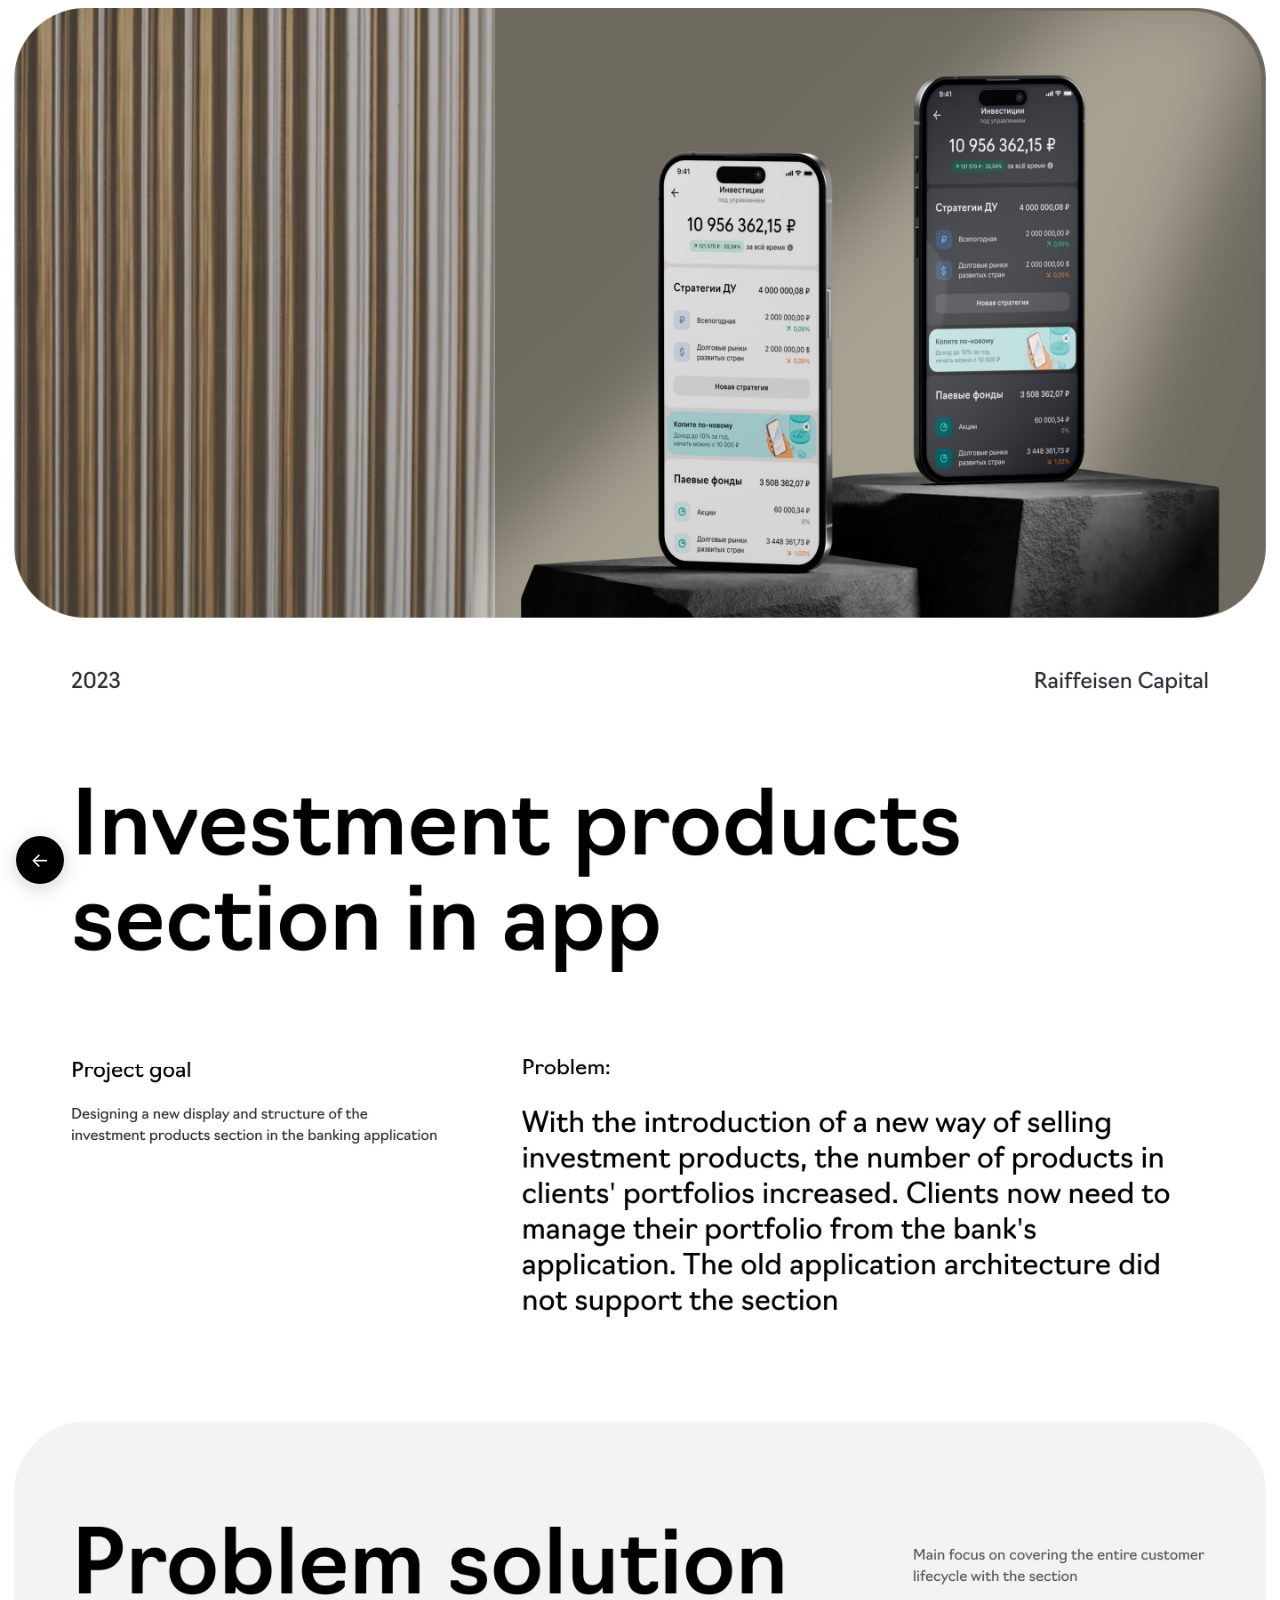
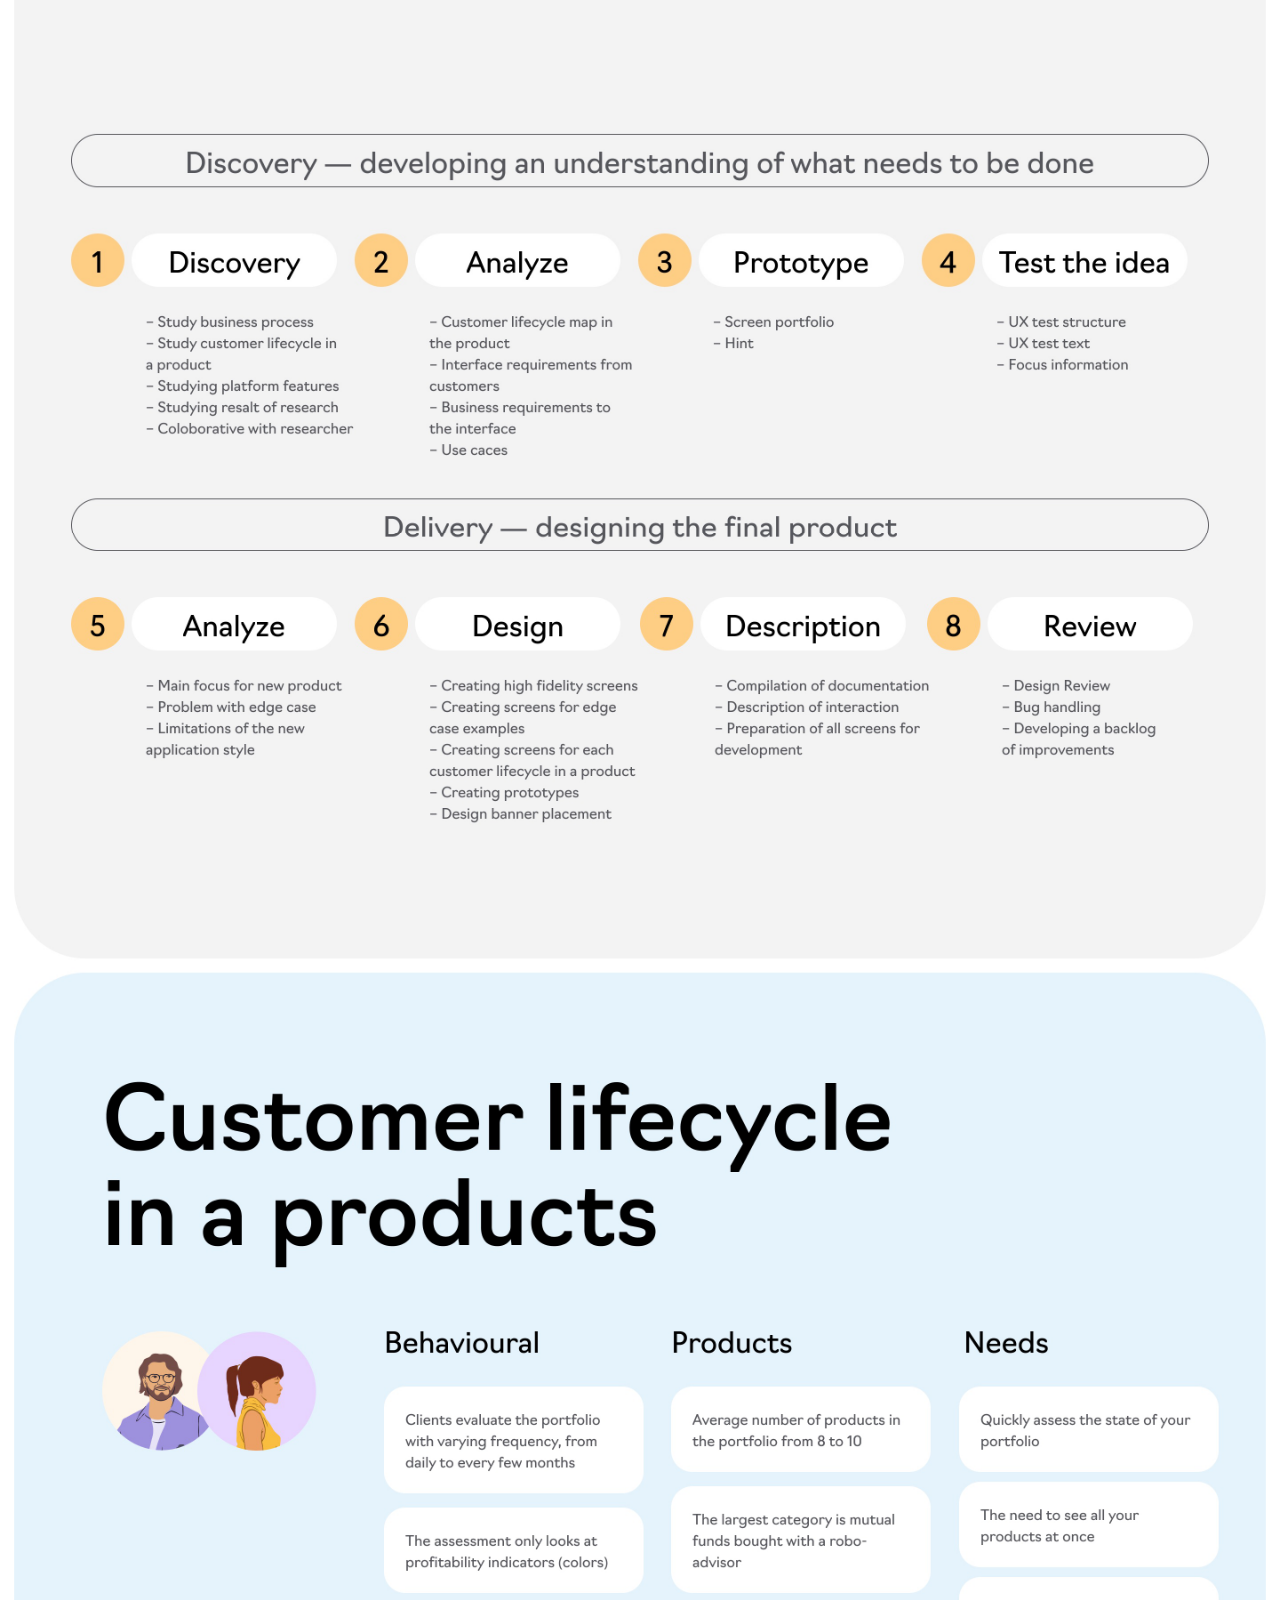
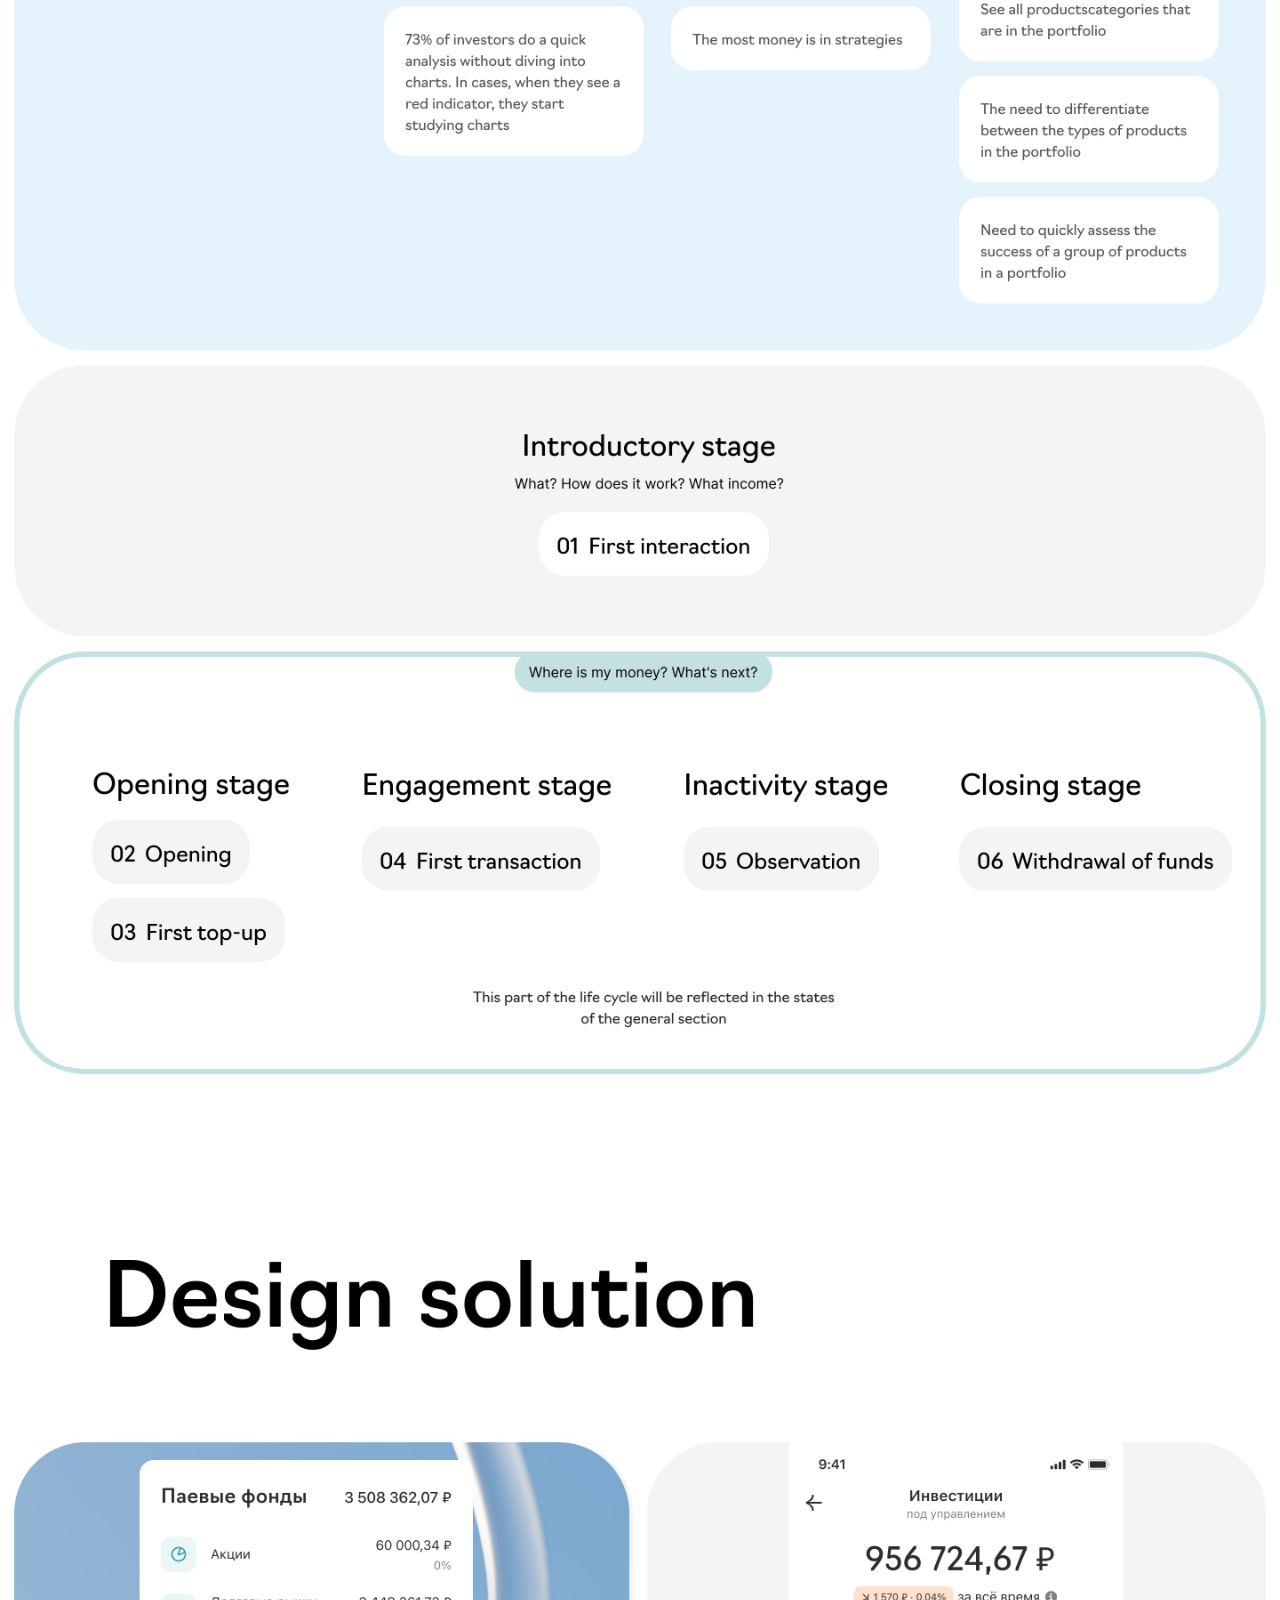
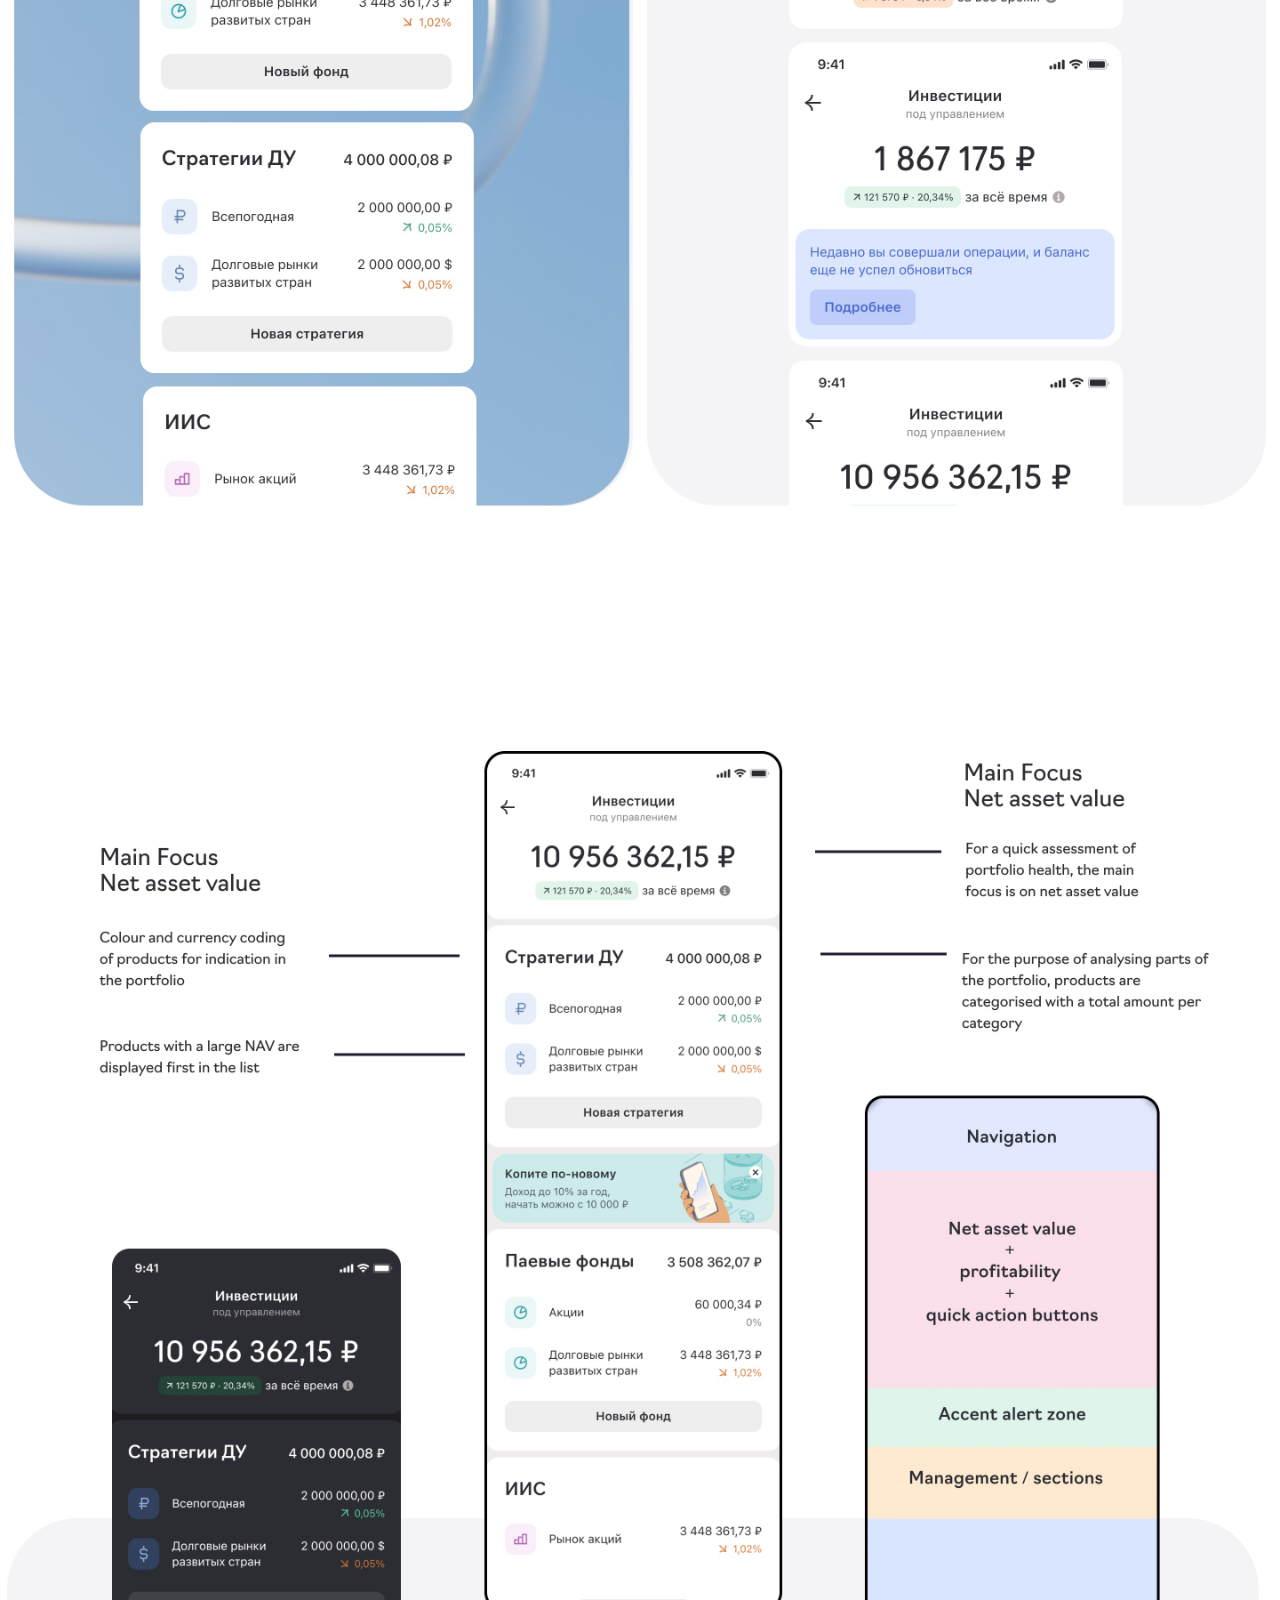
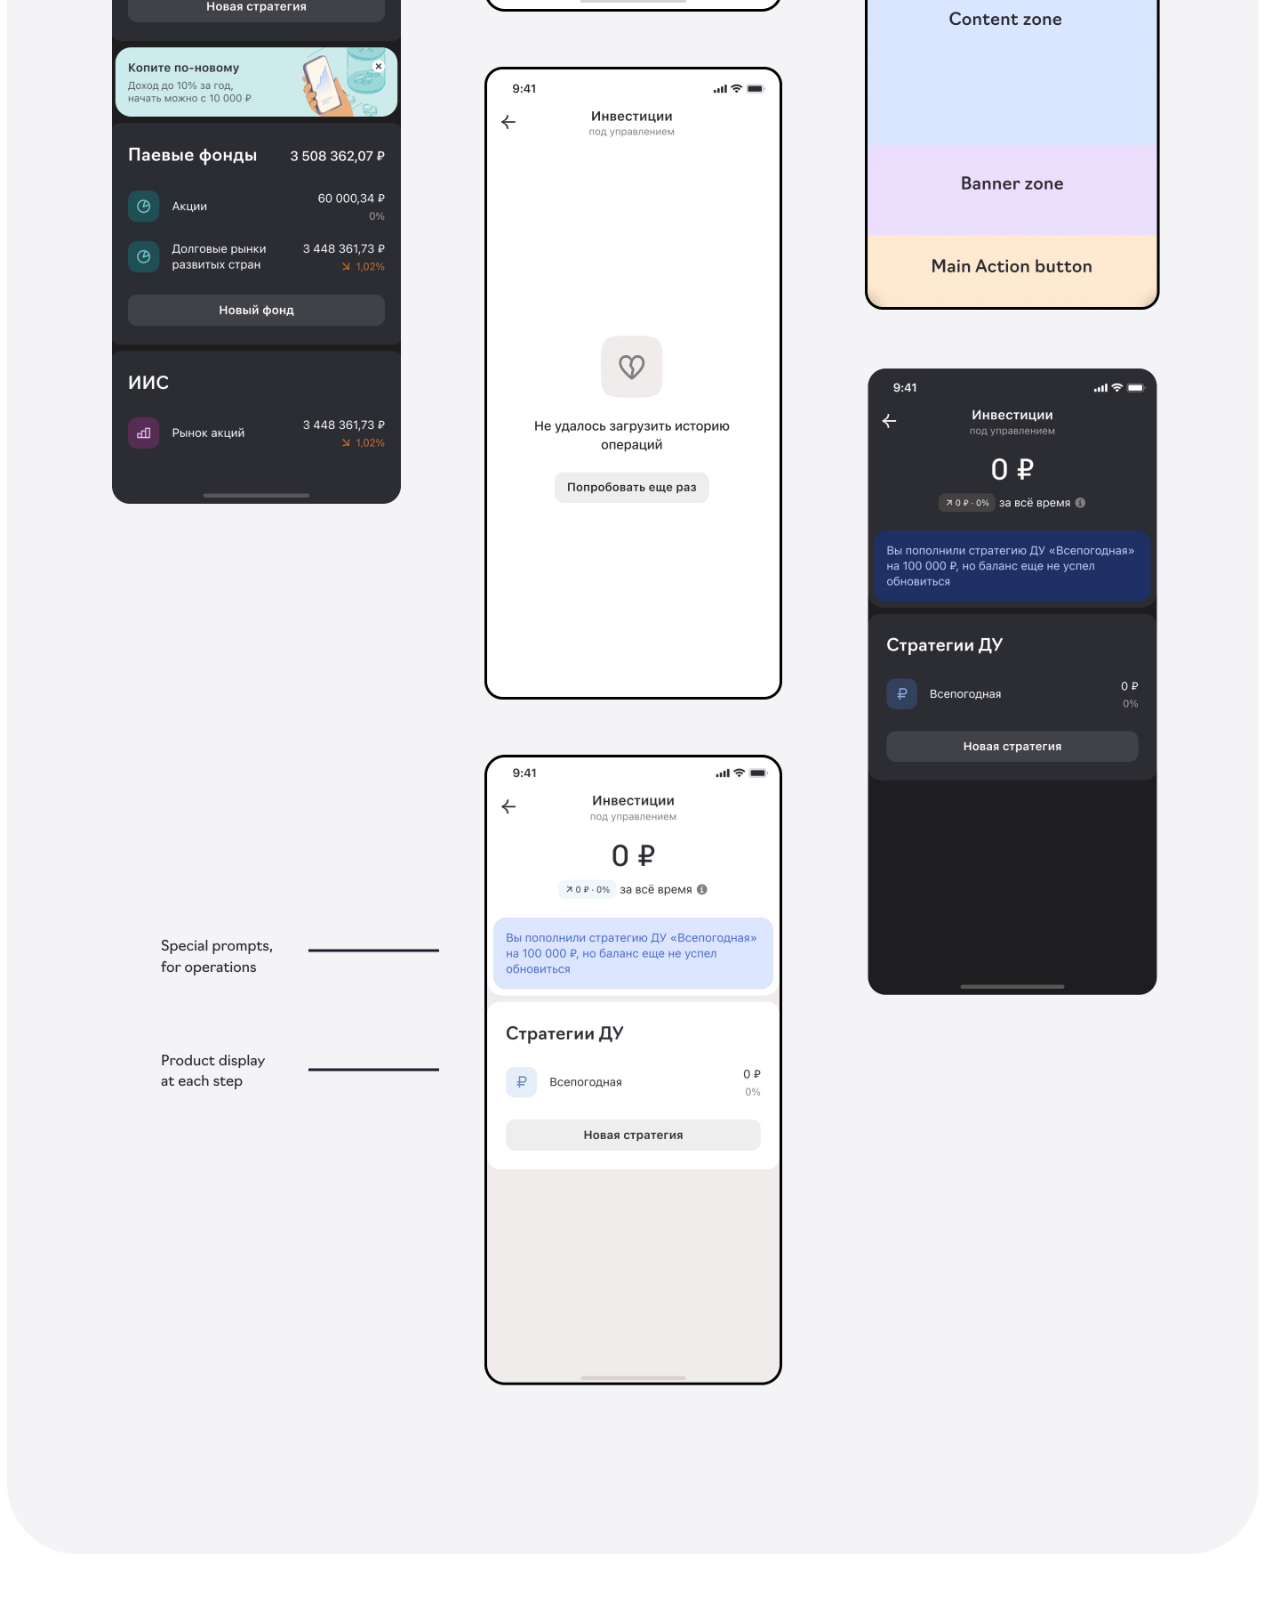
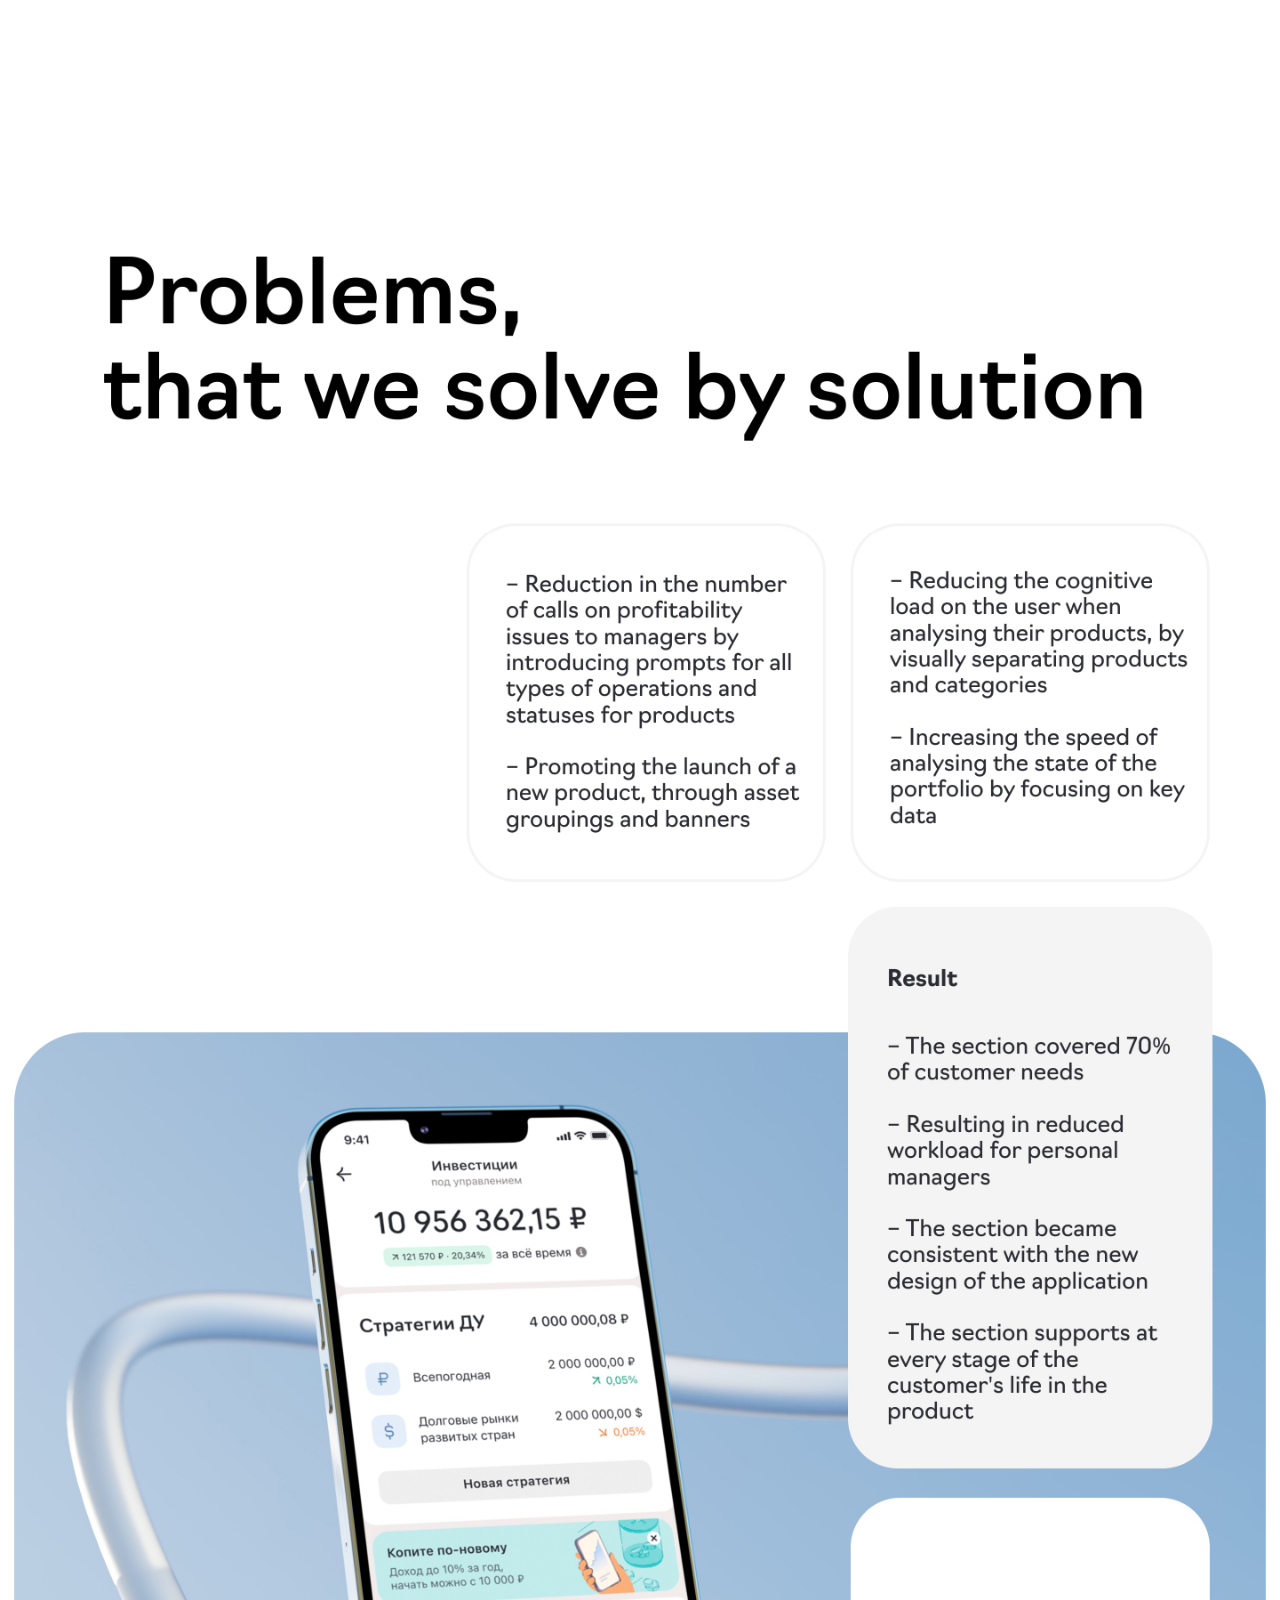
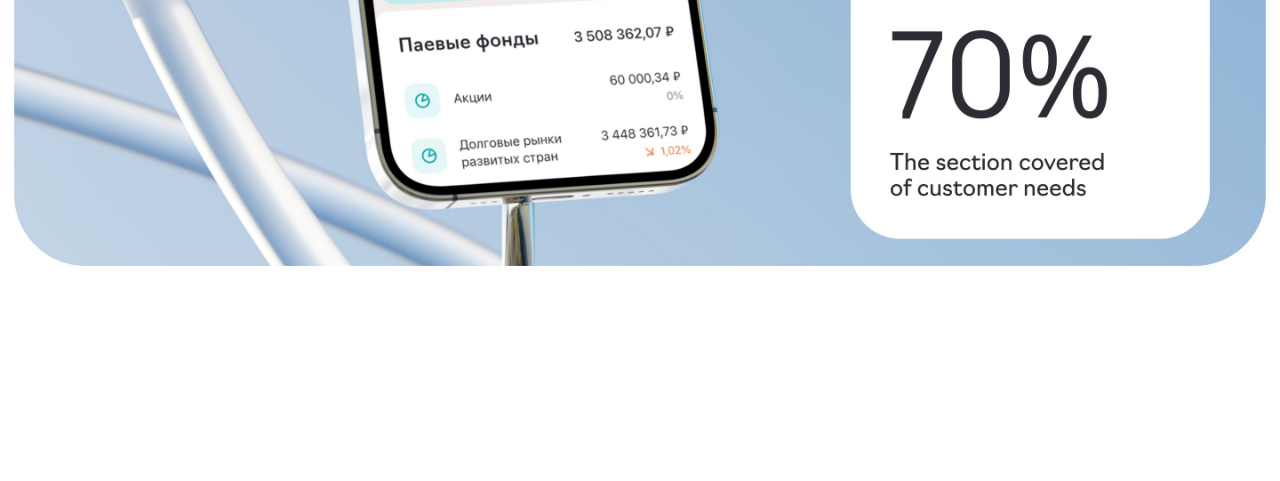
==== case-investment-section.html @ 1a1f2a16 "Add case study pages: Smart Pet, Robo Advisory, Investment section - Pages built from Figma frames 4" ====
<!doctype html>
<html lang="en">
<head>
<meta charset="utf-8">
<meta name="viewport" content="width=device-width, initial-scale=1">
<title>Investment products section — Irina Sidorova</title>
<meta name="description" content="Investment products section in the Raiffeisenbank app — case study.">
<link rel="icon" href="favicon.svg" type="image/svg+xml">
<link rel="icon" href="favicon.png" type="image/png" sizes="64x64">
<link rel="apple-touch-icon" href="apple-touch-icon.png">
<link rel="preconnect" href="https://fonts.googleapis.com">
<link rel="preconnect" href="https://fonts.gstatic.com" crossorigin>
<link href="https://fonts.googleapis.com/css2?family=Inter:wght@400;700&display=swap" rel="stylesheet">
<link rel="stylesheet" href="styles.css?v=4">
</head>
<body class="case-body" style="background:#ffffff">
<!-- Figma frame 1:5403 "Investment products section" (1440×11341), rendered from Figma at 2.0x and cut into strips. -->
<a class="case-back" href="index.html" aria-label="Back to portfolio"><span class="arrow">←</span><span class="label">Portfolio</span></a>
<main class="page case-page" data-w="1440" style="width:1440px;height:11341px">
  <h1 class="sr-only">Investment products section — case study by Irina Sidorova</h1>
    <img class="strip" src="assets/cases/invest-01.jpg" alt="" decoding="async" style="left:0px;top:0px;width:1440px;height:1201px">
    <img class="strip" src="assets/cases/invest-02.jpg" alt="" decoding="async" style="left:0px;top:1200px;width:1440px;height:1201px">
    <img class="strip" src="assets/cases/invest-03.jpg" alt="" loading="lazy" decoding="async" style="left:0px;top:2400px;width:1440px;height:1201px">
    <img class="strip" src="assets/cases/invest-04.jpg" alt="" loading="lazy" decoding="async" style="left:0px;top:3600px;width:1440px;height:1201px">
    <img class="strip" src="assets/cases/invest-05.jpg" alt="" loading="lazy" decoding="async" style="left:0px;top:4800px;width:1440px;height:1201px">
    <img class="strip" src="assets/cases/invest-06.jpg" alt="" loading="lazy" decoding="async" style="left:0px;top:6000px;width:1440px;height:1201px">
    <img class="strip" src="assets/cases/invest-07.jpg" alt="" loading="lazy" decoding="async" style="left:0px;top:7200px;width:1440px;height:1201px">
    <img class="strip" src="assets/cases/invest-08.jpg" alt="" loading="lazy" decoding="async" style="left:0px;top:8400px;width:1440px;height:1201px">
    <img class="strip" src="assets/cases/invest-09.jpg" alt="" loading="lazy" decoding="async" style="left:0px;top:9600px;width:1440px;height:1201px">
    <img class="strip" src="assets/cases/invest-10.jpg" alt="" loading="lazy" decoding="async" style="left:0px;top:10800px;width:1440px;height:541px">
</main>
<script src="script.js?v=4"></script>
</body>
</html>
---- styles.css ----
/* CVfolio — Irina Sidorova. Built 1:1 from Figma file CVfolio_Ir_Sid
   (frames "Work" 155:6259 and 155:6601). Layout is a fixed 1200px canvas,
   scaled down to fit narrower screens like the Figma prototype ("min-zoom"). */

:root {
  --black: #000000;
  --grey: #848484;
  --sand: #f8f3ec;
  --mint: #d6e8e9;
  --light: #f3f3f3;
  --lilac: #d4d8f3;
  --sky: #d7e6f1;
  --aqua: #e0fdfd;
  --divider-cv: #f6f6f6;
  --z: 1;
}

* { box-sizing: border-box; margin: 0; padding: 0; }

html, body { background: #ffffff; }

body {
  font-family: "Inter", system-ui, sans-serif;
  font-weight: 400;
  color: var(--black);
  -webkit-font-smoothing: antialiased;
  -moz-osx-font-smoothing: grayscale;
  text-rendering: geometricPrecision;
  overflow-x: hidden;
}

a { color: inherit; }

.page {
  position: relative;
  width: 1200px;
  margin: 0 auto;
  zoom: var(--z);
  overflow: hidden; /* some Figma text boxes are wider than the 1200px frame */
}

.a { position: absolute; }

/* ---------- Text ---------- */
.t { position: absolute; white-space: pre-wrap; overflow-wrap: break-word; }
.t16 { font-size: 16px; line-height: 24px; }
.t16-26 { font-size: 16px; line-height: 26px; }
.t16-30 { font-size: 16px; line-height: 30px; }
.t16-42 { font-size: 16px; line-height: 42px; }
.t32 { font-size: 32px; line-height: 42px; }
.t48 { font-size: 48px; line-height: 42px; }
.grey { color: var(--grey); }
.right { text-align: right; }
b, .b { font-weight: 700; }

/* ---------- Section cards ---------- */
.card { position: absolute; width: 1160px; border-radius: 32px; }

/* ---------- Divider ---------- */
.line { position: absolute; height: 0; border-top: 1px solid var(--grey); }

/* ---------- Pills "(Areas of work)" ---------- */
.pill {
  position: absolute;
  display: flex;
  align-items: center;
  height: 46px;
  padding: 0 16px;
  border: 1px solid var(--grey);
  border-radius: 32px;
  font-size: 16px;
  line-height: 30px;
  color: var(--grey);
  white-space: nowrap;
}
.pill.s { height: 36px; }

/* ---------- Contact buttons (CV / Dribbble / LinkedIn / Telegram / Mail / Site) ---------- */
.contacts { position: absolute; display: flex; align-items: center; height: 60.87px; }
.cbtn {
  display: flex;
  align-items: center;
  justify-content: center;
  height: 60.87px;
  padding: 10.435px 20.87px;
  border-radius: 41.739px;
  font-size: 20.87px;
  line-height: 39.13px;
  color: var(--grey);
  text-decoration: none;
  white-space: nowrap;
  flex-shrink: 0;
}
.cbtn:hover, .cbtn:focus-visible { color: #ffffff; outline: none; }
.cbtn.cv { width: 71.74px; background: #f3f3f3; }
.cbtn.cv:hover, .cbtn.cv:focus-visible { background: #000000; }
.cbtn.dr { width: 125.74px; background: #f6e9ee; }
.cbtn.dr:hover, .cbtn.dr:focus-visible { background: #e94c89; }
.cbtn.li { width: 124.74px; background: #e7f0f2; }
.cbtn.li:hover, .cbtn.li:focus-visible { background: #0365c7; }
.cbtn.tg { width: 133.74px; background: #e9f5fe; }
.cbtn.tg:hover, .cbtn.tg:focus-visible { background: #2db9ff; }
.cbtn.ml { width: 82.74px; background: #f3f3f3; }
.cbtn.ml:hover, .cbtn.ml:focus-visible { background: #000000; }
.cbtn.st { width: 79.74px; background: #f8f3ec; }
.cbtn.st:hover, .cbtn.st:focus-visible { background: #ffc26e; }

/* ---------- Round arrow link ("See more", "Visit site", "Back to portfolio") ---------- */
.more {
  position: absolute;
  display: flex;
  align-items: center;
  gap: 16px;
  height: 68px;
  text-decoration: none;
  color: var(--black);
}
.more .arrow {
  display: flex;
  align-items: center;
  justify-content: center;
  width: 68px;
  height: 68px;
  border-radius: 47px;
  background: #000000;
  color: #ffffff;
  font-size: 24px;
  line-height: 30px;
  flex-shrink: 0;
}
.more:hover .arrow, .more:focus-visible .arrow { background: #ffffff; color: #000000; }
.more:focus-visible { outline: none; }
.more .label { font-size: 16px; line-height: 24px; white-space: nowrap; }
.more.back .label { line-height: 42px; }

/* ---------- Images ---------- */
.img { position: absolute; display: block; }
.r32 { border-radius: 32px; }
.round { border-radius: 50%; object-fit: cover; }

/* ---------- Carousels (prototype "change to" variants) ---------- */
.car { position: absolute; cursor: pointer; user-select: none; -webkit-user-select: none; }
.car img { position: absolute; left: 0; top: 0; display: none; }
.car img.on { display: block; }
.car.clip { overflow: hidden; }
.car.fill img { width: 100%; height: 100%; object-fit: cover; }

/* ---------- Dots under carousels ---------- */
.dots { position: absolute; display: flex; gap: 7px; height: 8px; }
.dots button {
  position: relative; display: block; width: 8px; height: 8px; padding: 0; border: 0;
  border-radius: 50%; background: rgba(0, 0, 0, 0.15); cursor: pointer;
  transition: background-color .2s, transform .2s;
}
.dots button::after { content: ""; position: absolute; inset: -8px -4px; } /* bigger tap area */
.dots button:hover { background: rgba(0, 0, 0, 0.35); }
.dots button.on { background: rgba(0, 0, 0, 0.7); }
.dots button:focus-visible { outline: 2px solid #000; outline-offset: 2px; }

/* ---------- CV page ---------- */
.cv-line { position: absolute; width: 1058px; height: 0; border-top: 2.6365px solid var(--divider-cv); }
.cv-h2 { font-size: 48px; line-height: 47.457px; font-weight: 700; }
.cv-h2s { font-size: 47.457px; line-height: 47.457px; font-weight: 700; }
.cv-job { font-size: 26.365px; line-height: 47.457px; font-weight: 700; }
.cv-date { font-size: 21.092px; line-height: 29.002px; color: var(--grey); white-space: nowrap; }
.cv-p { font-size: 18.456px; line-height: 23.729px; }
.cv-p a, .cv-job a { text-decoration: underline; text-underline-offset: 3px; }
.cv-p a:hover, .cv-job a:hover { color: var(--grey); }
.c1 { color: #010101; }
.c2 { color: #020202; }

/* ---------- CV page in document flow (texts follow the PDF CV) ---------- */
.cv-flow { padding: 0 71px 64px 56px; }
.cv-flow > .more, .cv-flow > .contacts, .cv-flow .cv-foot .more, .cv-flow .cv-foot .contacts { position: relative; }
.cv-flow .cv-line { position: relative; margin: 42px 0; }
.cv-top { margin-top: 30px; }
.cv-name { width: 844px; margin-top: 46px; font-size: 48px; line-height: 52px; font-weight: 700; }
.cv-sub { margin-top: 6px; }
.cv-lead { width: 844px; margin-top: 20px; }
.cv-open { margin-top: 12px; }
.cv-flow > .contacts { margin-top: 32px; }
.cv-flow .cv-h2 { margin-bottom: 8px; }
.cv-job-block { margin-top: 40px; }
.cv-flow .cv-line + .cv-job-block { margin-top: 0; }
.cv-row { display: grid; grid-template-columns: 567px 482px; column-gap: 24px; margin-top: 11px; }
.cv-row .cv-p + .cv-p { margin-top: 12px; }
.cv-list { list-style: none; margin-top: 12px; }
.cv-list li { position: relative; padding-left: 22px; }
.cv-list li + li { margin-top: 10px; }
.cv-list li::before { content: "—"; position: absolute; left: 0; }
.cv-bottom { margin-top: 0; }
.cv-bottom .cv-h2s { margin: 0 0 28px; }
.cv-bottom .cv-p { white-space: pre-wrap; }
.cv-bottom .cv-p + .cv-h2s { margin-top: 56px; }
.cv-bottom .cv-p + .cv-p { margin-top: 20px; }
.cv-foot { display: flex; justify-content: space-between; align-items: center; margin-top: 72px; }

/* ---------- Smartopus video block (index.html) ---------- */
.vidbox { overflow: hidden; border-radius: 32px; background: #67b8d3; isolation: isolate; }
.vidbox > * { position: absolute; left: 0; top: 0; display: block; }
/* stretched copy: video x 292–308 (always plain background) fills the whole 488px block */
.vidbox .vid-bg { width: 960px; height: 523px; object-fit: fill; transform-origin: 0 0; transform: scaleX(30.5) translateX(-292px); }
/* main video, 464px wide like in Figma, only the phone column (140px panels on each side hidden) */
.vidbox .vid-main { left: 12px; width: 464px; height: 523px; object-fit: cover; clip-path: inset(0 128px 0 128px); }

/* ---------- Unified rounded corners ----------
   Figma exports have ~32px rounded corners baked in on a white/#f5f5f5 background.
   Clipping 1px inside with a concentric 31px radius gives a clean 32px corner with no white tips. */
.rc { clip-path: inset(1px round 31px); border-radius: 32px; }

/* ---------- Case study pages (case-*.html) ---------- */
.case-page .strip { position: absolute; display: block; user-select: none; -webkit-user-drag: none; }
.case-page .case-video { position: absolute; display: block; object-fit: cover; }
.sr-only { position: absolute; width: 1px; height: 1px; overflow: hidden; clip: rect(0 0 0 0); white-space: nowrap; }
.case-back {
  position: fixed; z-index: 10; left: 16px; bottom: 16px;
  display: flex; align-items: center; gap: 10px; height: 48px; padding: 0 18px 0 0;
  border-radius: 48px; background: #ffffff; color: #000000; text-decoration: none;
  font: 16px/24px "Inter", system-ui, sans-serif; box-shadow: 0 4px 20px rgba(0, 0, 0, 0.12);
}
.case-back .arrow {
  display: flex; align-items: center; justify-content: center; width: 48px; height: 48px;
  border-radius: 48px; background: #000000; color: #ffffff; font-size: 20px;
}
.case-back:hover .arrow, .case-back:focus-visible .arrow { background: #ffffff; color: #000000; box-shadow: inset 0 0 0 1px #000; }
.case-back:focus-visible { outline: none; }
.case-back { padding: 0; gap: 0; background: transparent; box-shadow: 0 4px 20px rgba(0, 0, 0, 0.18); }
.case-back .label { position: absolute; width: 1px; height: 1px; overflow: hidden; clip: rect(0 0 0 0); white-space: nowrap; }
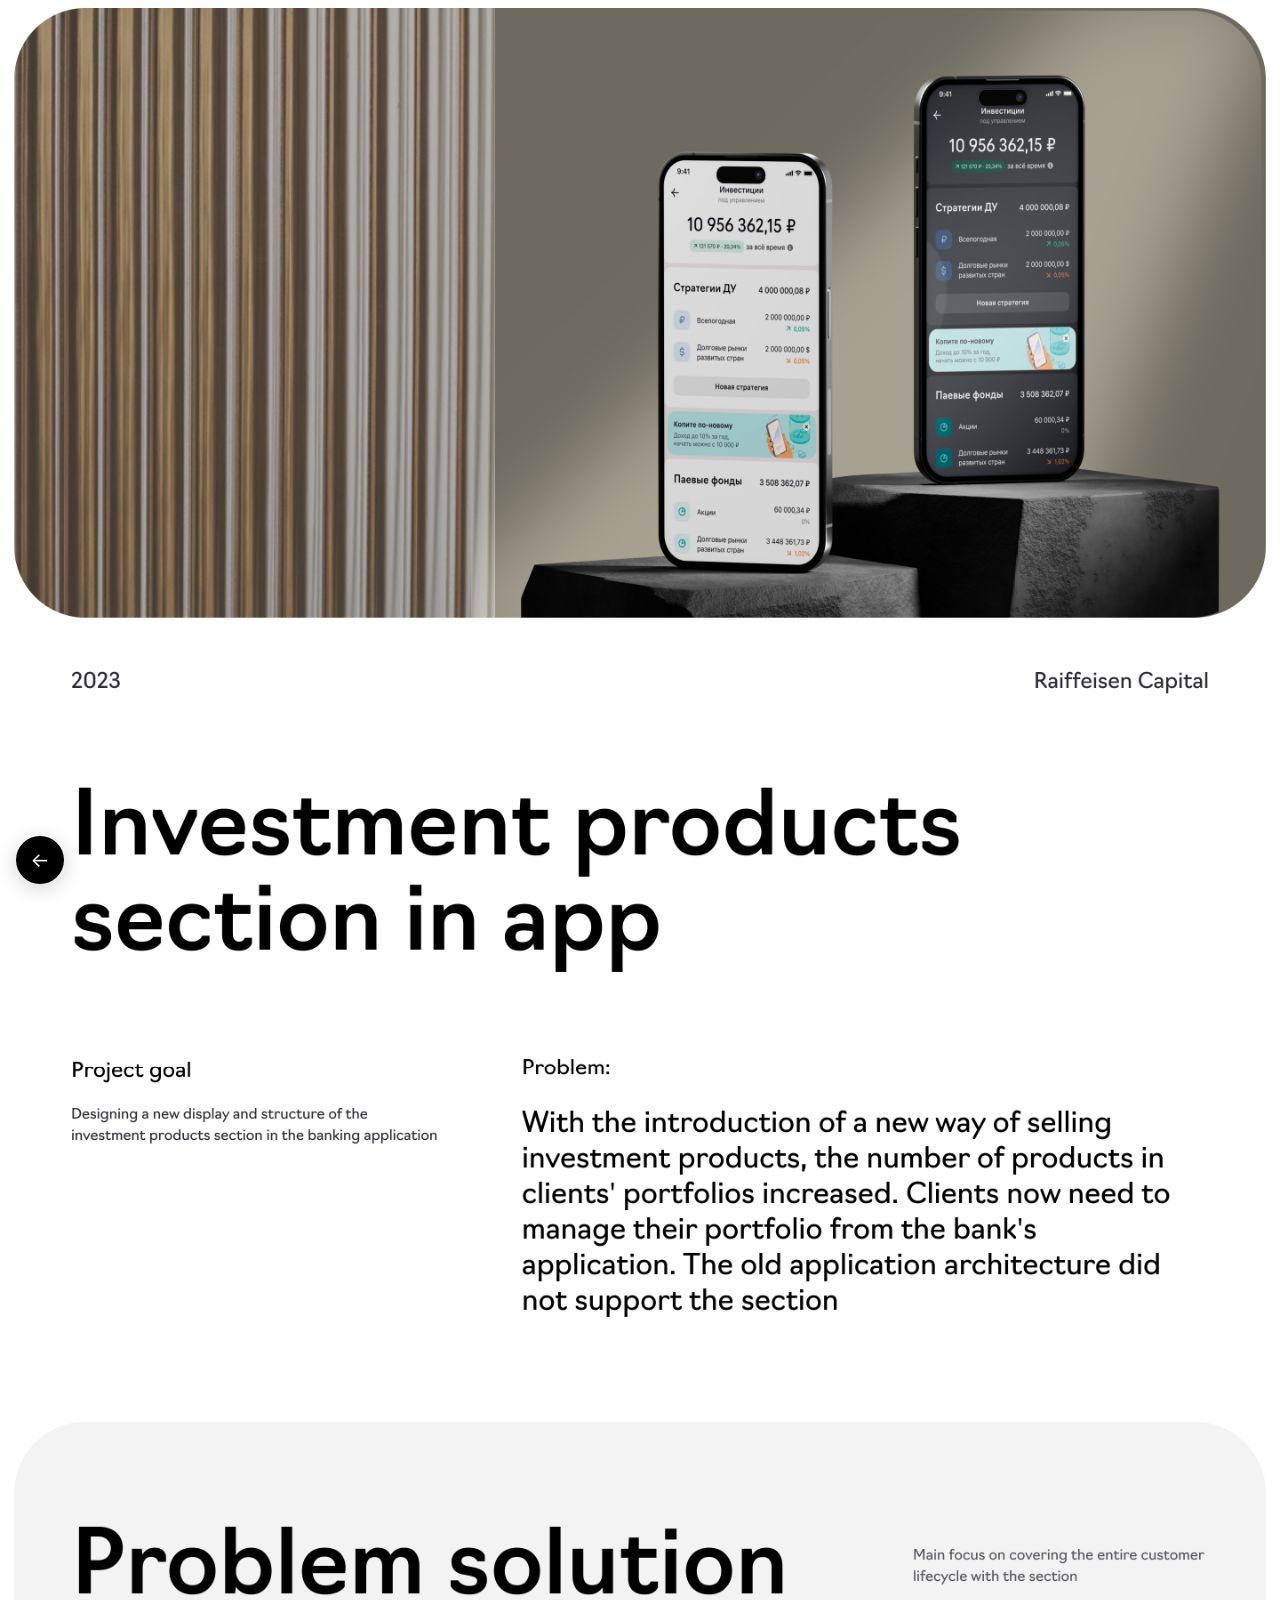
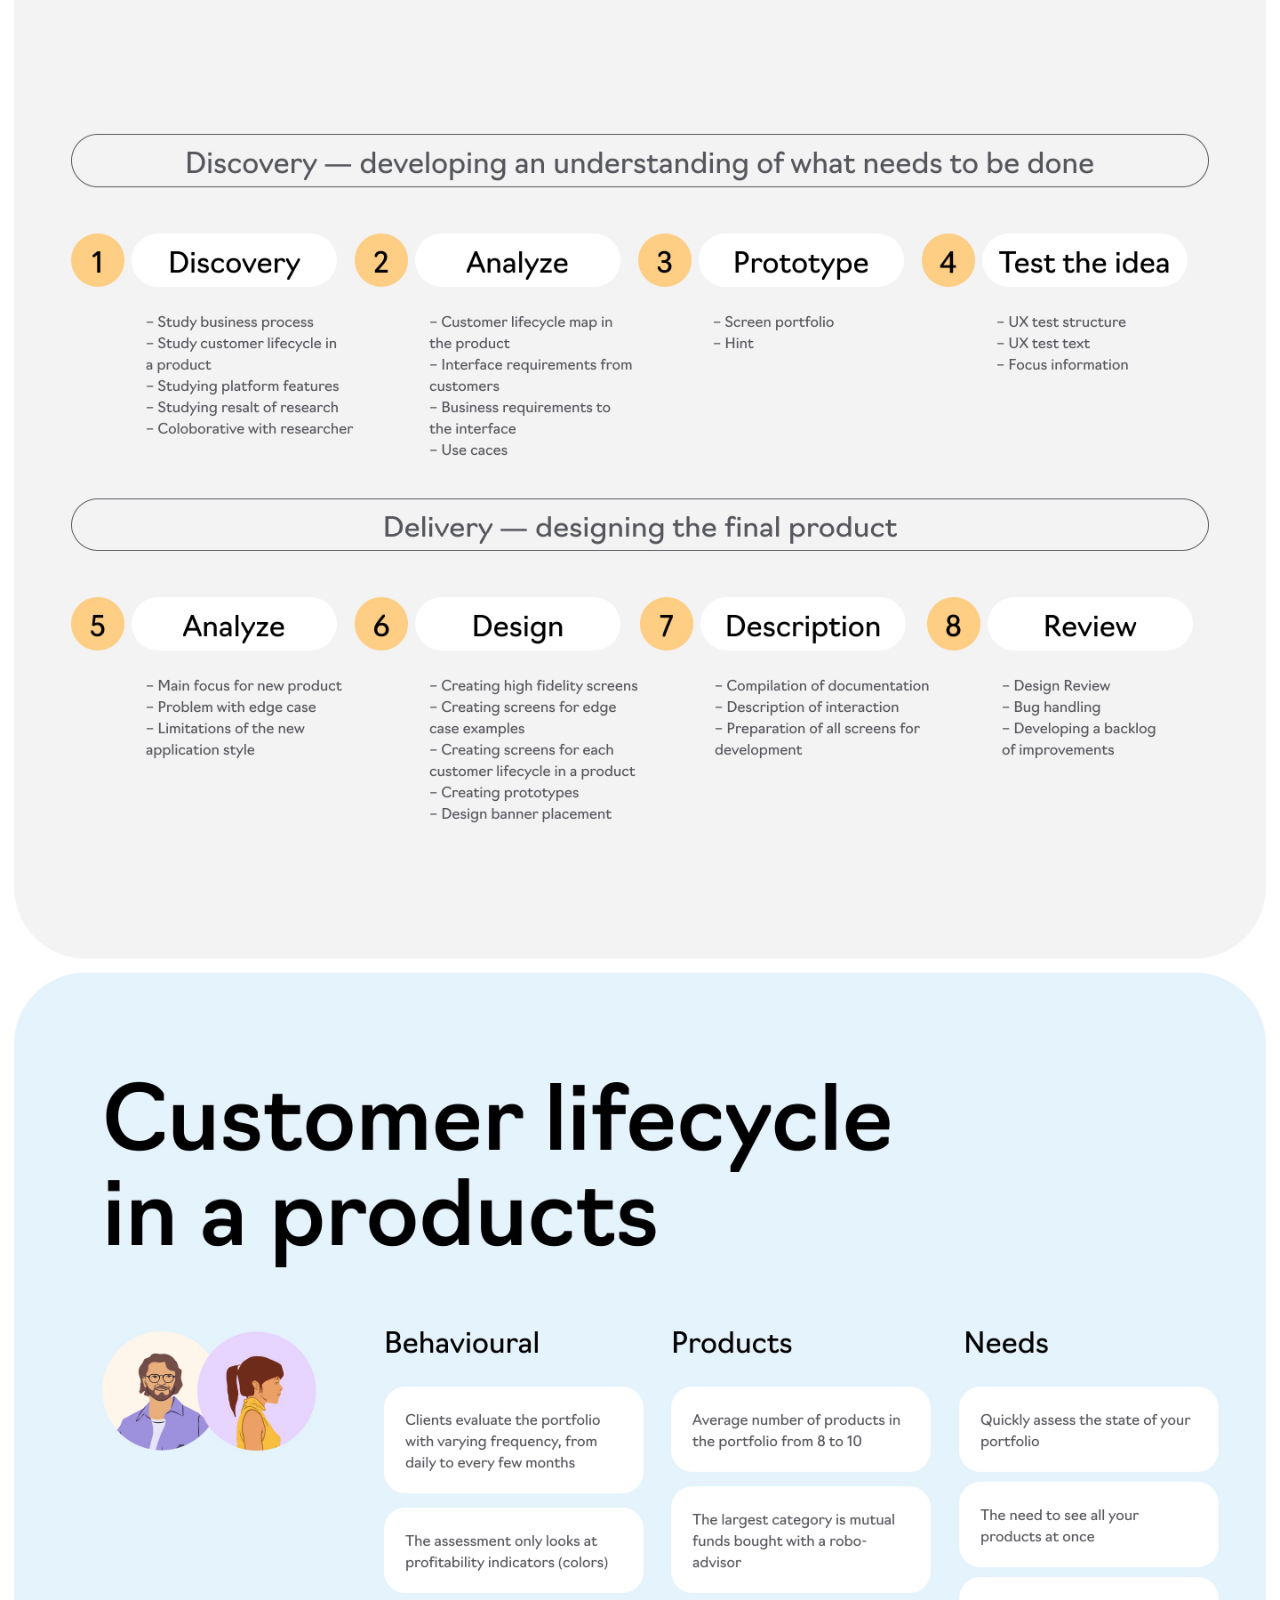
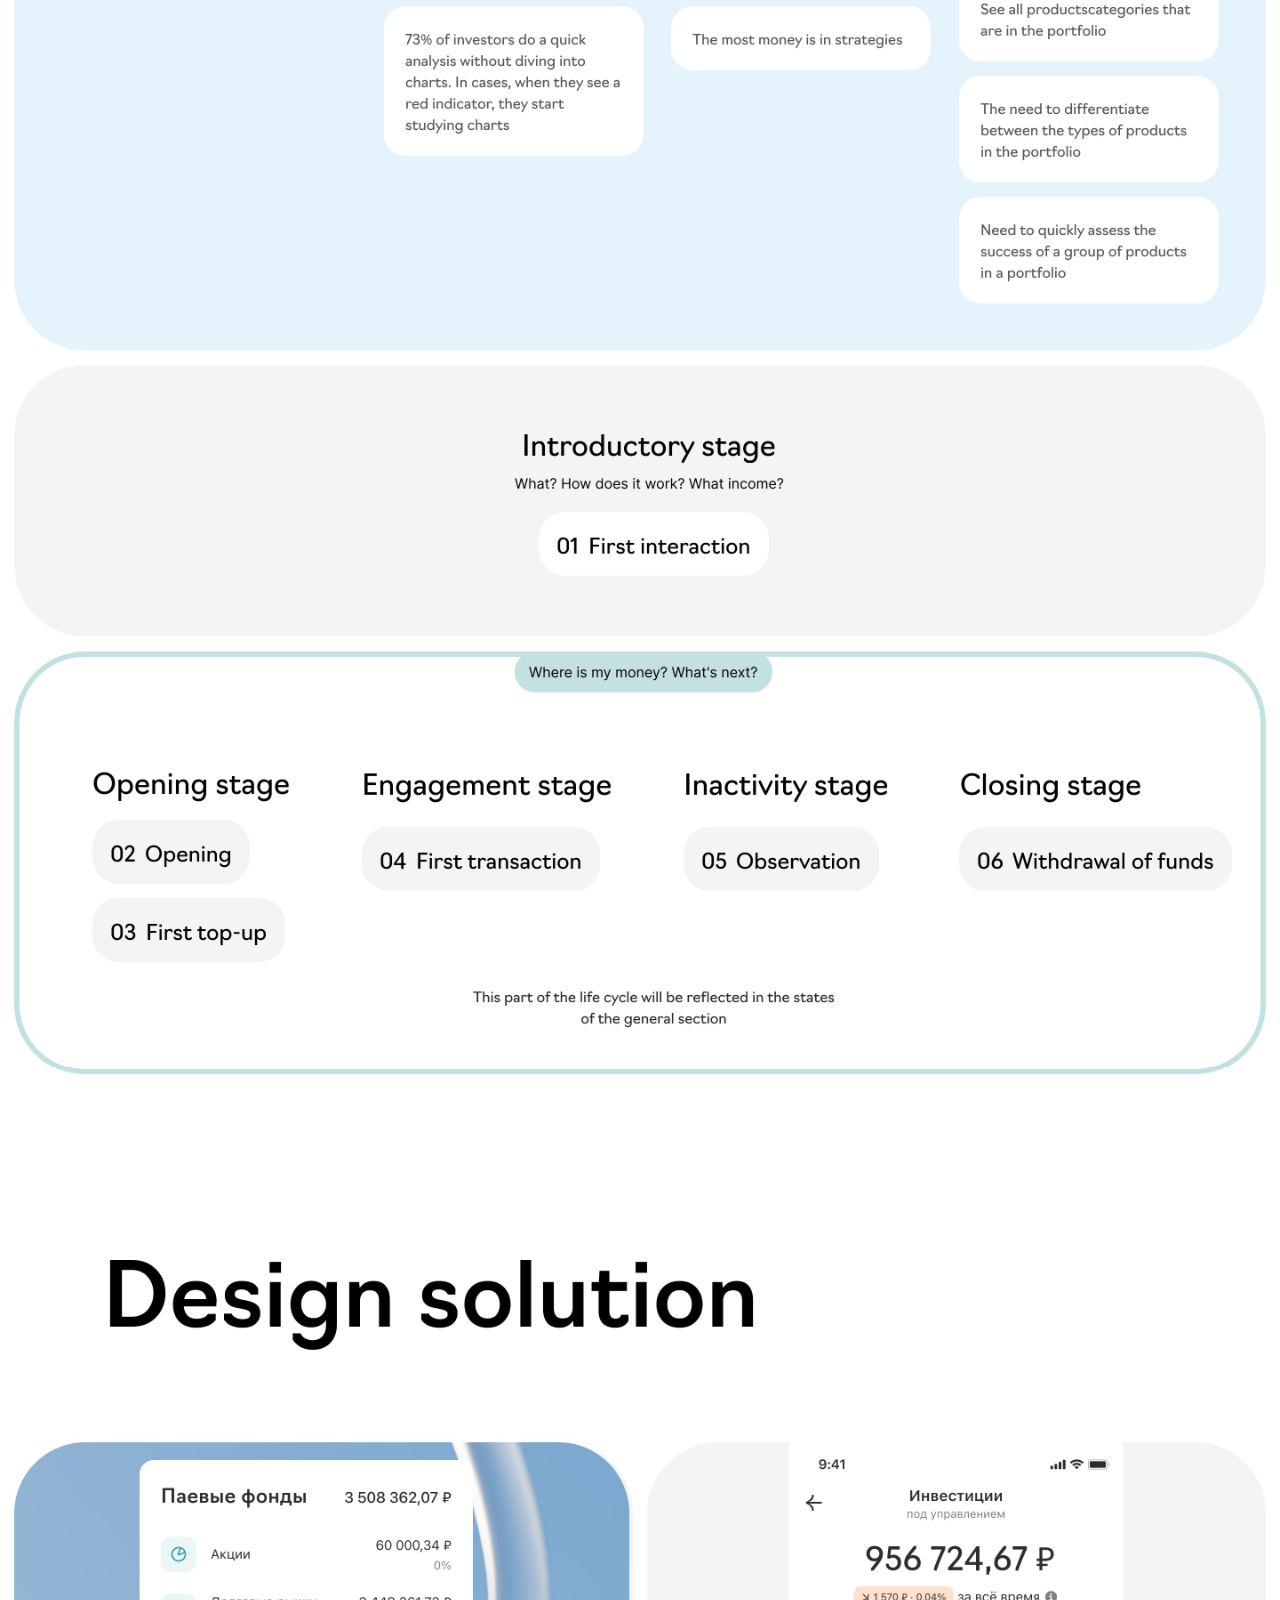
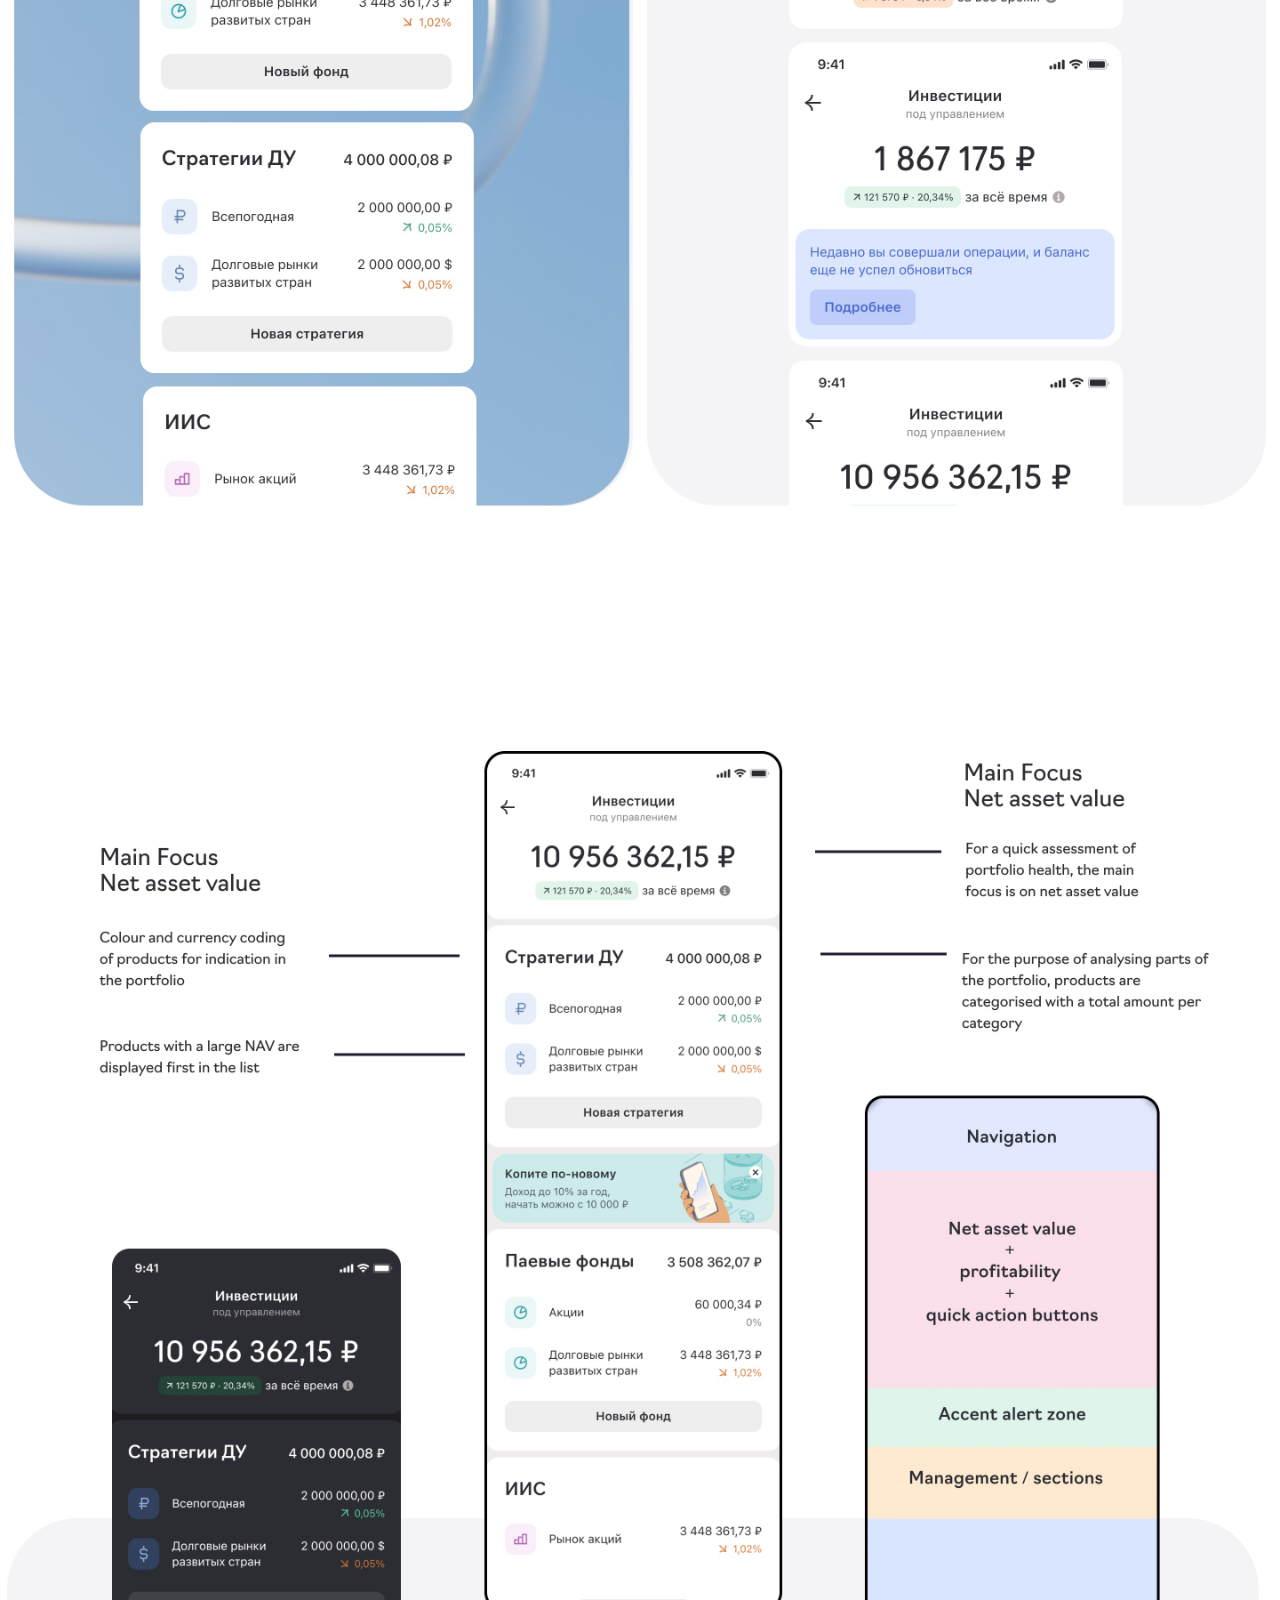
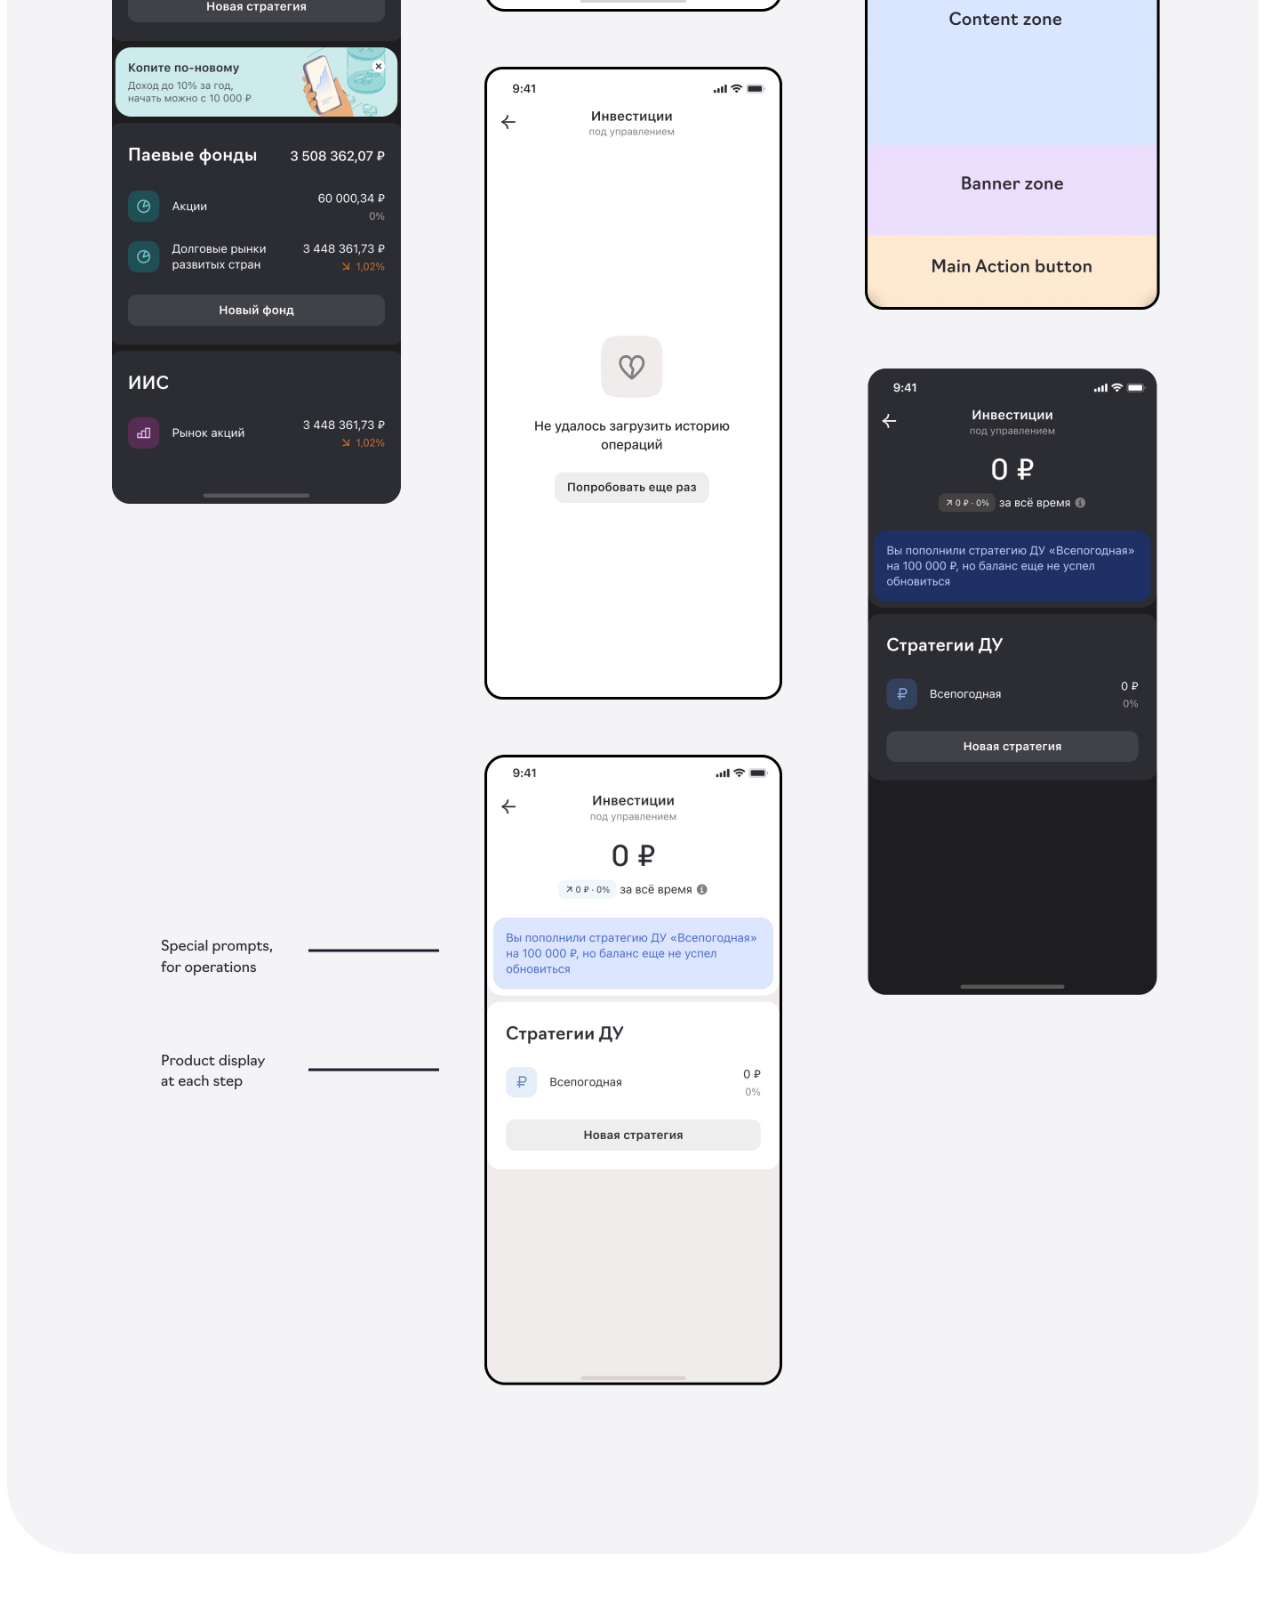
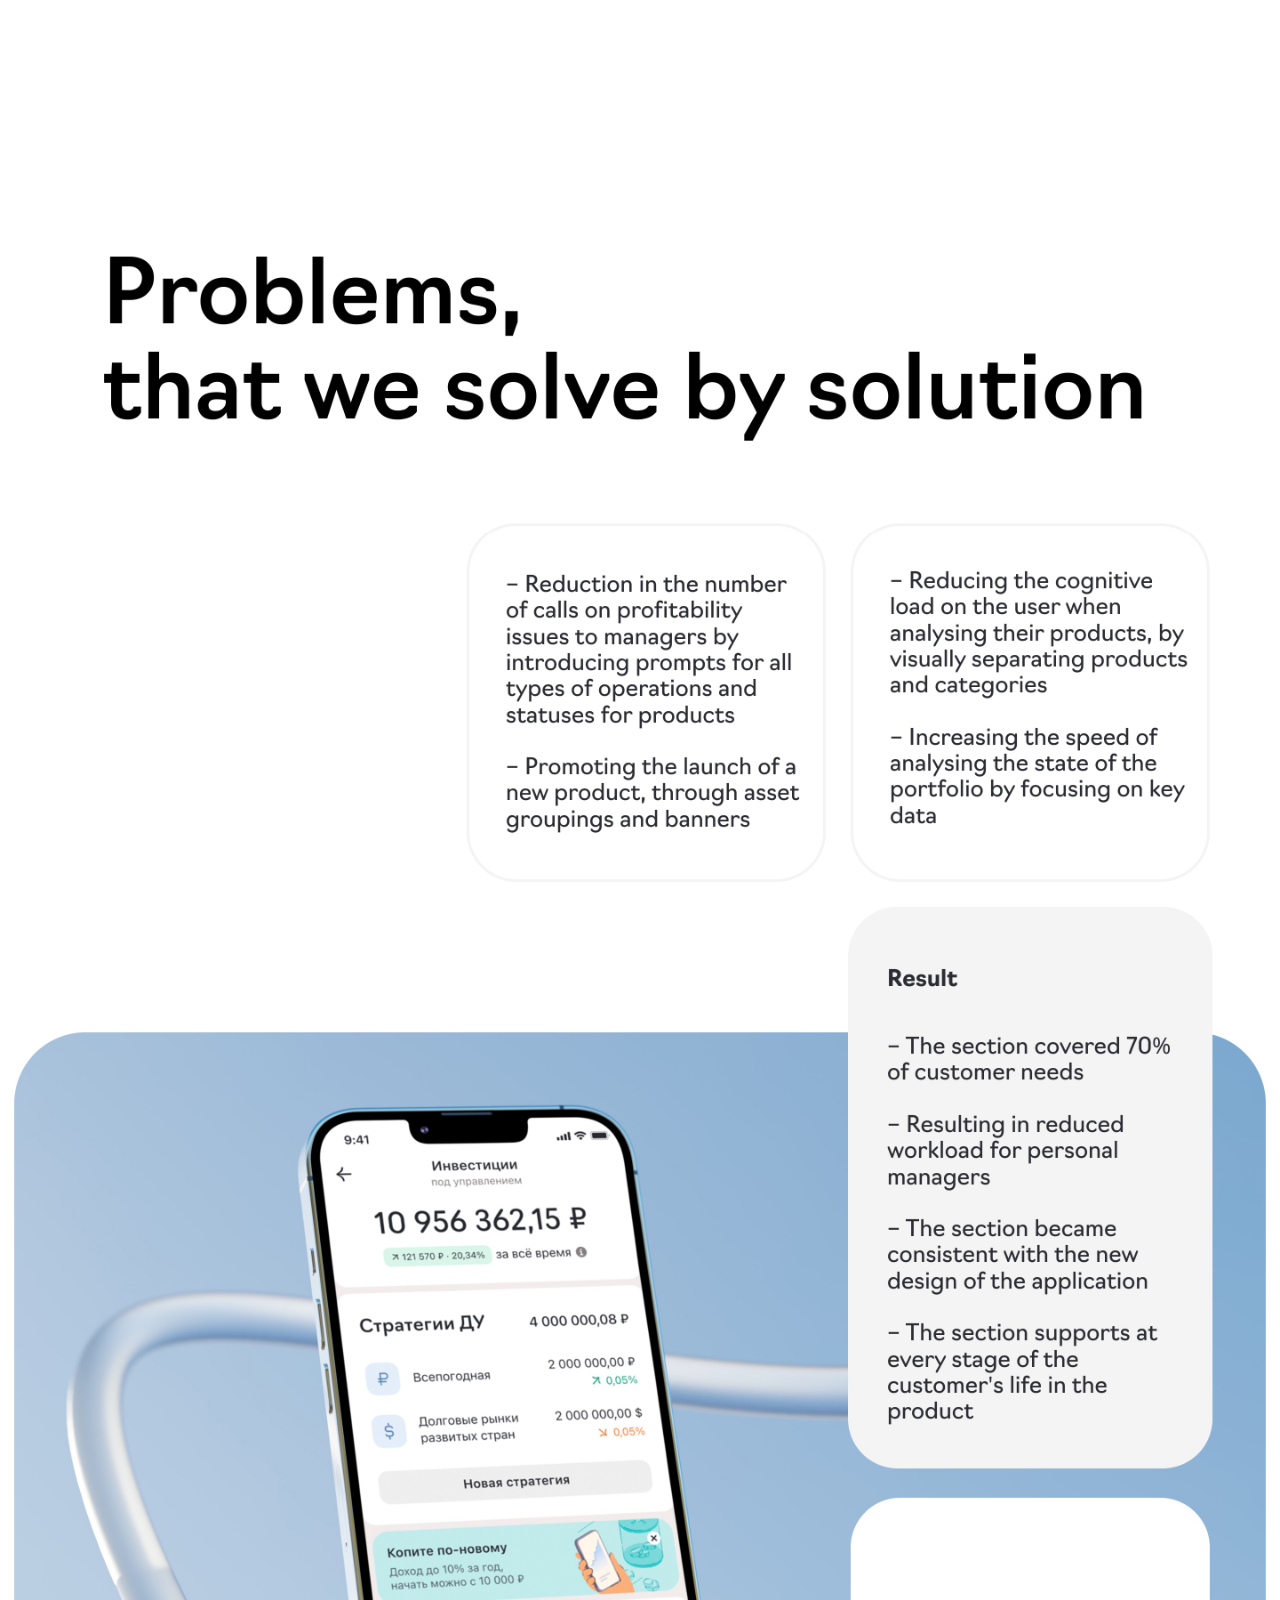
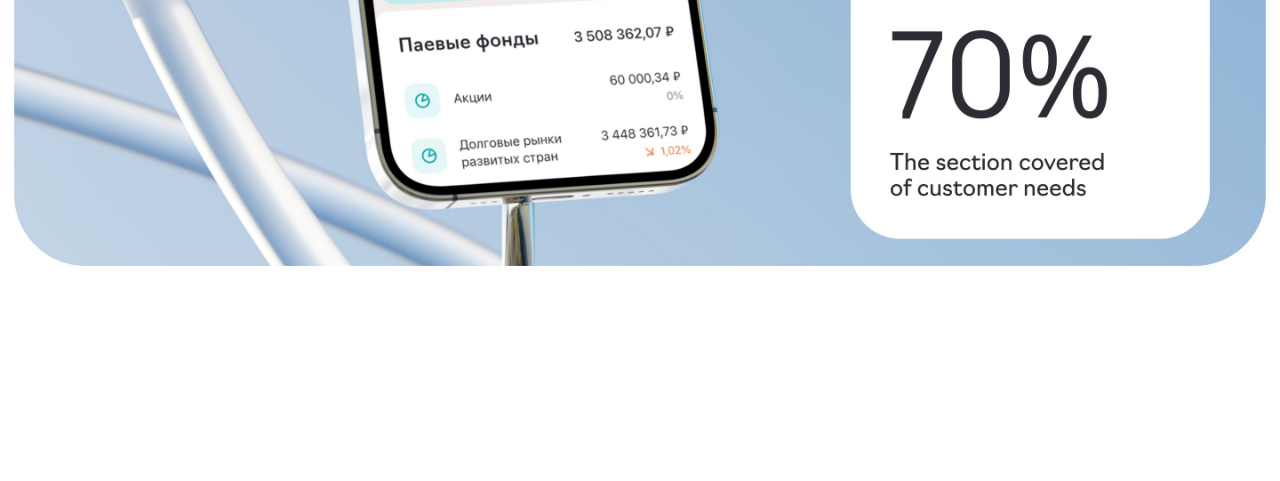
==== commit 0b136b7c: "Robo Advisory case: match result texts to the CV - Heading now says 80% of the managers' needs (not " ====
--- a/case-investment-section.html
+++ b/case-investment-section.html
@@ -11,7 +11,7 @@
 <link rel="preconnect" href="https://fonts.googleapis.com">
 <link rel="preconnect" href="https://fonts.gstatic.com" crossorigin>
 <link href="https://fonts.googleapis.com/css2?family=Inter:wght@400;700&display=swap" rel="stylesheet">
-<link rel="stylesheet" href="styles.css?v=4">
+<link rel="stylesheet" href="styles.css?v=5">
 </head>
 <body class="case-body" style="background:#ffffff">
 <!-- Figma frame 1:5403 "Investment products section" (1440×11341), rendered from Figma at 2.0x and cut into strips. -->
@@ -29,6 +29,6 @@
     <img class="strip" src="assets/cases/invest-09.jpg" alt="" loading="lazy" decoding="async" style="left:0px;top:9600px;width:1440px;height:1201px">
     <img class="strip" src="assets/cases/invest-10.jpg" alt="" loading="lazy" decoding="async" style="left:0px;top:10800px;width:1440px;height:541px">
 </main>
-<script src="script.js?v=4"></script>
+<script src="script.js?v=5"></script>
 </body>
 </html>
--- a/styles.css
+++ b/styles.css
@@ -226,3 +226,4 @@
 .case-back:focus-visible { outline: none; }
 .case-back { padding: 0; gap: 0; background: transparent; box-shadow: 0 4px 20px rgba(0, 0, 0, 0.18); }
 .case-back .label { position: absolute; width: 1px; height: 1px; overflow: hidden; clip: rect(0 0 0 0); white-space: nowrap; }
+.case-page .case-patch { position: absolute; z-index: 2; }
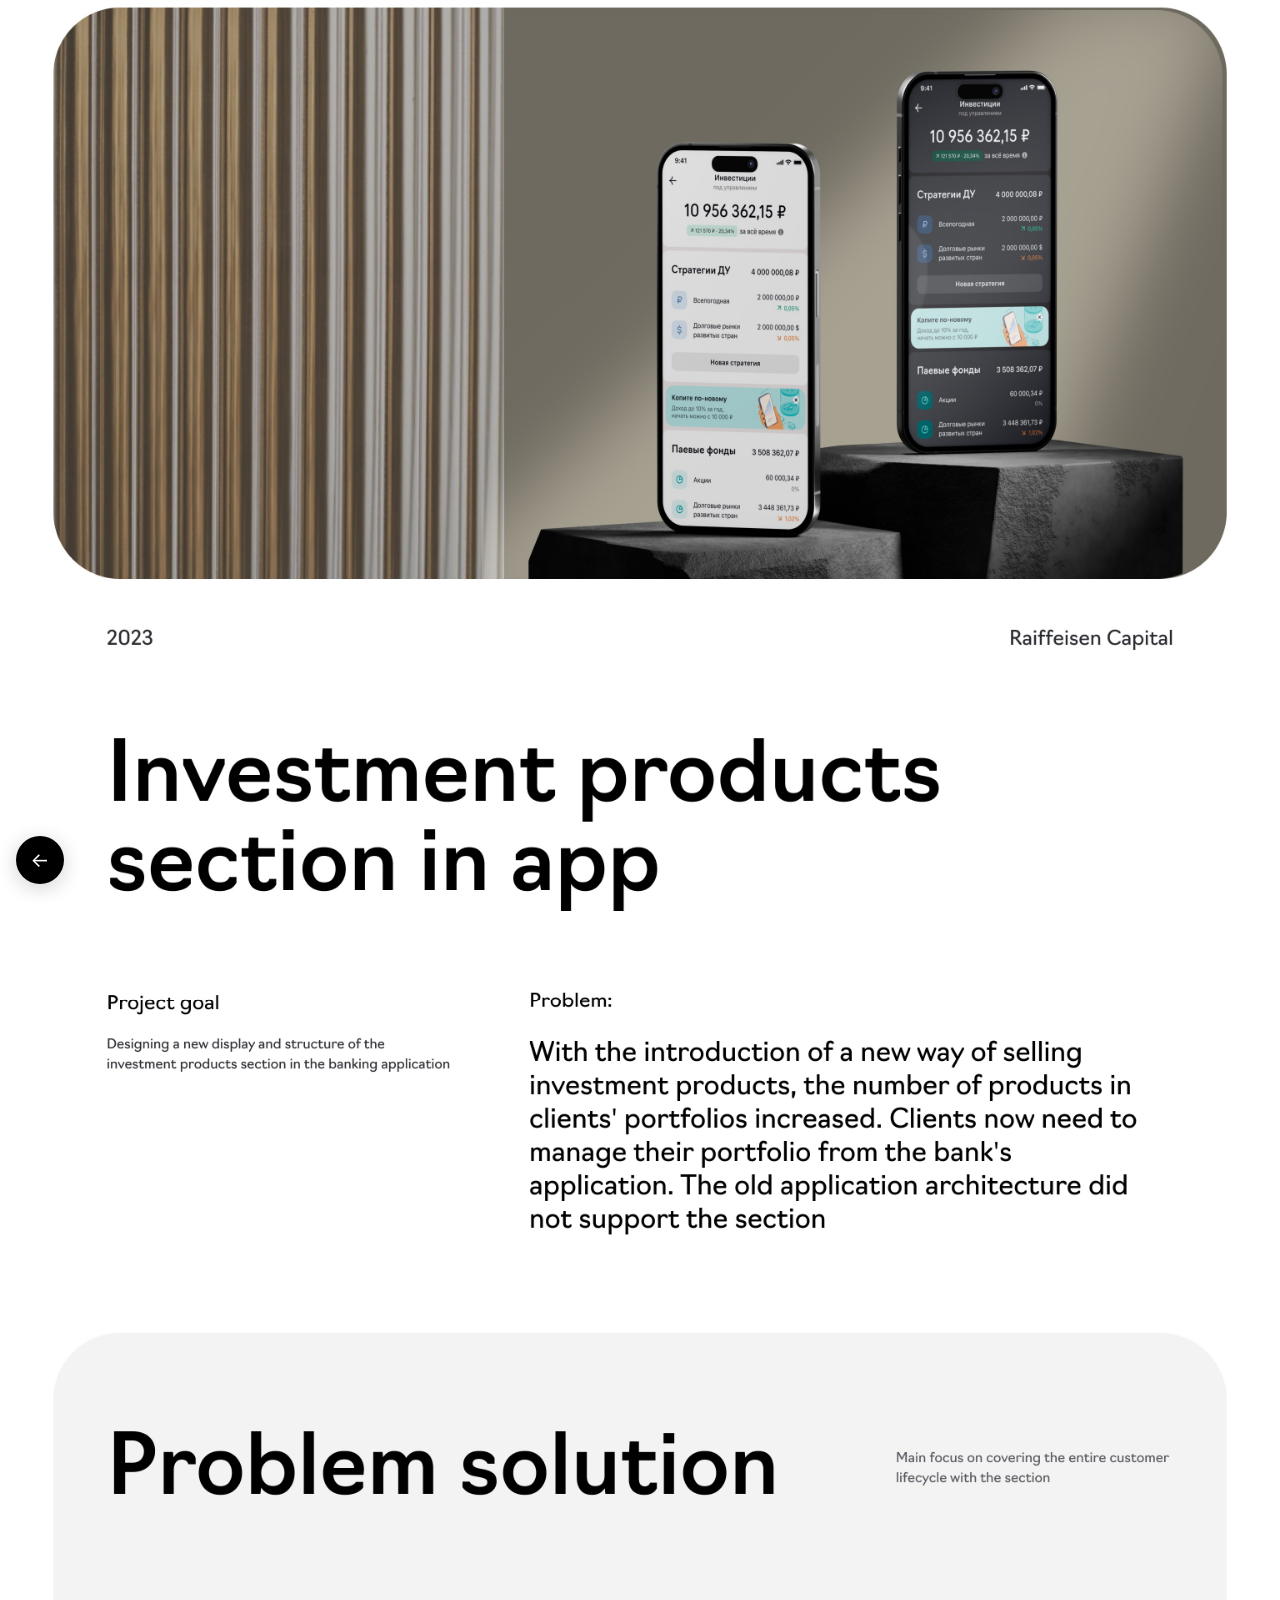
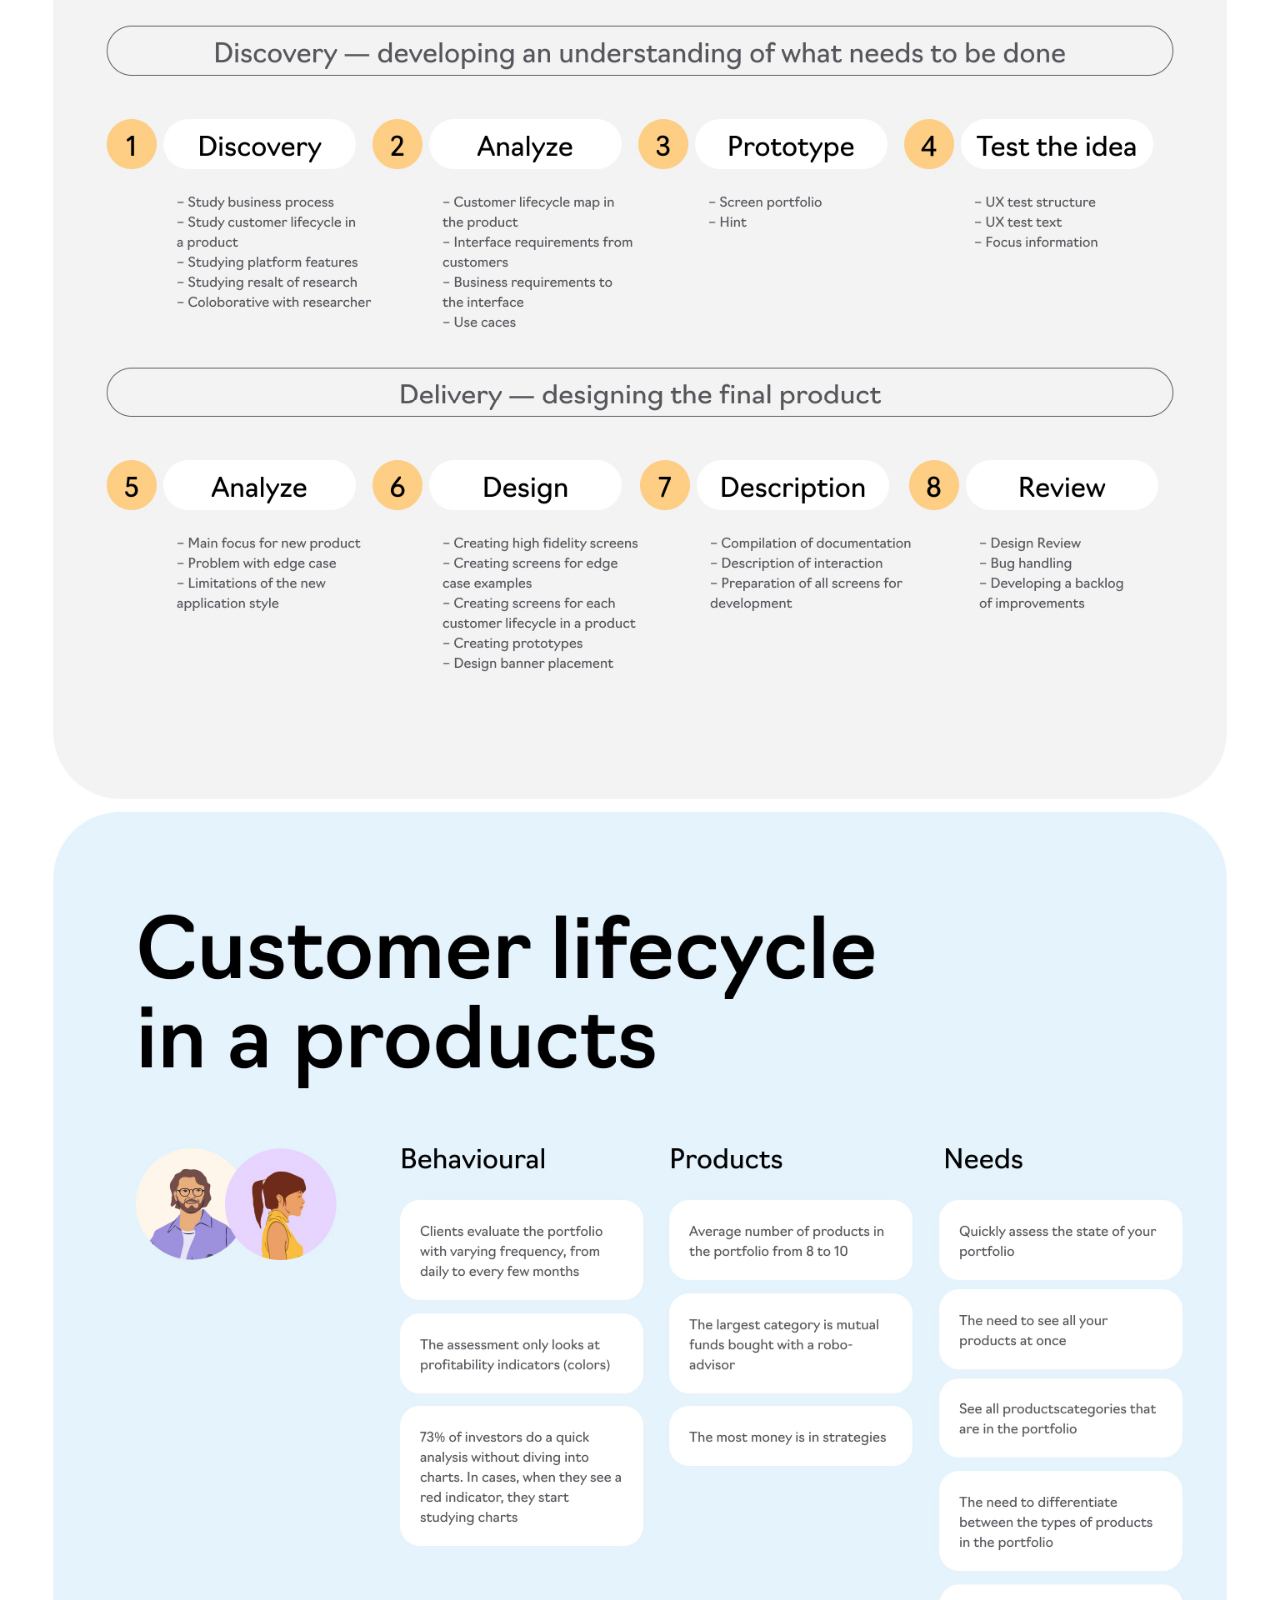
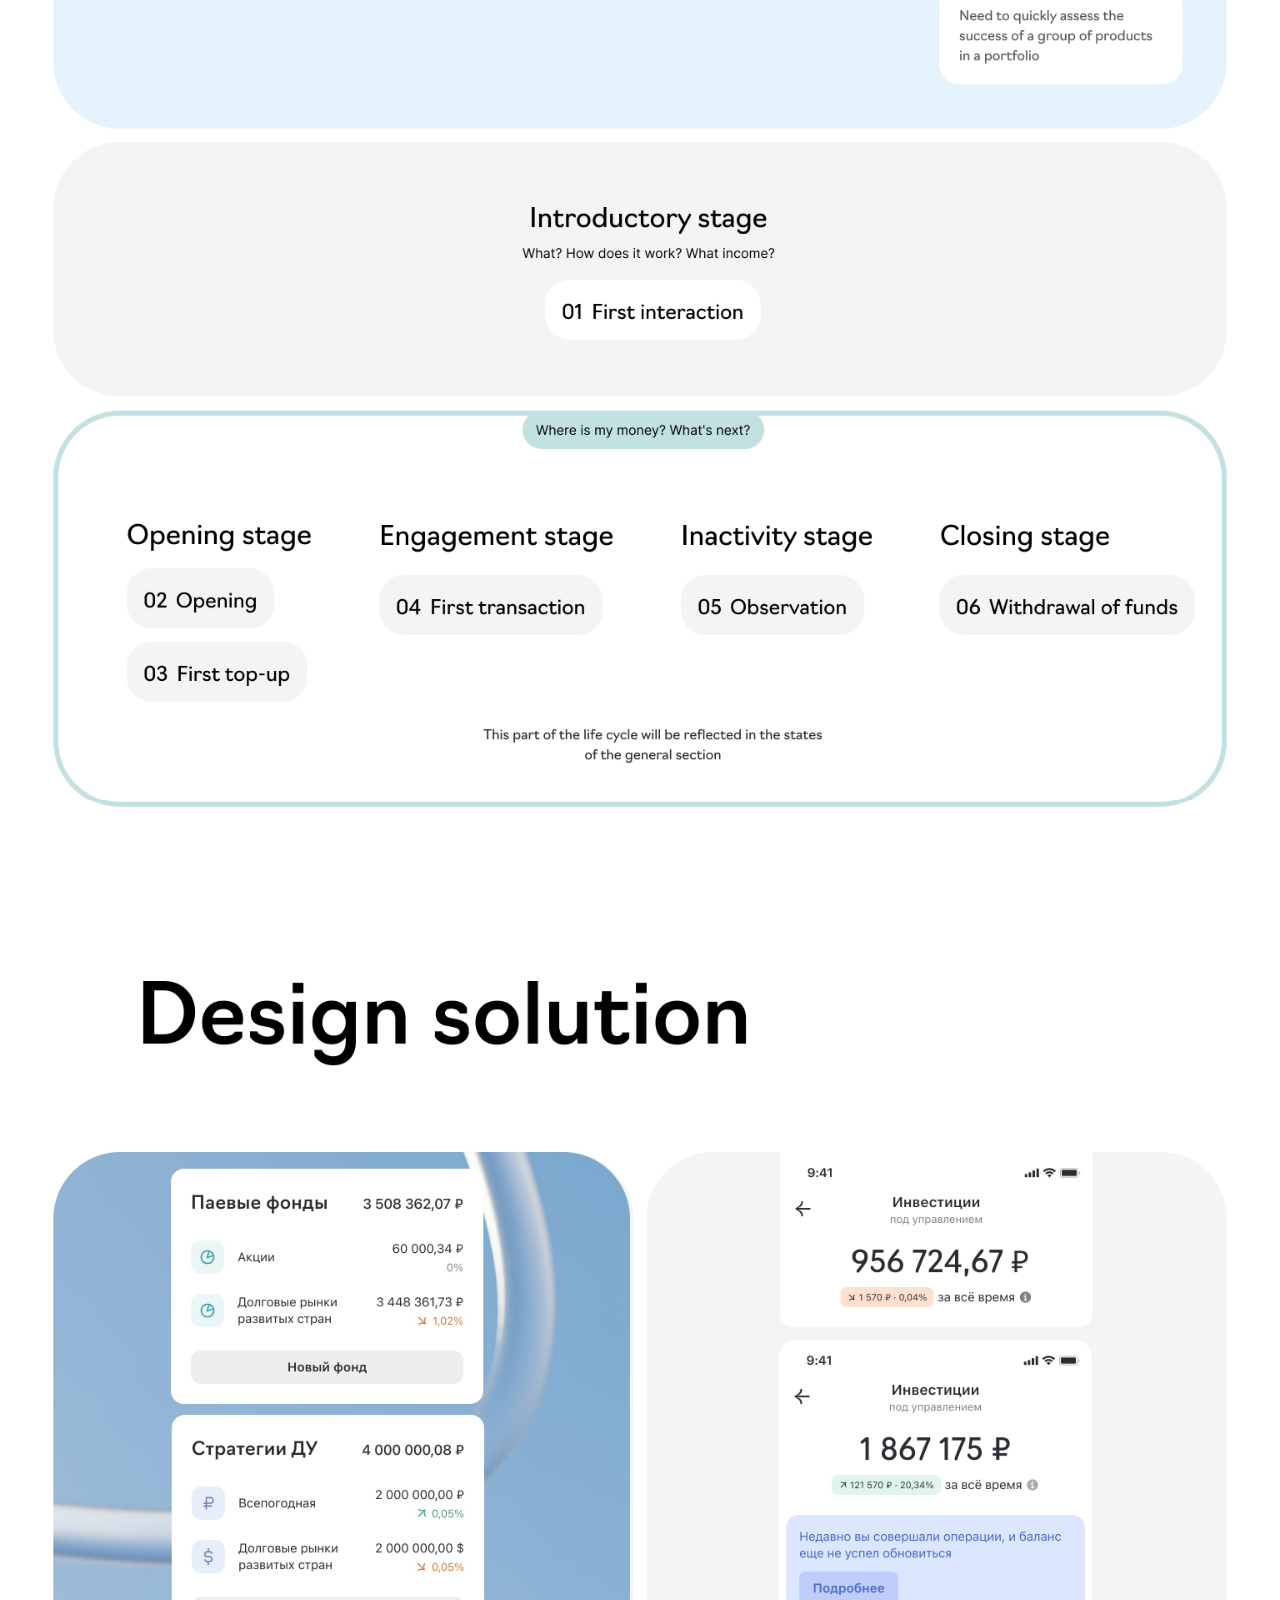
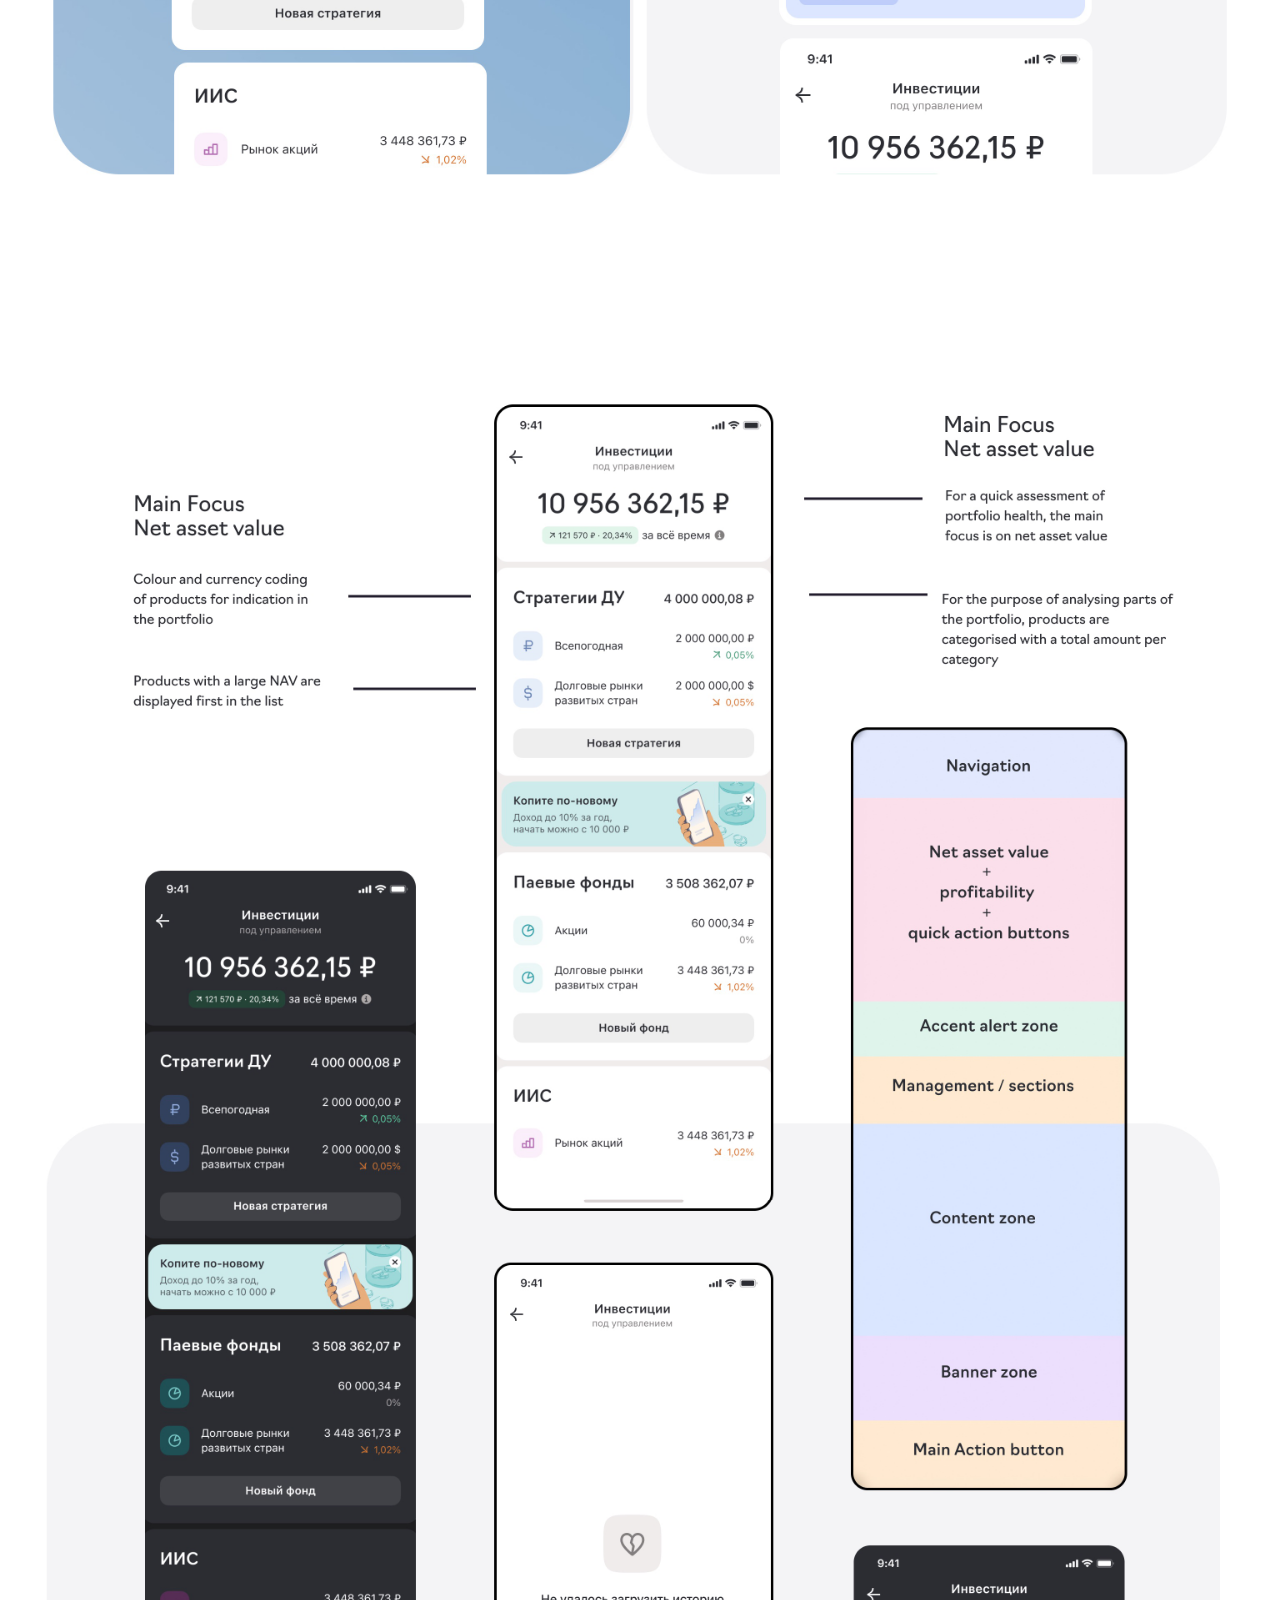
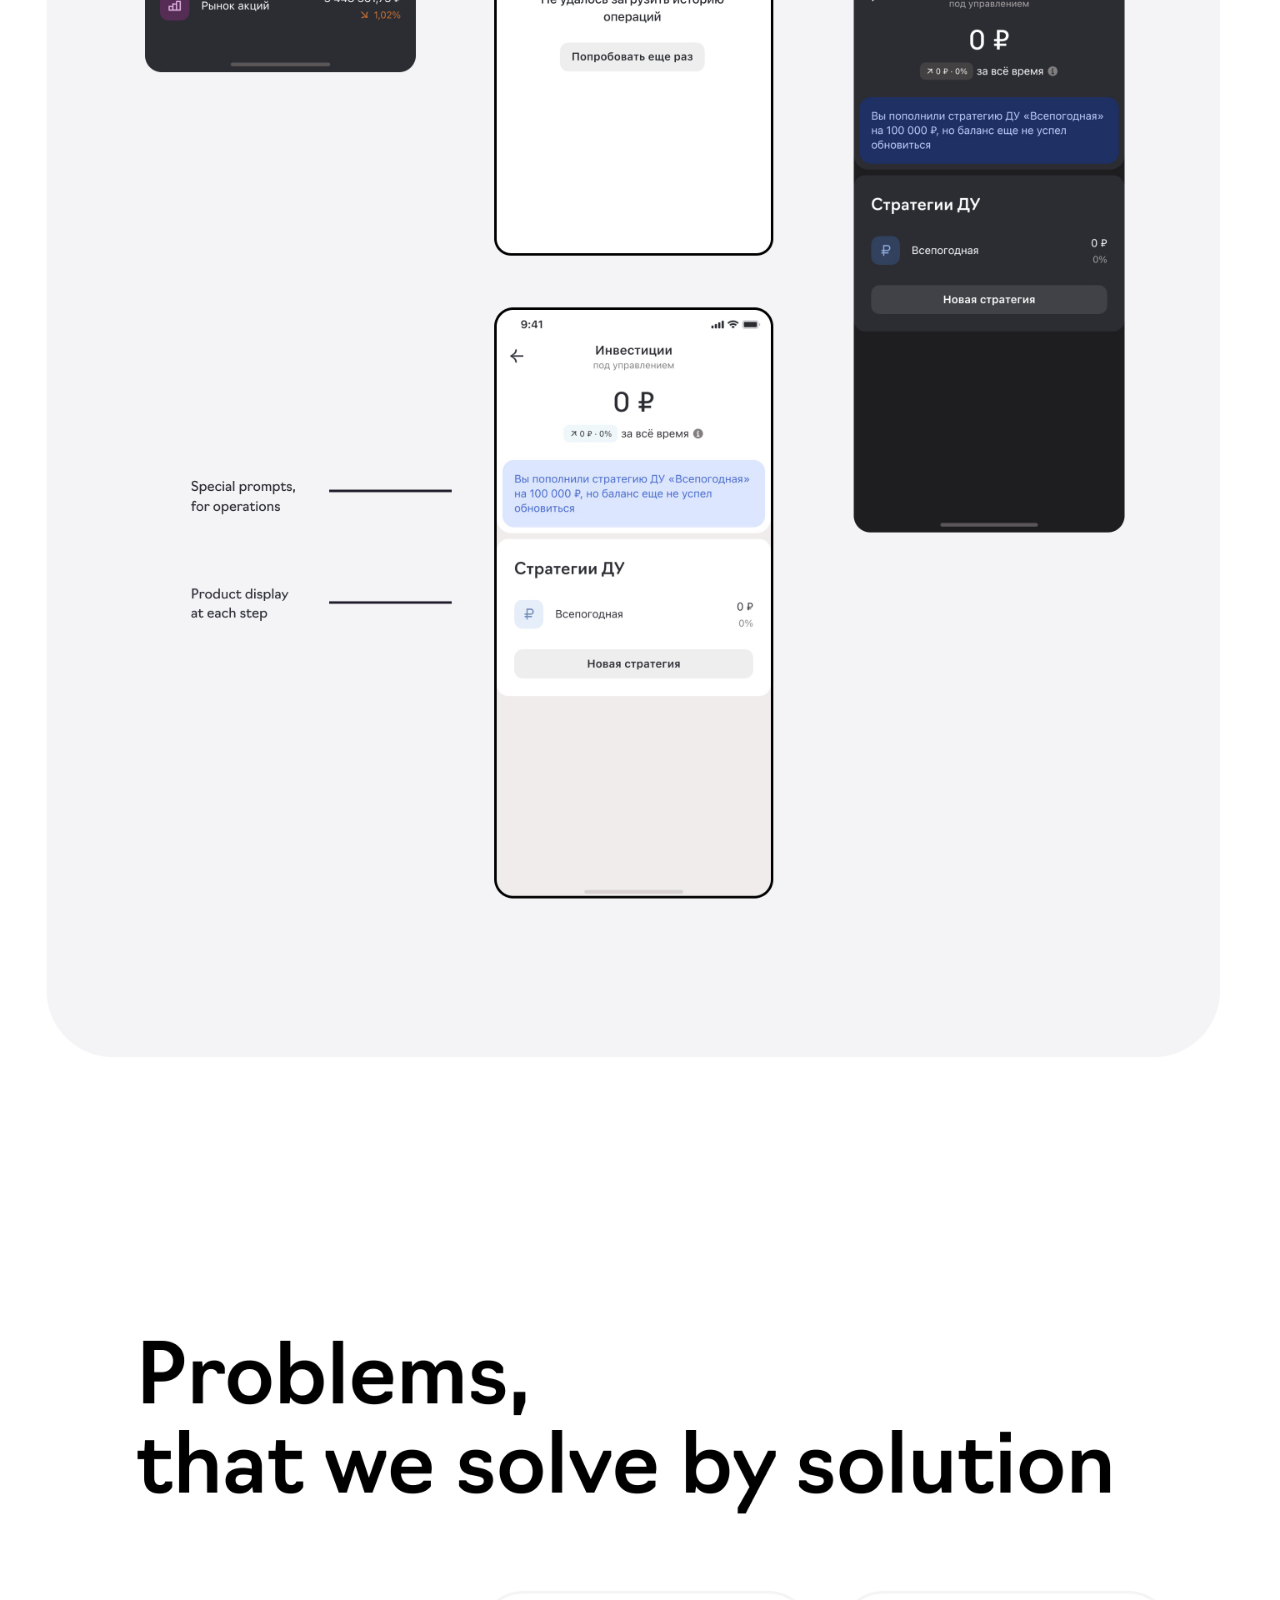
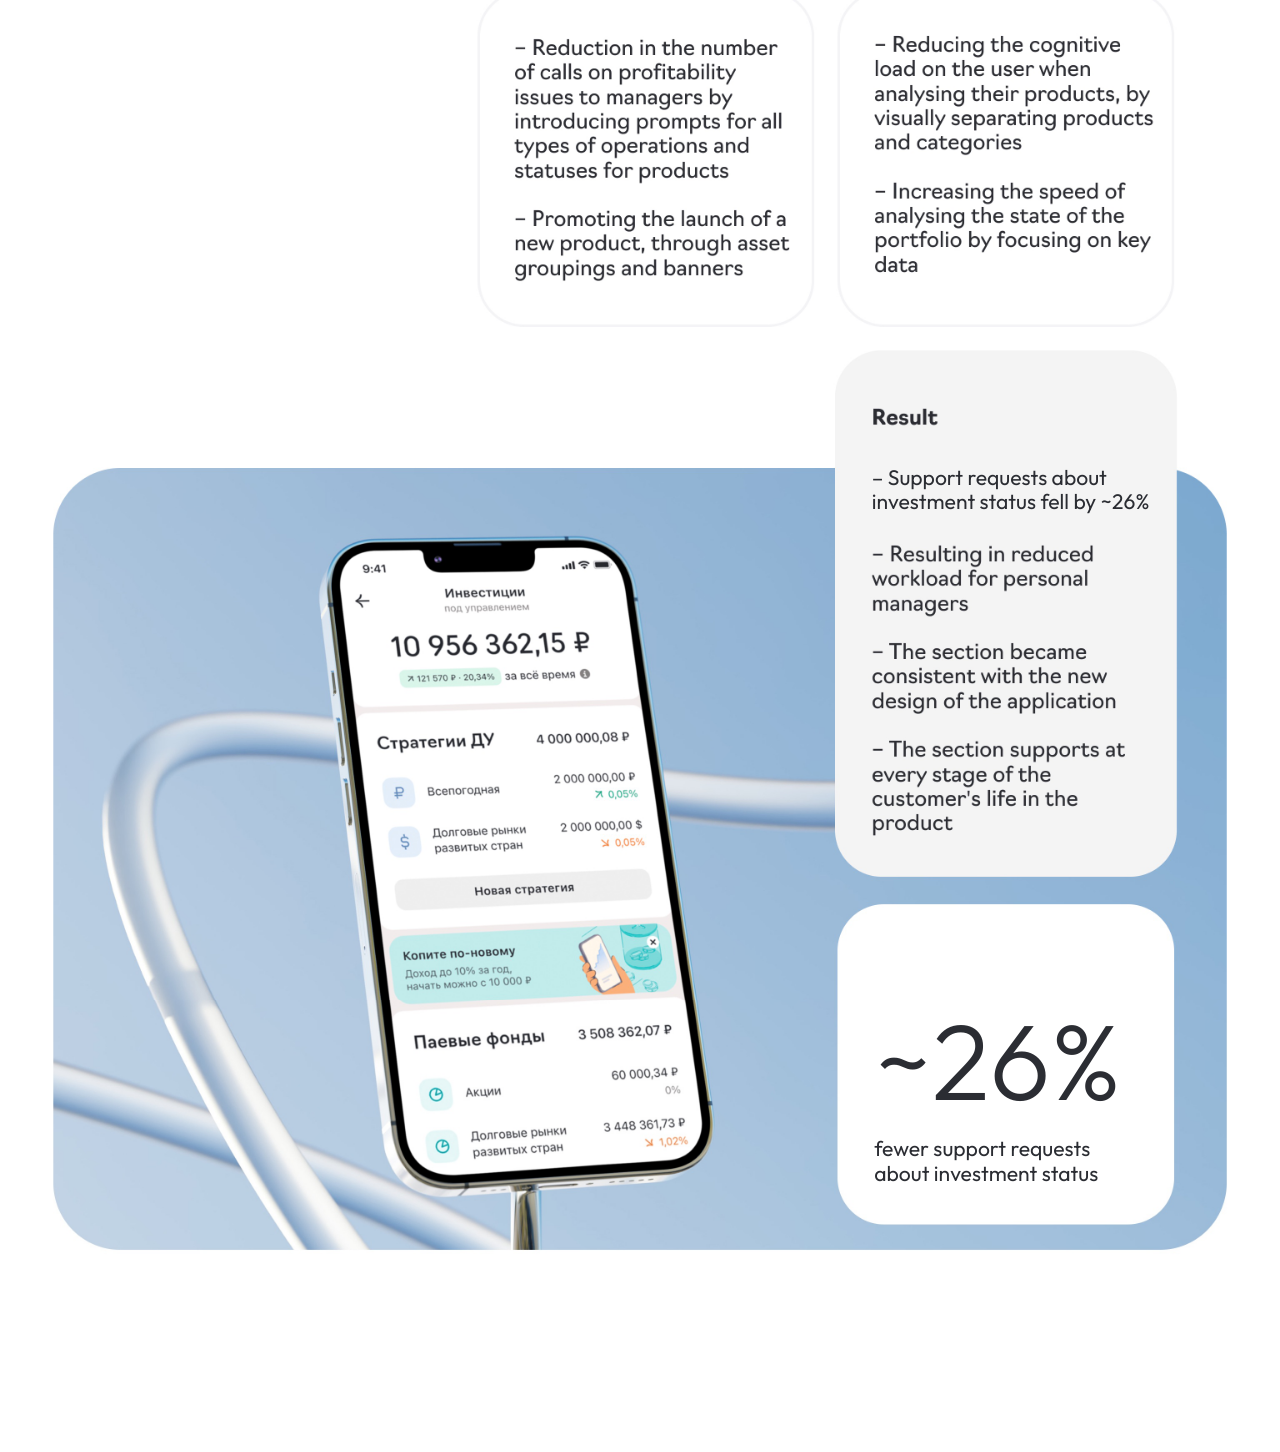
==== commit 4cb2e653: "Case pages: home-page scale, side ears, CV metrics, remove Robo cards - Case pages are shown at most" ====
--- a/case-investment-section.html
+++ b/case-investment-section.html
@@ -1,5 +1,5 @@
 <!doctype html>
-<html lang="en">
+<html lang="en" class="case-html">
 <head>
 <meta charset="utf-8">
 <meta name="viewport" content="width=device-width, initial-scale=1">
@@ -10,25 +10,50 @@
 <link rel="apple-touch-icon" href="apple-touch-icon.png">
 <link rel="preconnect" href="https://fonts.googleapis.com">
 <link rel="preconnect" href="https://fonts.gstatic.com" crossorigin>
-<link href="https://fonts.googleapis.com/css2?family=Inter:wght@400;700&display=swap" rel="stylesheet">
-<link rel="stylesheet" href="styles.css?v=5">
+<link href="https://fonts.googleapis.com/css2?family=Inter:wght@400;700&family=Outfit:wght@300;400;500&display=swap" rel="stylesheet">
+<link rel="stylesheet" href="styles.css?v=6">
 </head>
 <body class="case-body" style="background:#ffffff">
-<!-- Figma frame 1:5403 "Investment products section" (1440×11341), rendered from Figma at 2.0x and cut into strips. -->
+<!-- Figma frame 1:5403 "Investment products section" (1440x11341), rendered from Figma at 2.0x and cut into strips. -->
 <a class="case-back" href="index.html" aria-label="Back to portfolio"><span class="arrow">←</span><span class="label">Portfolio</span></a>
-<main class="page case-page" data-w="1440" style="width:1440px;height:11341px">
-  <h1 class="sr-only">Investment products section — case study by Irina Sidorova</h1>
-    <img class="strip" src="assets/cases/invest-01.jpg" alt="" decoding="async" style="left:0px;top:0px;width:1440px;height:1201px">
-    <img class="strip" src="assets/cases/invest-02.jpg" alt="" decoding="async" style="left:0px;top:1200px;width:1440px;height:1201px">
-    <img class="strip" src="assets/cases/invest-03.jpg" alt="" loading="lazy" decoding="async" style="left:0px;top:2400px;width:1440px;height:1201px">
-    <img class="strip" src="assets/cases/invest-04.jpg" alt="" loading="lazy" decoding="async" style="left:0px;top:3600px;width:1440px;height:1201px">
-    <img class="strip" src="assets/cases/invest-05.jpg" alt="" loading="lazy" decoding="async" style="left:0px;top:4800px;width:1440px;height:1201px">
-    <img class="strip" src="assets/cases/invest-06.jpg" alt="" loading="lazy" decoding="async" style="left:0px;top:6000px;width:1440px;height:1201px">
-    <img class="strip" src="assets/cases/invest-07.jpg" alt="" loading="lazy" decoding="async" style="left:0px;top:7200px;width:1440px;height:1201px">
-    <img class="strip" src="assets/cases/invest-08.jpg" alt="" loading="lazy" decoding="async" style="left:0px;top:8400px;width:1440px;height:1201px">
-    <img class="strip" src="assets/cases/invest-09.jpg" alt="" loading="lazy" decoding="async" style="left:0px;top:9600px;width:1440px;height:1201px">
-    <img class="strip" src="assets/cases/invest-10.jpg" alt="" loading="lazy" decoding="async" style="left:0px;top:10800px;width:1440px;height:541px">
-</main>
-<script src="script.js?v=5"></script>
+<div class="case-wrap" data-w="1440" data-max="1200" style="width:1440px;height:11341px">
+    <i class="ear" style="left:-2400px;top:0px;height:1201px;background-image:url(assets/cases/invest-01-l.png)"></i>
+    <i class="ear" style="left:1440px;top:0px;height:1201px;background-image:url(assets/cases/invest-01-r.png)"></i>
+    <i class="ear" style="left:-2400px;top:1200px;height:1201px;background-image:url(assets/cases/invest-02-l.png)"></i>
+    <i class="ear" style="left:1440px;top:1200px;height:1201px;background-image:url(assets/cases/invest-02-r.png)"></i>
+    <i class="ear" style="left:-2400px;top:2400px;height:1201px;background-image:url(assets/cases/invest-03-l.png)"></i>
+    <i class="ear" style="left:1440px;top:2400px;height:1201px;background-image:url(assets/cases/invest-03-r.png)"></i>
+    <i class="ear" style="left:-2400px;top:3600px;height:1201px;background-image:url(assets/cases/invest-04-l.png)"></i>
+    <i class="ear" style="left:1440px;top:3600px;height:1201px;background-image:url(assets/cases/invest-04-r.png)"></i>
+    <i class="ear" style="left:-2400px;top:4800px;height:1201px;background-image:url(assets/cases/invest-05-l.png)"></i>
+    <i class="ear" style="left:1440px;top:4800px;height:1201px;background-image:url(assets/cases/invest-05-r.png)"></i>
+    <i class="ear" style="left:-2400px;top:6000px;height:1201px;background-image:url(assets/cases/invest-06-l.png)"></i>
+    <i class="ear" style="left:1440px;top:6000px;height:1201px;background-image:url(assets/cases/invest-06-r.png)"></i>
+    <i class="ear" style="left:-2400px;top:7200px;height:1201px;background-image:url(assets/cases/invest-07-l.png)"></i>
+    <i class="ear" style="left:1440px;top:7200px;height:1201px;background-image:url(assets/cases/invest-07-r.png)"></i>
+    <i class="ear" style="left:-2400px;top:8400px;height:1201px;background-image:url(assets/cases/invest-08-l.png)"></i>
+    <i class="ear" style="left:1440px;top:8400px;height:1201px;background-image:url(assets/cases/invest-08-r.png)"></i>
+    <i class="ear" style="left:-2400px;top:9600px;height:1201px;background-image:url(assets/cases/invest-09-l.png)"></i>
+    <i class="ear" style="left:1440px;top:9600px;height:1201px;background-image:url(assets/cases/invest-09-r.png)"></i>
+    <i class="ear" style="left:-2400px;top:10800px;height:542px;background-image:url(assets/cases/invest-10-l.png)"></i>
+    <i class="ear" style="left:1440px;top:10800px;height:542px;background-image:url(assets/cases/invest-10-r.png)"></i>
+  <main class="case-page" style="width:1440px;height:11341px">
+    <h1 class="sr-only">Investment products section — case study by Irina Sidorova</h1>
+      <img class="strip" src="assets/cases/invest-01.jpg" alt="" decoding="async" style="left:0px;top:0px;width:1440px;height:1201px">
+      <img class="strip" src="assets/cases/invest-02.jpg" alt="" decoding="async" style="left:0px;top:1200px;width:1440px;height:1201px">
+      <img class="strip" src="assets/cases/invest-03.jpg" alt="" loading="lazy" decoding="async" style="left:0px;top:2400px;width:1440px;height:1201px">
+      <img class="strip" src="assets/cases/invest-04.jpg" alt="" loading="lazy" decoding="async" style="left:0px;top:3600px;width:1440px;height:1201px">
+      <img class="strip" src="assets/cases/invest-05.jpg" alt="" loading="lazy" decoding="async" style="left:0px;top:4800px;width:1440px;height:1201px">
+      <img class="strip" src="assets/cases/invest-06.jpg" alt="" loading="lazy" decoding="async" style="left:0px;top:6000px;width:1440px;height:1201px">
+      <img class="strip" src="assets/cases/invest-07.jpg" alt="" loading="lazy" decoding="async" style="left:0px;top:7200px;width:1440px;height:1201px">
+      <img class="strip" src="assets/cases/invest-08.jpg" alt="" loading="lazy" decoding="async" style="left:0px;top:8400px;width:1440px;height:1201px">
+      <img class="strip" src="assets/cases/invest-09.jpg" alt="" loading="lazy" decoding="async" style="left:0px;top:9600px;width:1440px;height:1201px">
+      <img class="strip" src="assets/cases/invest-10.jpg" alt="" loading="lazy" decoding="async" style="left:0px;top:10800px;width:1440px;height:542px">
+      <div class="case-patch" style="left:996px;top:10800px;width:356px;height:146px;background:#ffffff;font:300 128.92px/140.64px Outfit,sans-serif;color:#2b2d33;padding:2px 0 0 5px;white-space:nowrap">~26%</div>
+      <div class="case-patch" style="left:996px;top:10960px;width:340px;height:70px;background:#ffffff;font:400 25.39px/29.3px Outfit,sans-serif;color:#2b2d33;padding:5px 0 0 5px;white-space:nowrap">fewer support requests<br>about investment status</div>
+      <div class="case-patch" style="left:994px;top:10155px;width:360px;height:64px;background:#f4f4f4;font:400 25.39px/29.3px Outfit,sans-serif;color:#2b2d33;padding:4px 0 0 4px;white-space:nowrap">– Support requests about<br>investment status fell by ~26%</div>
+  </main>
+</div>
+<script src="script.js?v=6"></script>
 </body>
 </html>
--- a/styles.css
+++ b/styles.css
@@ -227,3 +227,9 @@
 .case-back { padding: 0; gap: 0; background: transparent; box-shadow: 0 4px 20px rgba(0, 0, 0, 0.18); }
 .case-back .label { position: absolute; width: 1px; height: 1px; overflow: hidden; clip: rect(0 0 0 0); white-space: nowrap; }
 .case-page .case-patch { position: absolute; z-index: 2; }
+
+/* ---------- Case pages: home-page scale + side ears ---------- */
+.case-html, .case-body { overflow-x: hidden; }
+.case-wrap { position: relative; margin: 0 auto; zoom: var(--z); }
+.case-page { position: relative; overflow: hidden; }
+.case-wrap .ear { position: absolute; display: block; width: 2400px; background-size: 100% 100%; background-repeat: no-repeat; pointer-events: none; }
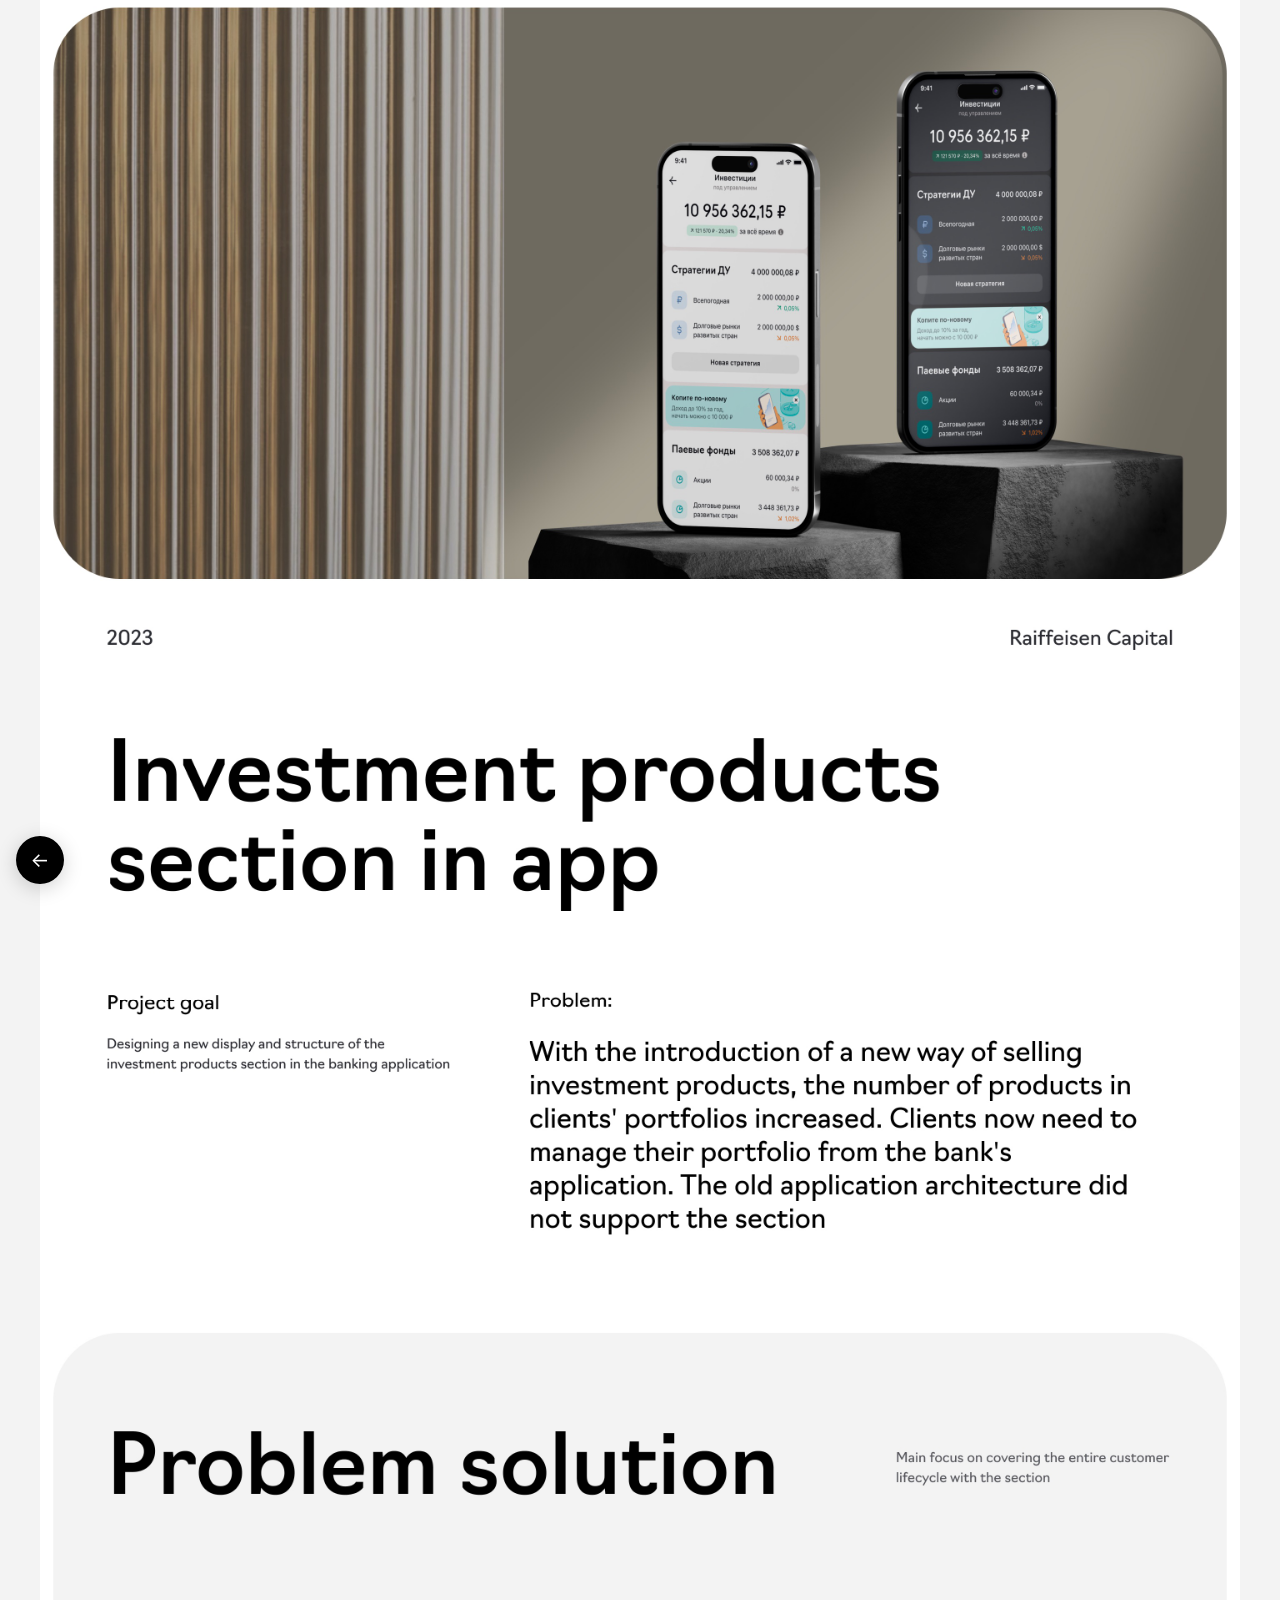
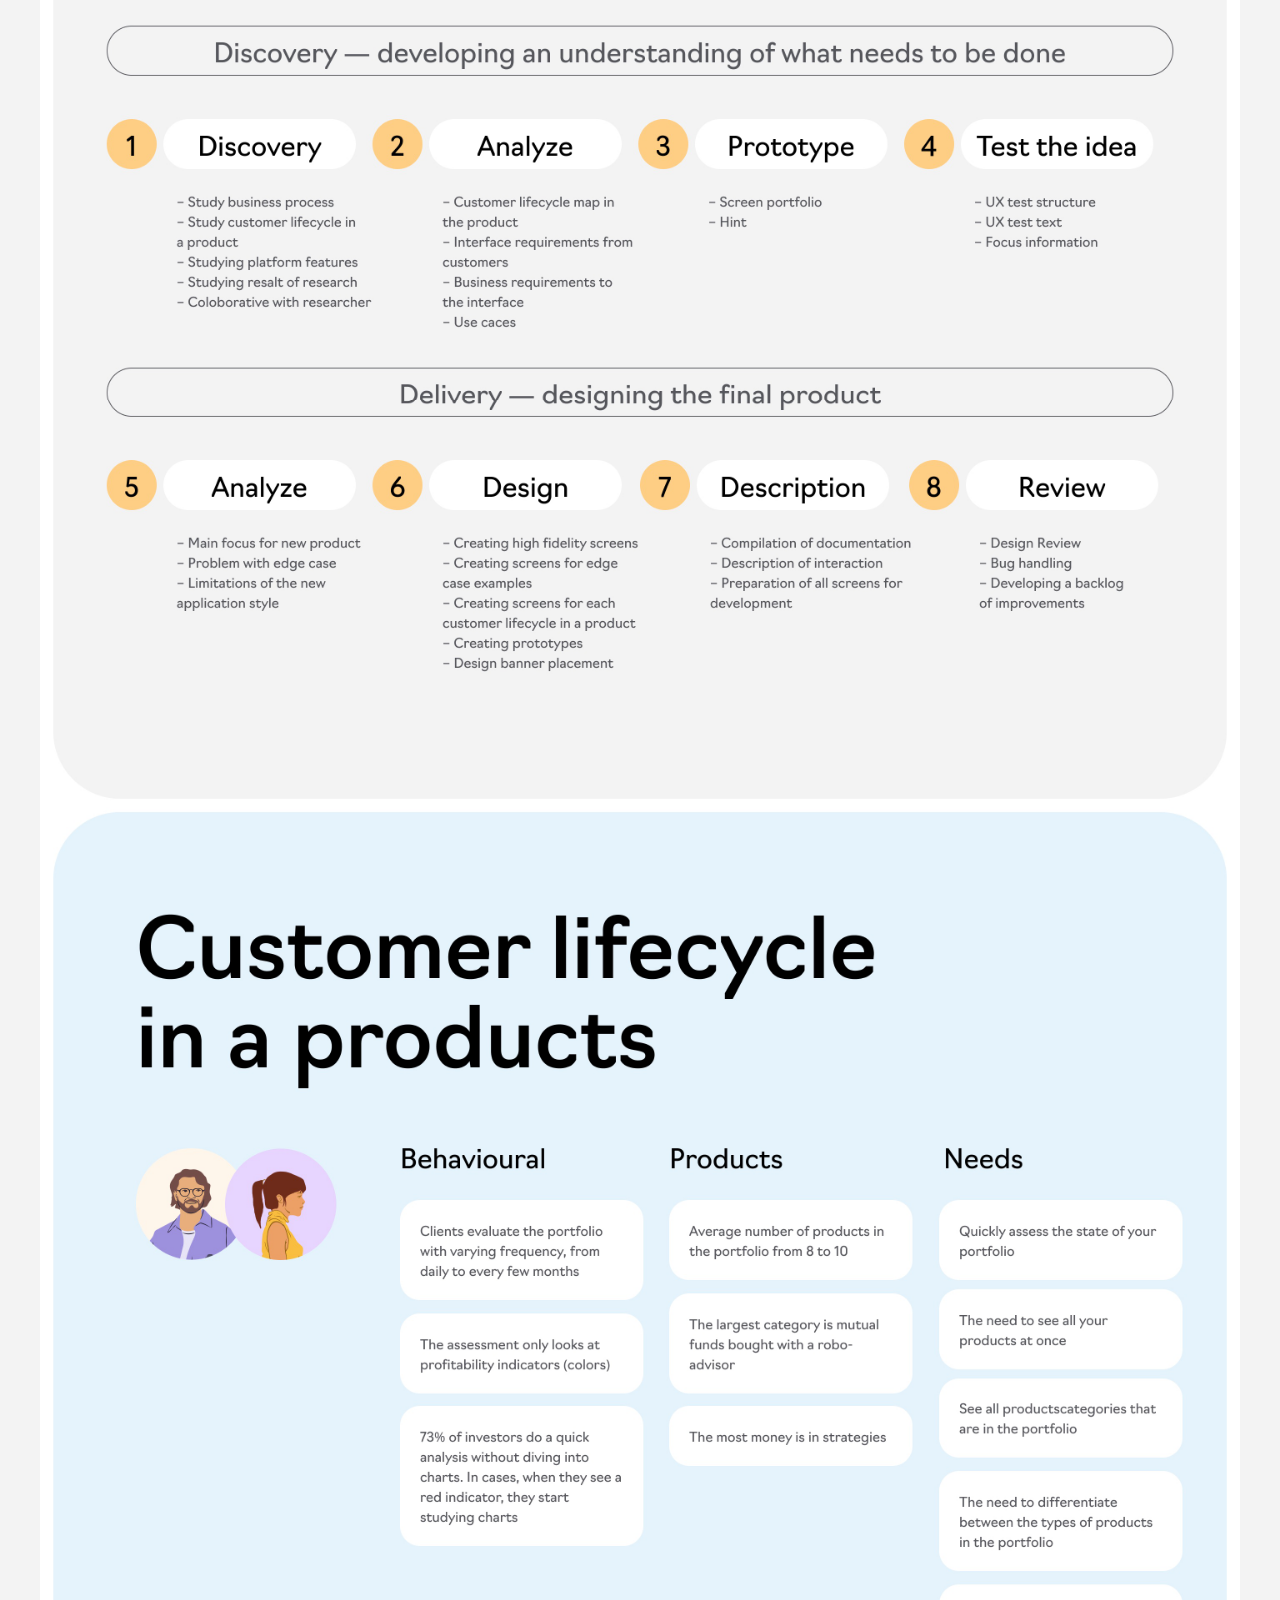
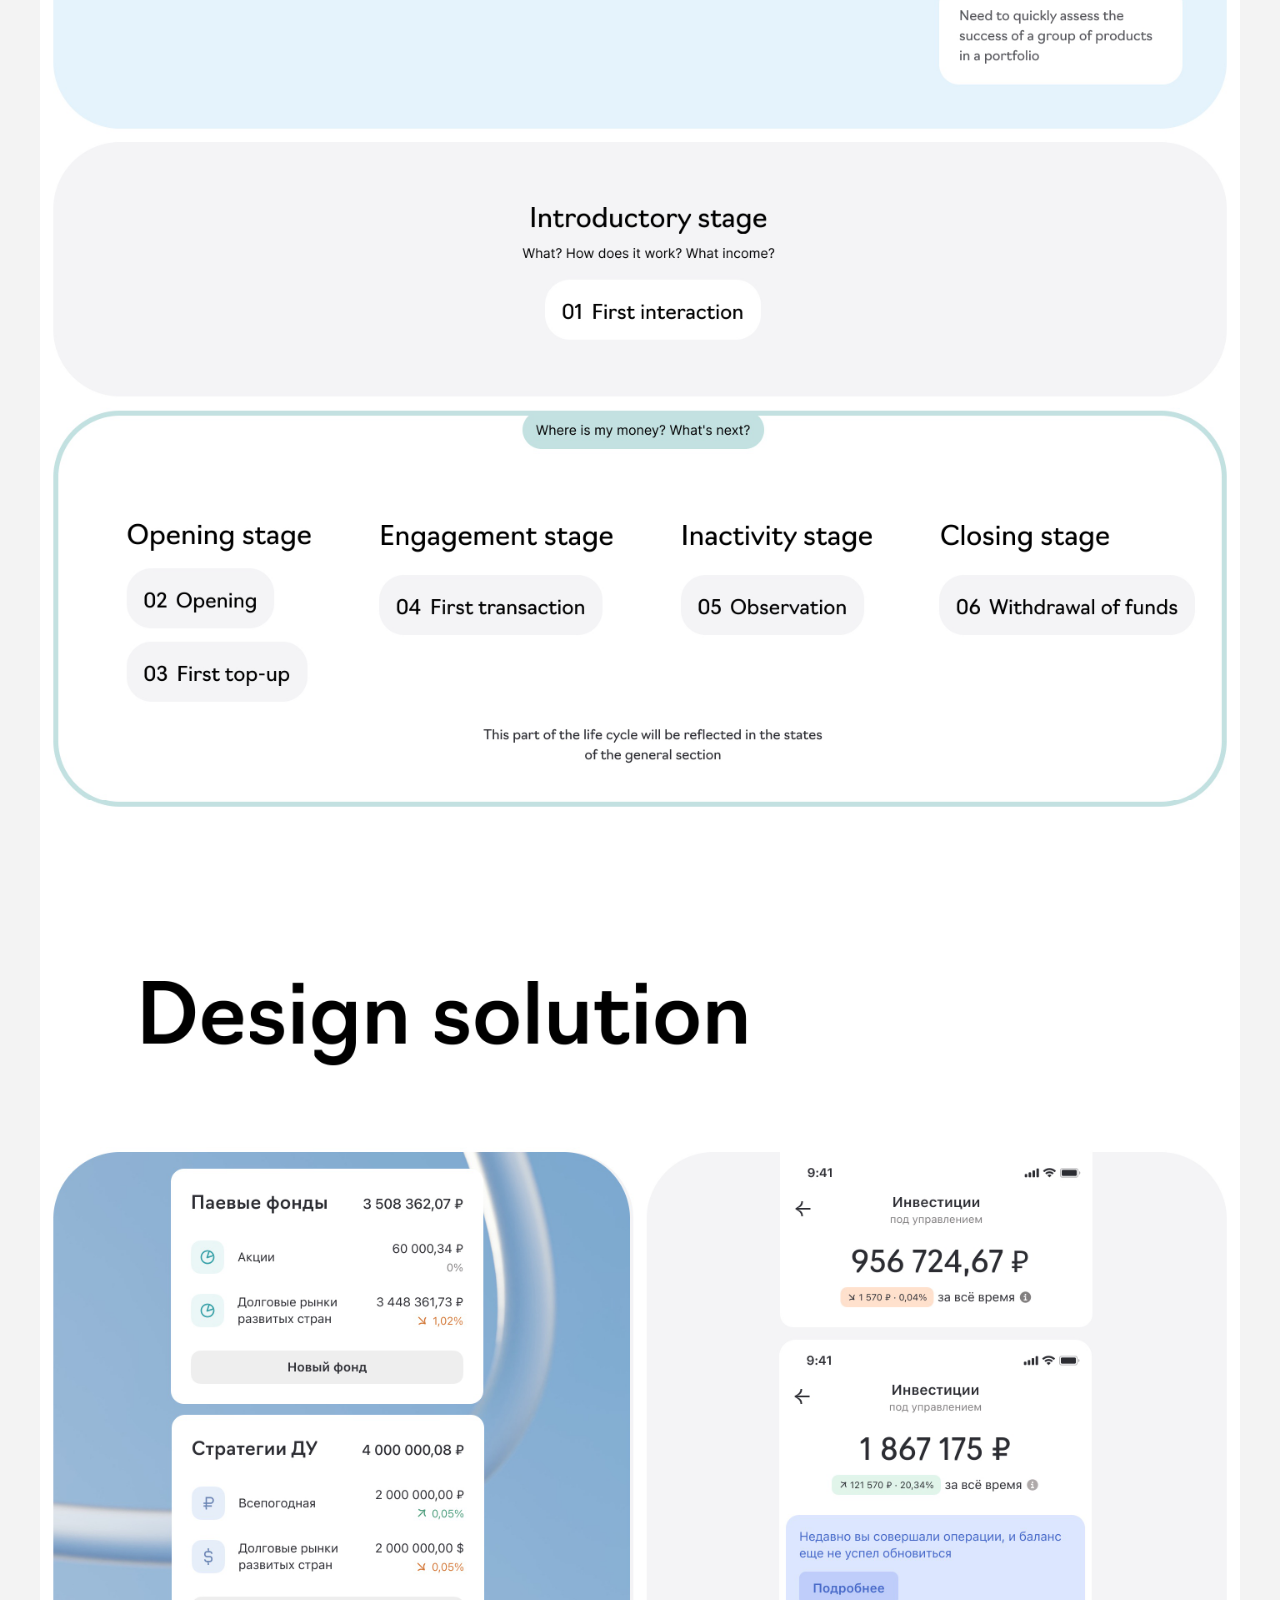
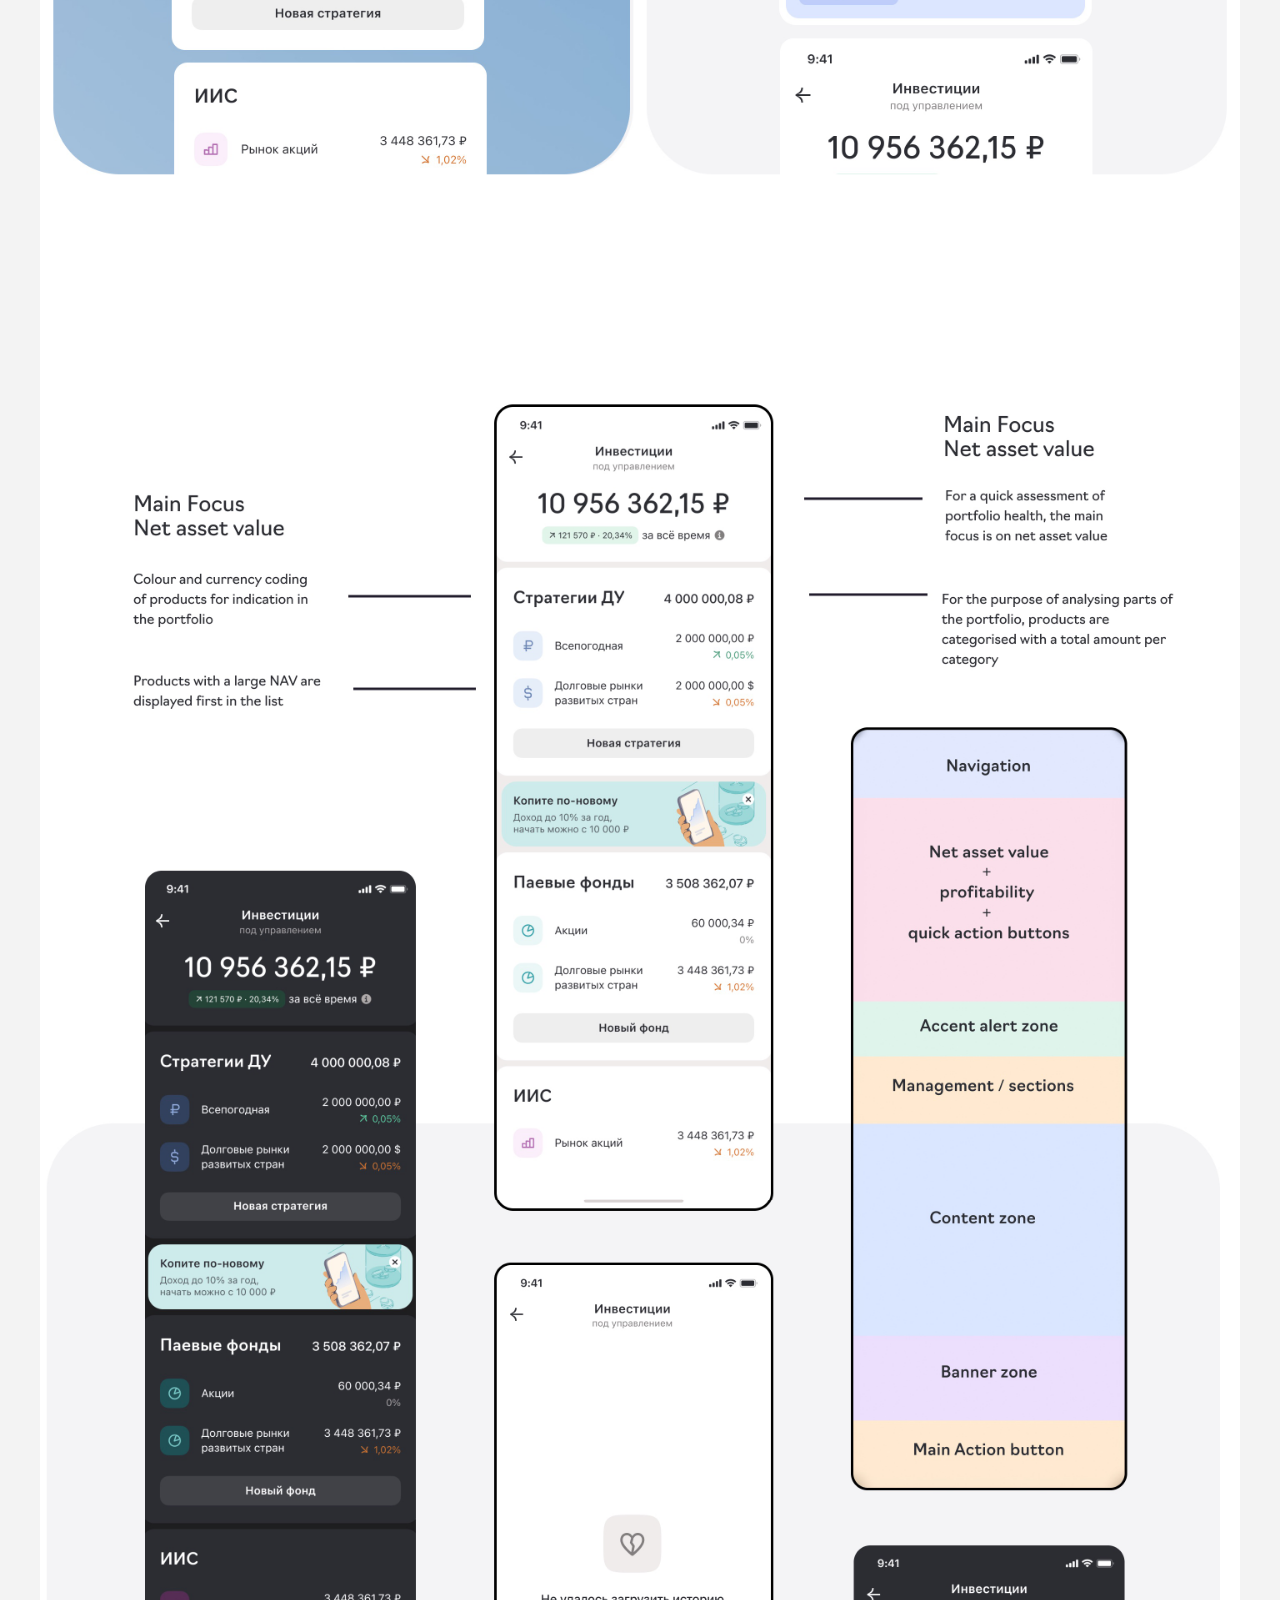
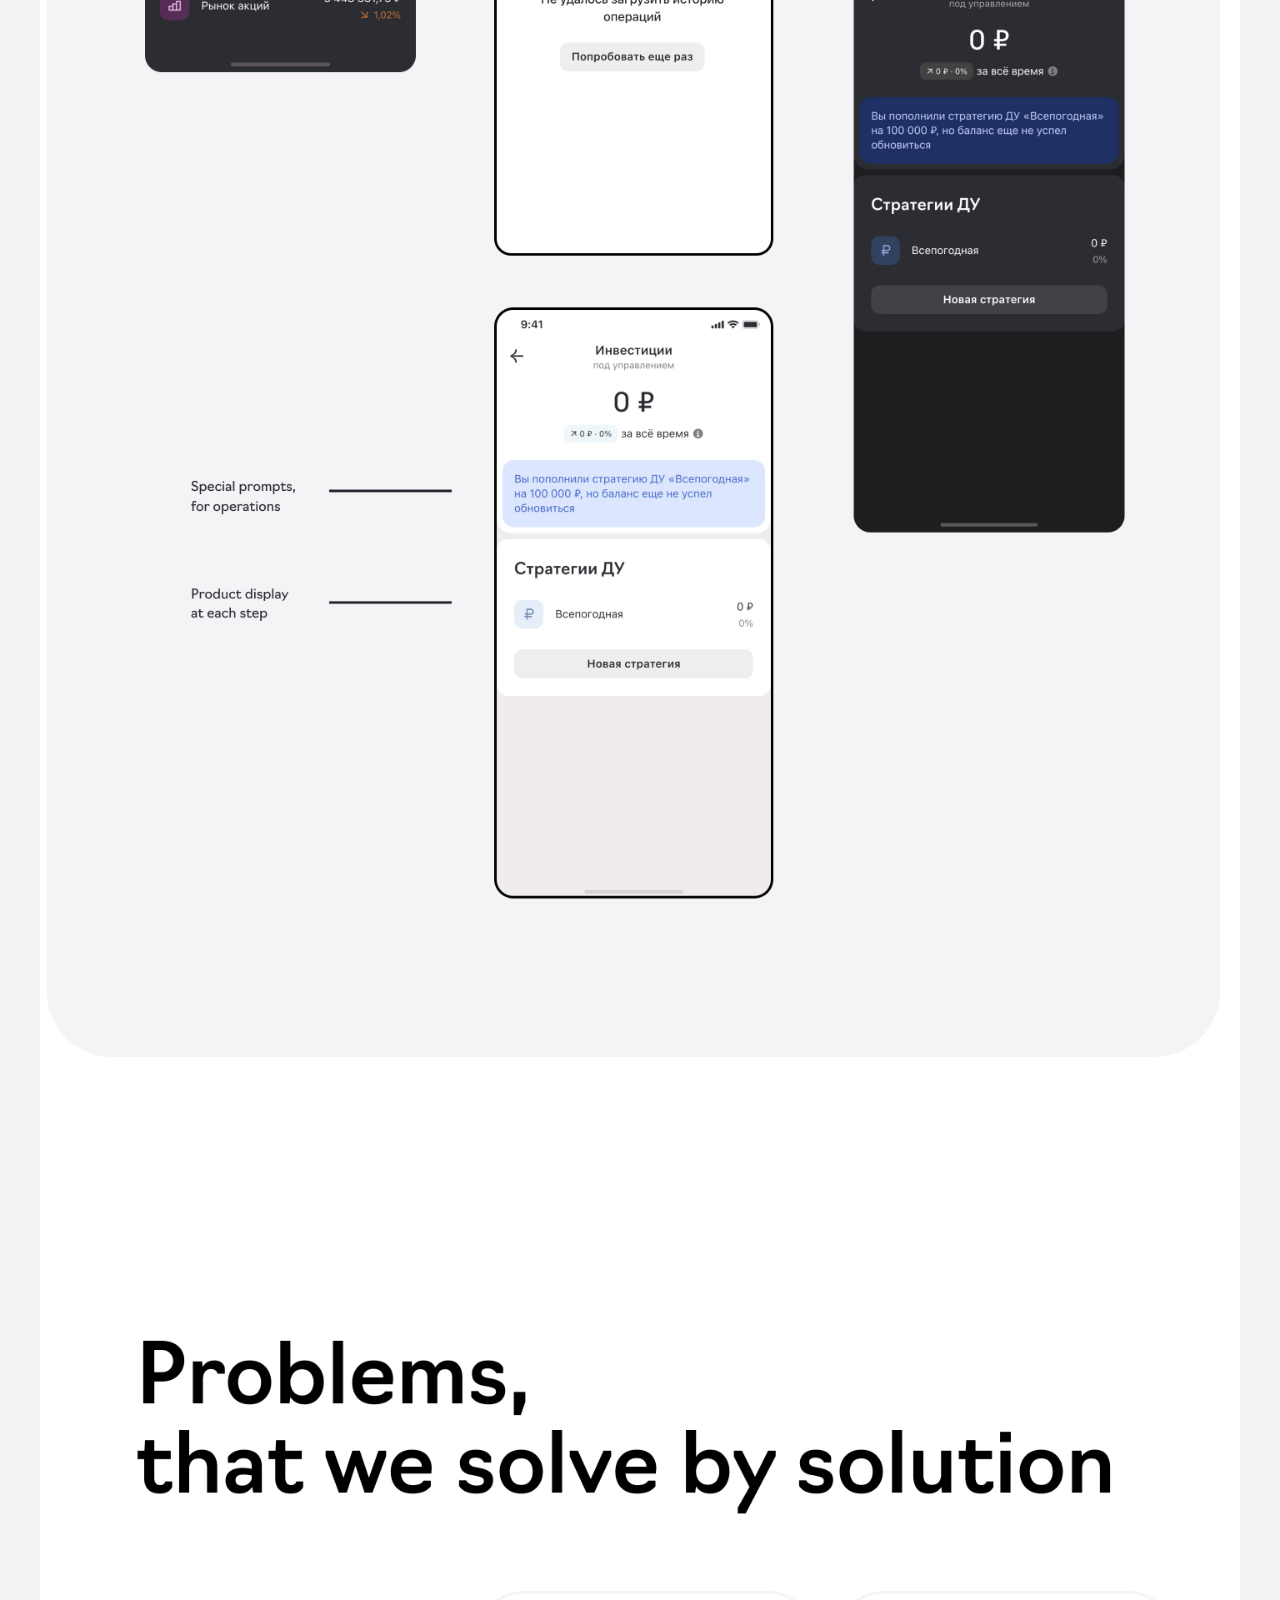
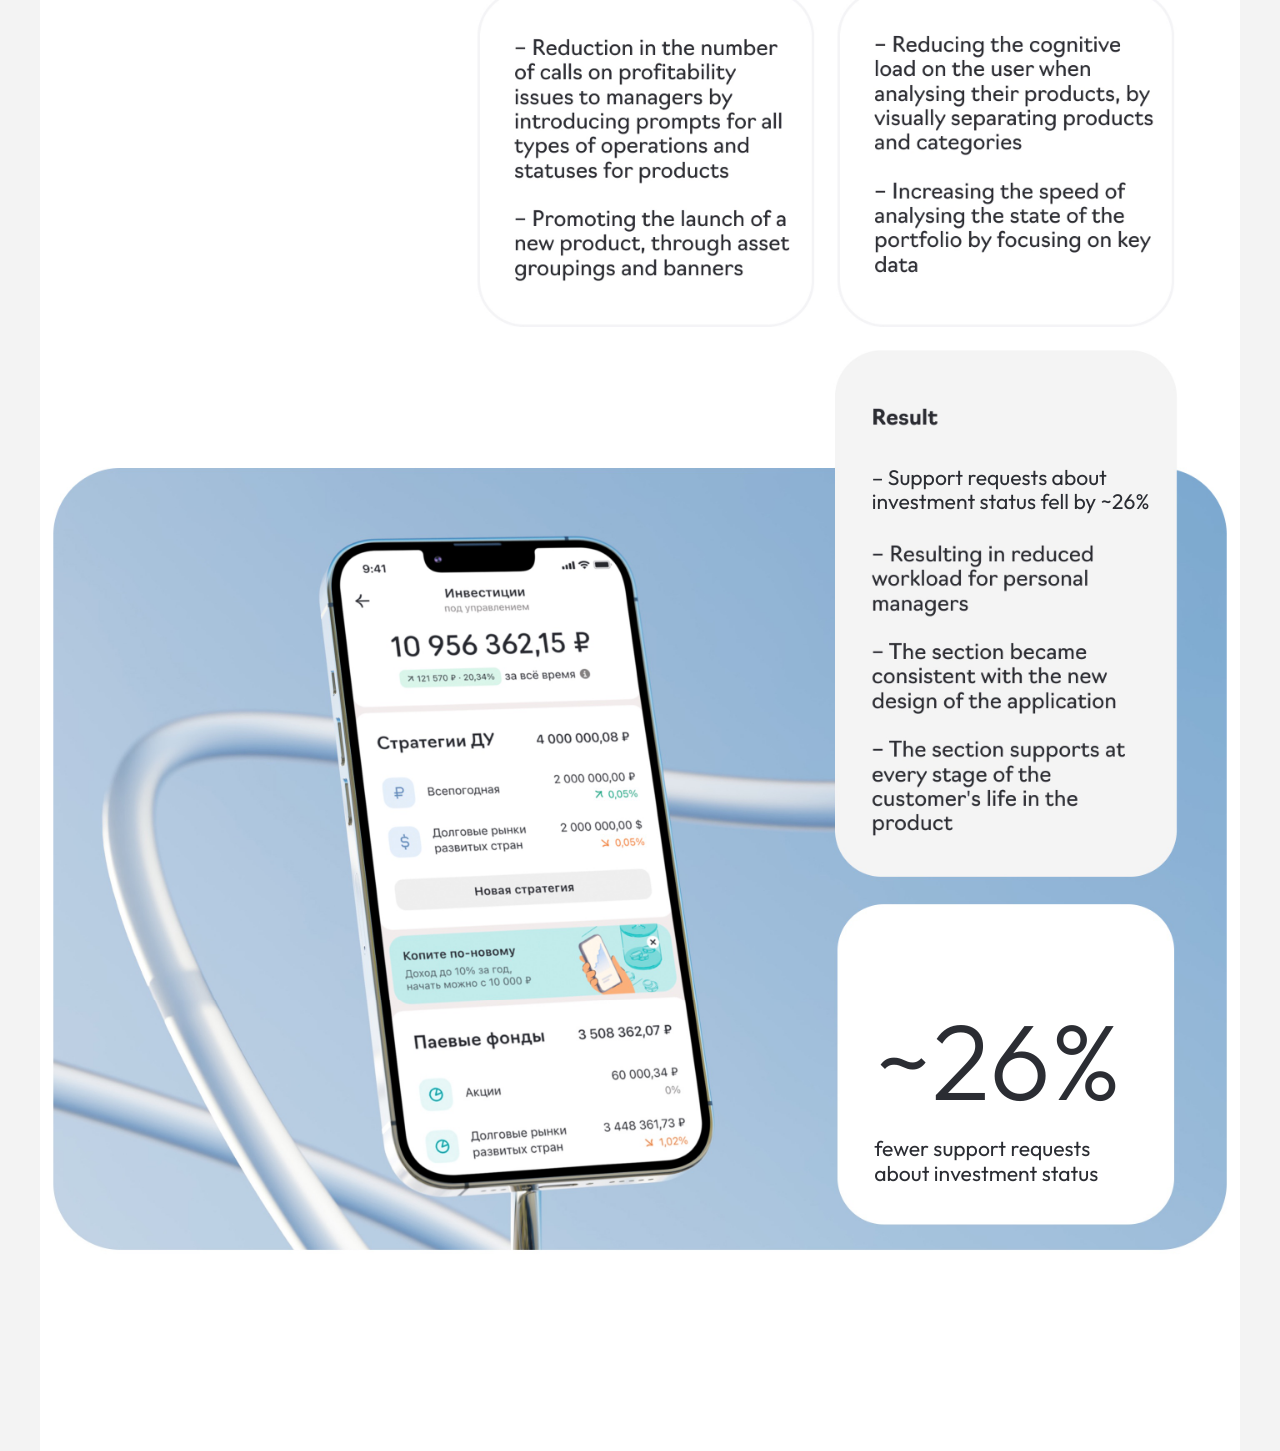
==== commit bce8cea1: "Case pages: drop stretched side ears, use a plain #F3F3F3 page background Co-Authored-By: Claude Opu" ====
--- a/case-investment-section.html
+++ b/case-investment-section.html
@@ -11,33 +11,13 @@
 <link rel="preconnect" href="https://fonts.googleapis.com">
 <link rel="preconnect" href="https://fonts.gstatic.com" crossorigin>
 <link href="https://fonts.googleapis.com/css2?family=Inter:wght@400;700&family=Outfit:wght@300;400;500&display=swap" rel="stylesheet">
-<link rel="stylesheet" href="styles.css?v=6">
+<link rel="stylesheet" href="styles.css?v=7">
 </head>
-<body class="case-body" style="background:#ffffff">
+<body class="case-body" style="background:#f3f3f3">
 <!-- Figma frame 1:5403 "Investment products section" (1440x11341), rendered from Figma at 2.0x and cut into strips. -->
 <a class="case-back" href="index.html" aria-label="Back to portfolio"><span class="arrow">←</span><span class="label">Portfolio</span></a>
 <div class="case-wrap" data-w="1440" data-max="1200" style="width:1440px;height:11341px">
-    <i class="ear" style="left:-2400px;top:0px;height:1201px;background-image:url(assets/cases/invest-01-l.png)"></i>
-    <i class="ear" style="left:1440px;top:0px;height:1201px;background-image:url(assets/cases/invest-01-r.png)"></i>
-    <i class="ear" style="left:-2400px;top:1200px;height:1201px;background-image:url(assets/cases/invest-02-l.png)"></i>
-    <i class="ear" style="left:1440px;top:1200px;height:1201px;background-image:url(assets/cases/invest-02-r.png)"></i>
-    <i class="ear" style="left:-2400px;top:2400px;height:1201px;background-image:url(assets/cases/invest-03-l.png)"></i>
-    <i class="ear" style="left:1440px;top:2400px;height:1201px;background-image:url(assets/cases/invest-03-r.png)"></i>
-    <i class="ear" style="left:-2400px;top:3600px;height:1201px;background-image:url(assets/cases/invest-04-l.png)"></i>
-    <i class="ear" style="left:1440px;top:3600px;height:1201px;background-image:url(assets/cases/invest-04-r.png)"></i>
-    <i class="ear" style="left:-2400px;top:4800px;height:1201px;background-image:url(assets/cases/invest-05-l.png)"></i>
-    <i class="ear" style="left:1440px;top:4800px;height:1201px;background-image:url(assets/cases/invest-05-r.png)"></i>
-    <i class="ear" style="left:-2400px;top:6000px;height:1201px;background-image:url(assets/cases/invest-06-l.png)"></i>
-    <i class="ear" style="left:1440px;top:6000px;height:1201px;background-image:url(assets/cases/invest-06-r.png)"></i>
-    <i class="ear" style="left:-2400px;top:7200px;height:1201px;background-image:url(assets/cases/invest-07-l.png)"></i>
-    <i class="ear" style="left:1440px;top:7200px;height:1201px;background-image:url(assets/cases/invest-07-r.png)"></i>
-    <i class="ear" style="left:-2400px;top:8400px;height:1201px;background-image:url(assets/cases/invest-08-l.png)"></i>
-    <i class="ear" style="left:1440px;top:8400px;height:1201px;background-image:url(assets/cases/invest-08-r.png)"></i>
-    <i class="ear" style="left:-2400px;top:9600px;height:1201px;background-image:url(assets/cases/invest-09-l.png)"></i>
-    <i class="ear" style="left:1440px;top:9600px;height:1201px;background-image:url(assets/cases/invest-09-r.png)"></i>
-    <i class="ear" style="left:-2400px;top:10800px;height:542px;background-image:url(assets/cases/invest-10-l.png)"></i>
-    <i class="ear" style="left:1440px;top:10800px;height:542px;background-image:url(assets/cases/invest-10-r.png)"></i>
-  <main class="case-page" style="width:1440px;height:11341px">
+      <main class="case-page" style="width:1440px;height:11341px">
     <h1 class="sr-only">Investment products section — case study by Irina Sidorova</h1>
       <img class="strip" src="assets/cases/invest-01.jpg" alt="" decoding="async" style="left:0px;top:0px;width:1440px;height:1201px">
       <img class="strip" src="assets/cases/invest-02.jpg" alt="" decoding="async" style="left:0px;top:1200px;width:1440px;height:1201px">
@@ -54,6 +34,6 @@
       <div class="case-patch" style="left:994px;top:10155px;width:360px;height:64px;background:#f4f4f4;font:400 25.39px/29.3px Outfit,sans-serif;color:#2b2d33;padding:4px 0 0 4px;white-space:nowrap">– Support requests about<br>investment status fell by ~26%</div>
   </main>
 </div>
-<script src="script.js?v=6"></script>
+<script src="script.js?v=7"></script>
 </body>
 </html>
--- a/styles.css
+++ b/styles.css
@@ -228,8 +228,7 @@
 .case-back .label { position: absolute; width: 1px; height: 1px; overflow: hidden; clip: rect(0 0 0 0); white-space: nowrap; }
 .case-page .case-patch { position: absolute; z-index: 2; }
 
-/* ---------- Case pages: home-page scale + side ears ---------- */
+/* ---------- Case pages: home-page scale on a #f3f3f3 background ---------- */
 .case-html, .case-body { overflow-x: hidden; }
 .case-wrap { position: relative; margin: 0 auto; zoom: var(--z); }
 .case-page { position: relative; overflow: hidden; }
-.case-wrap .ear { position: absolute; display: block; width: 2400px; background-size: 100% 100%; background-repeat: no-repeat; pointer-events: none; }
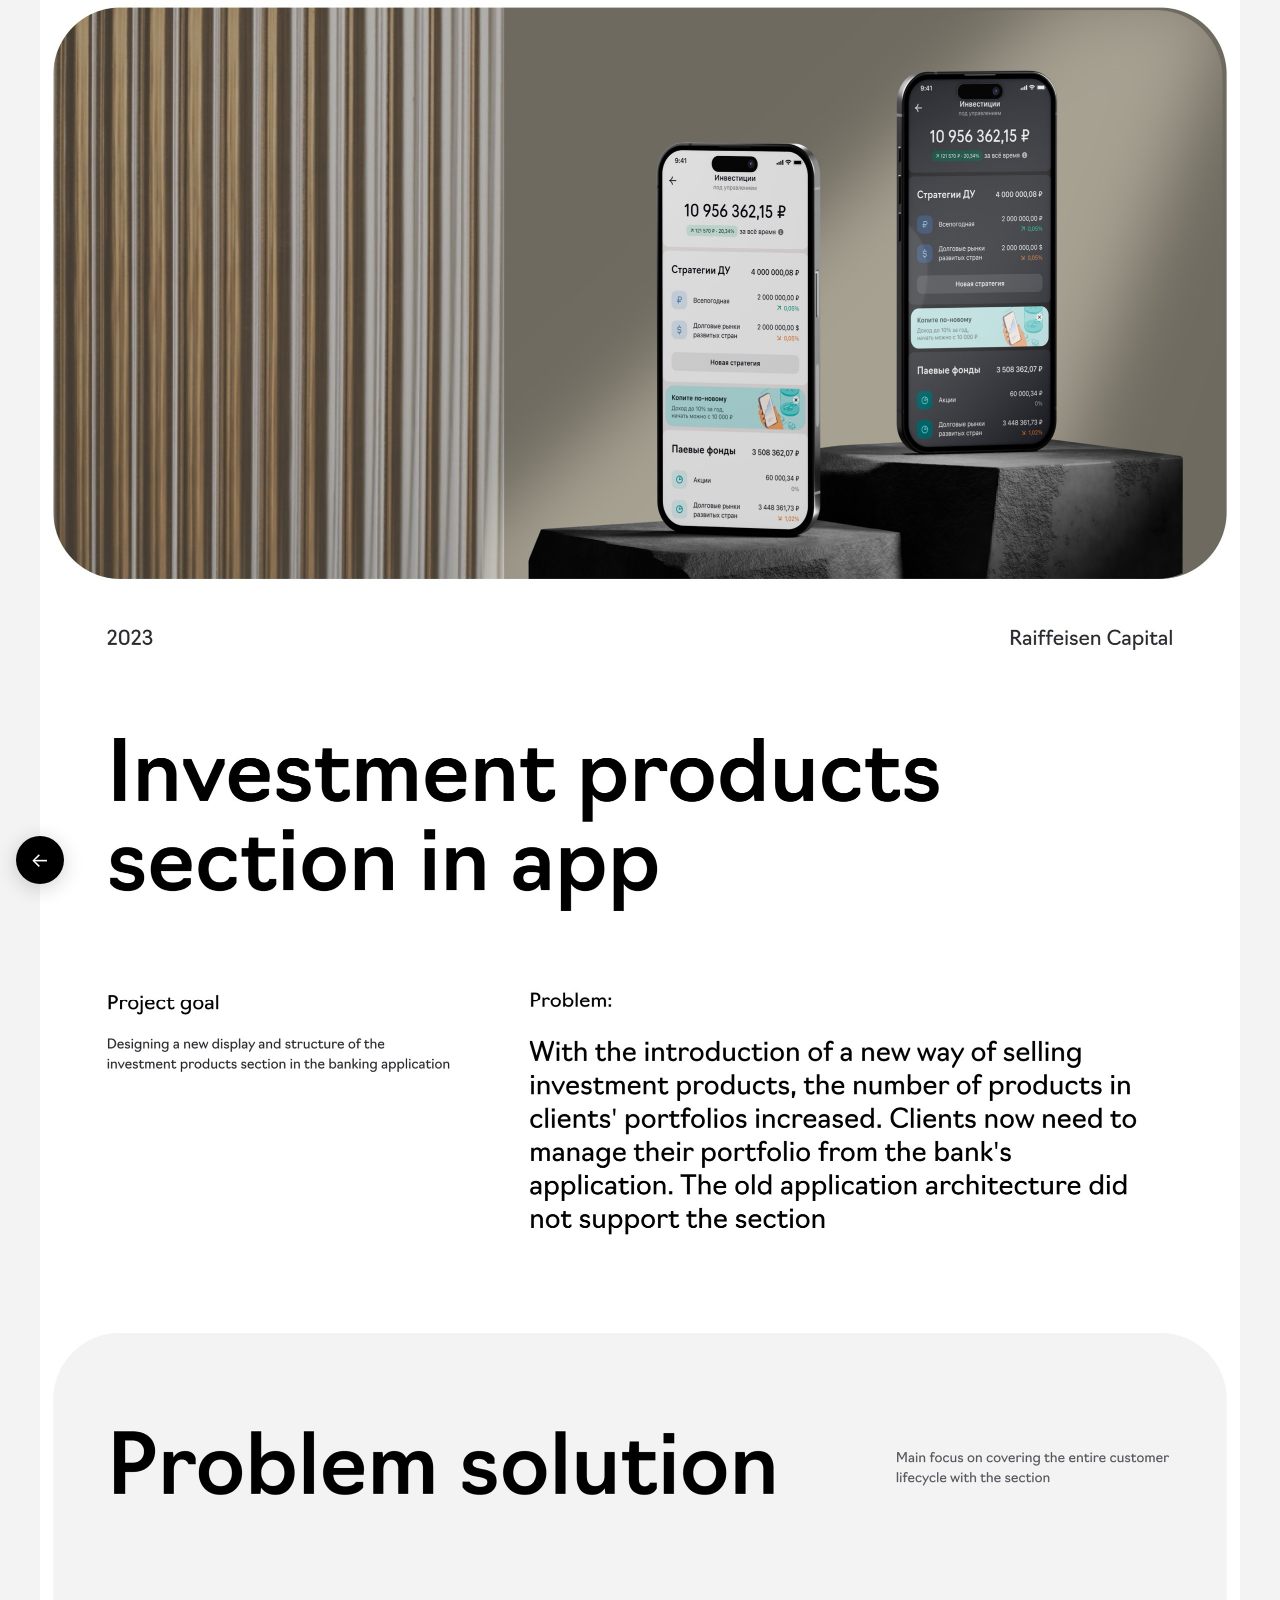
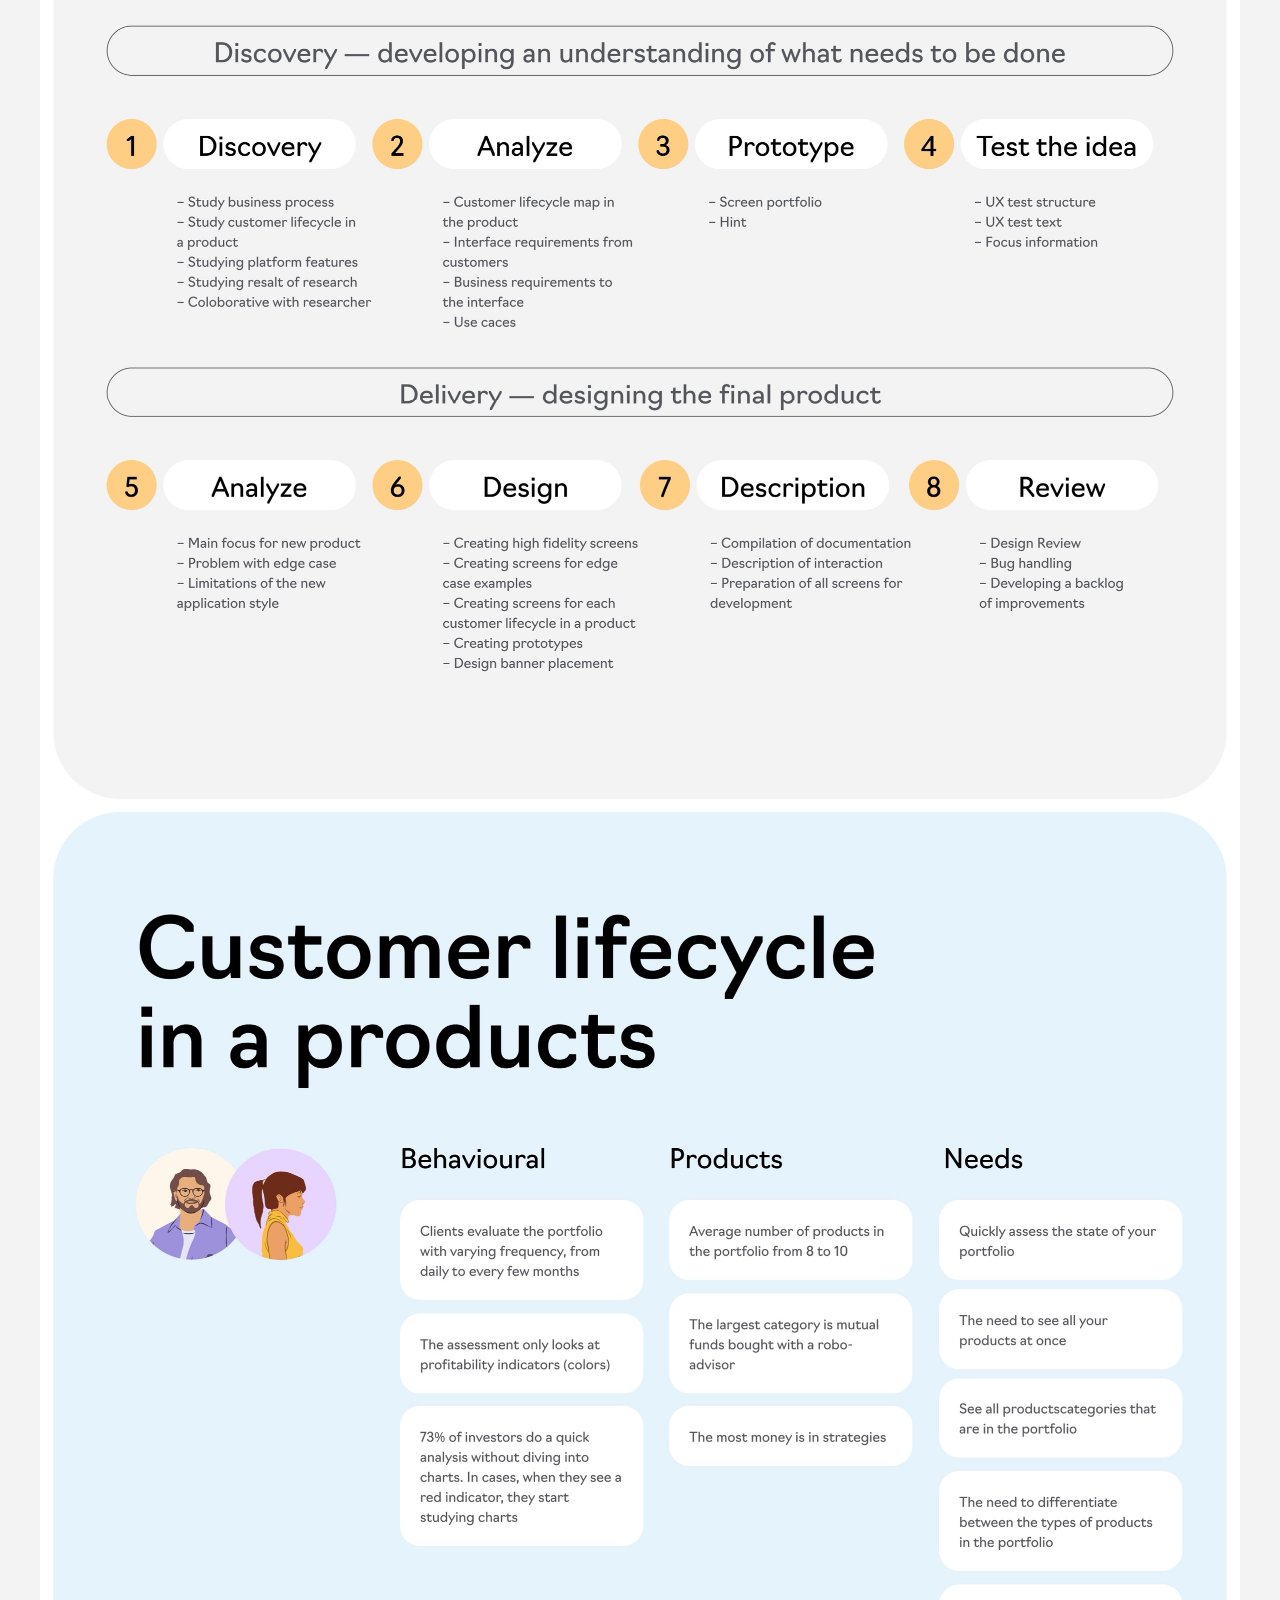
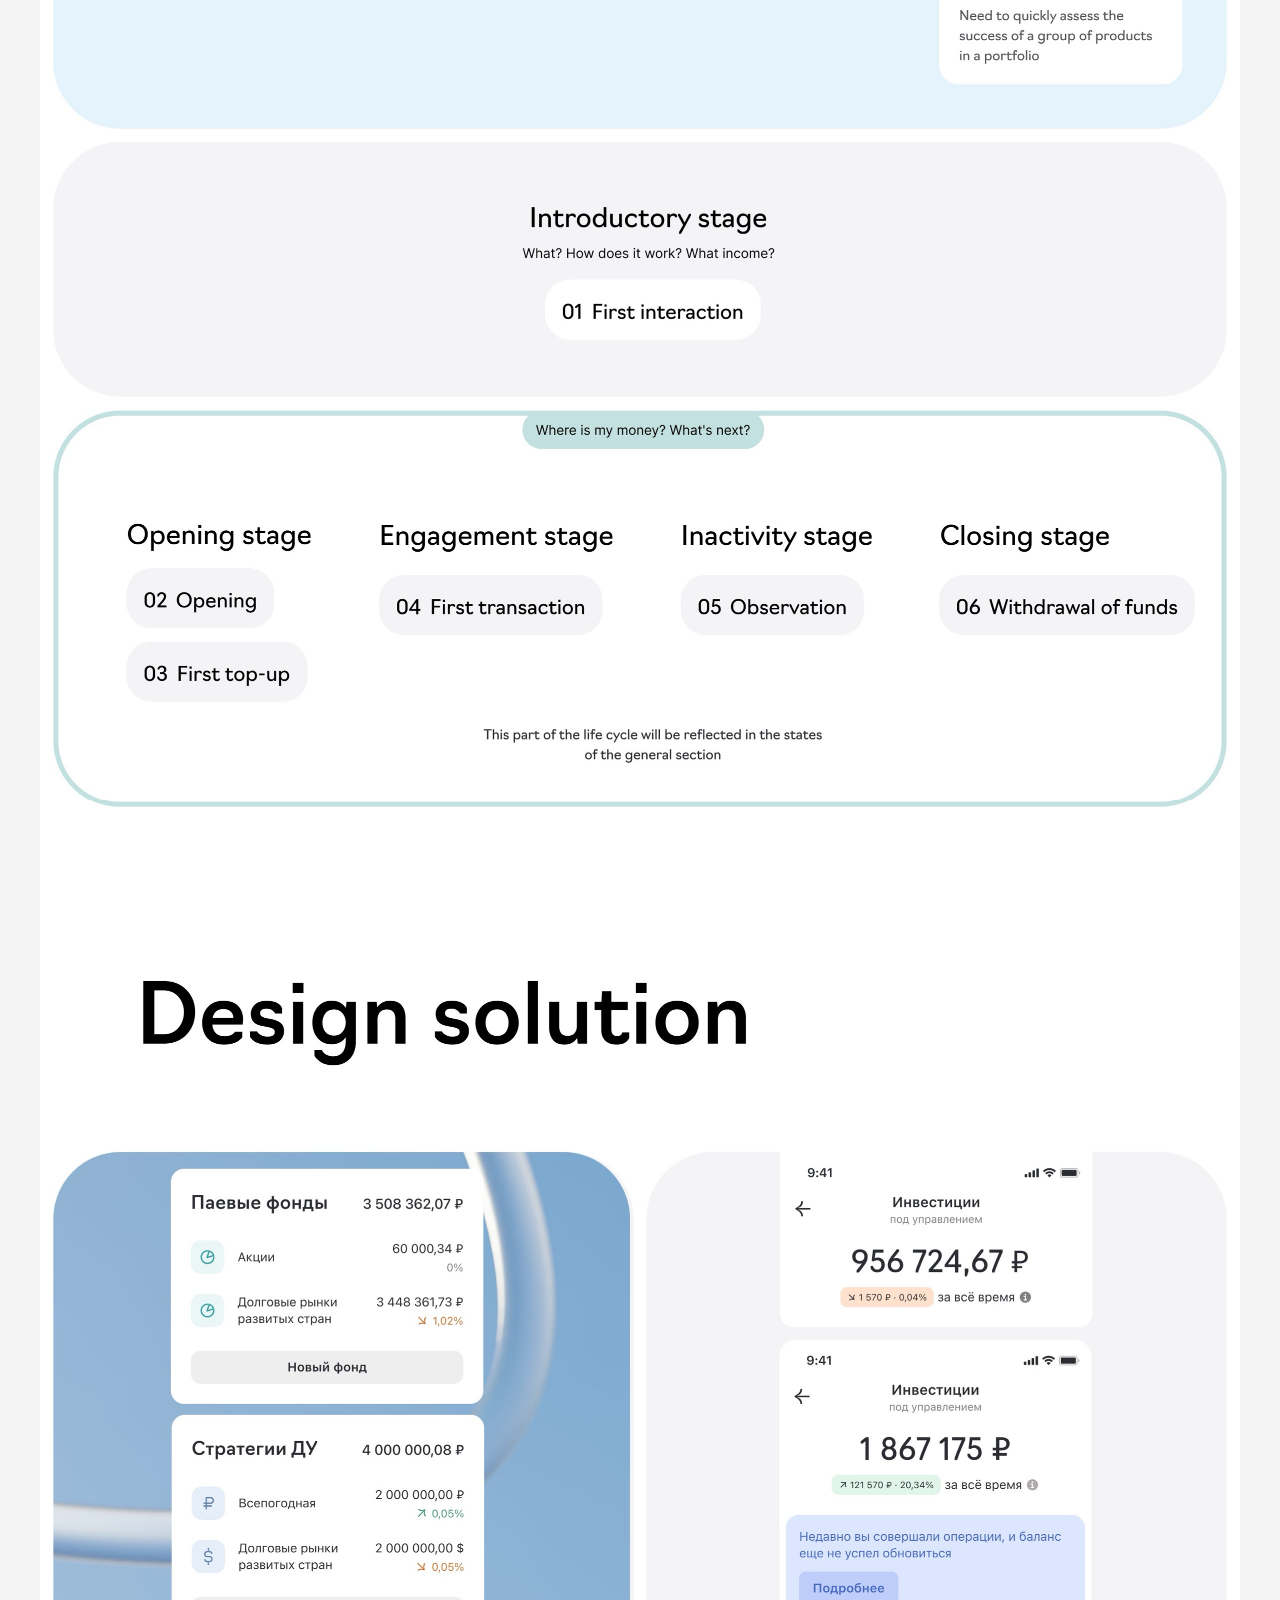
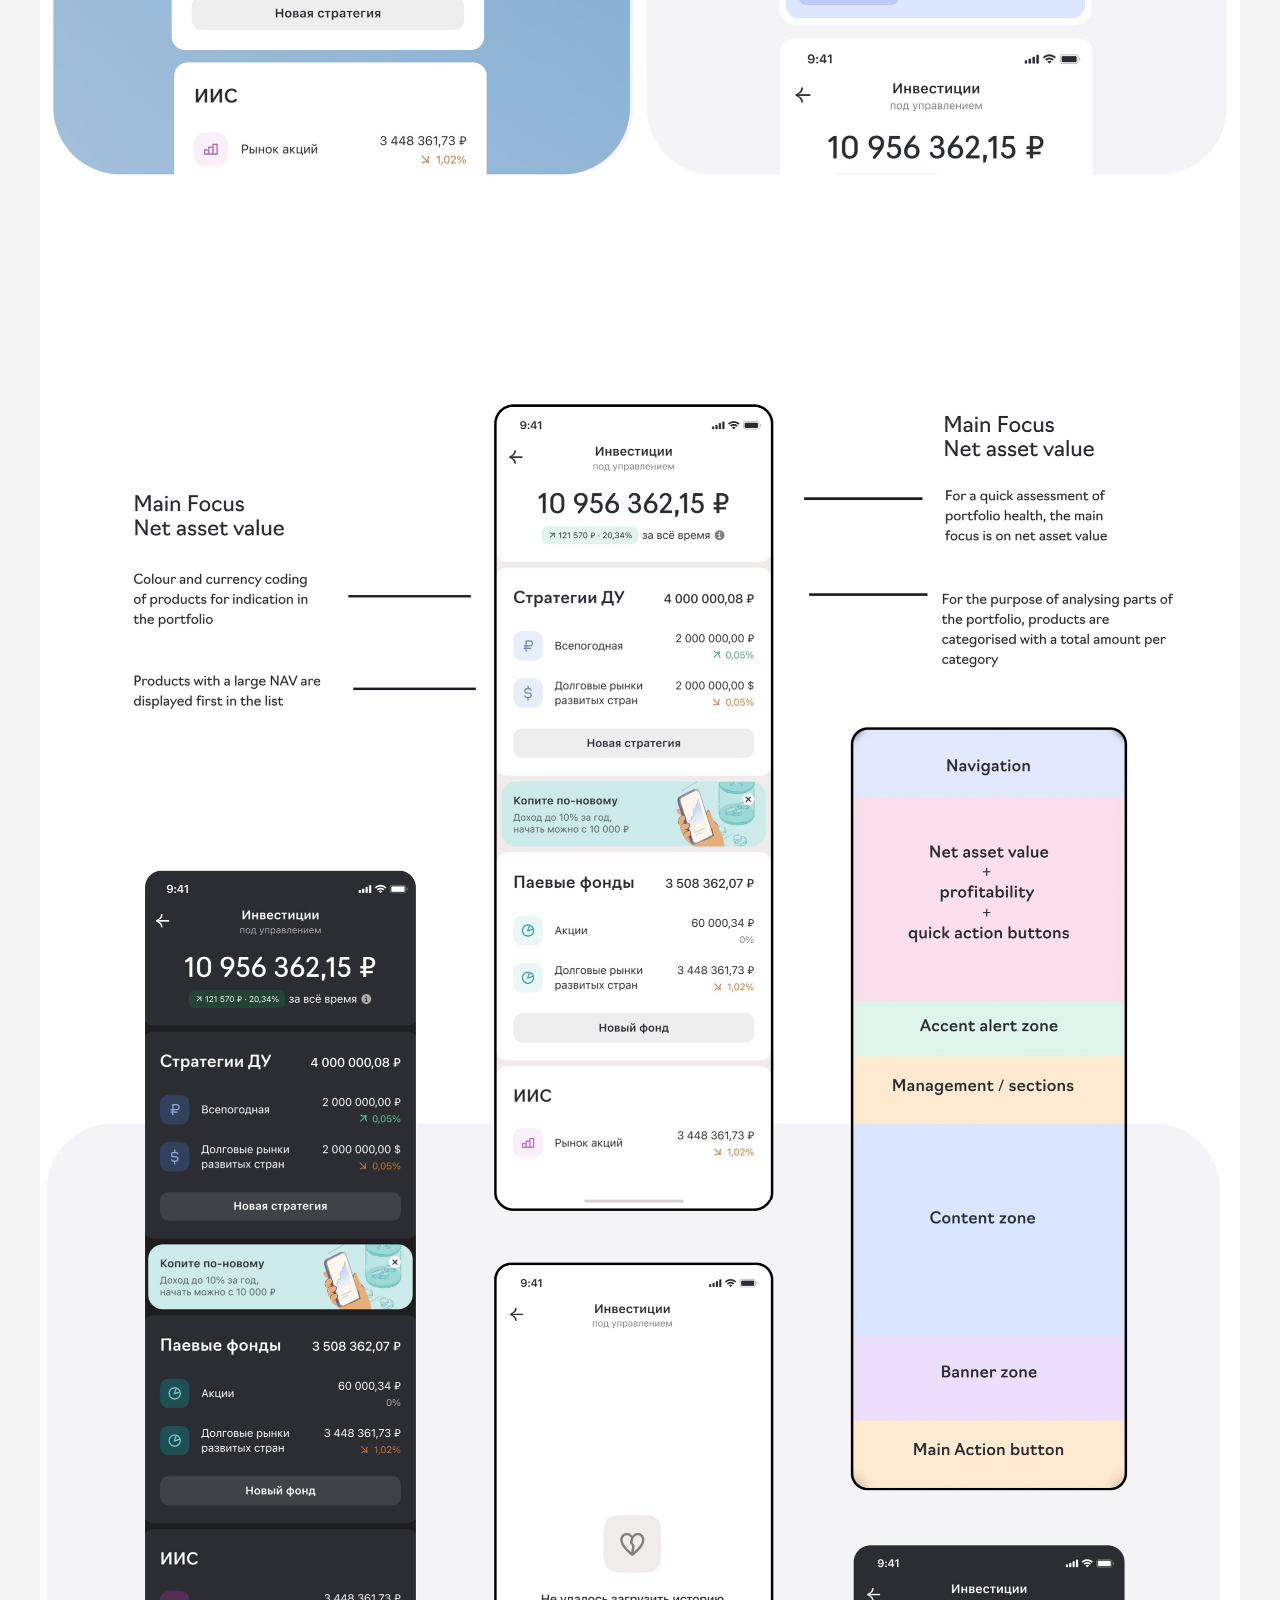
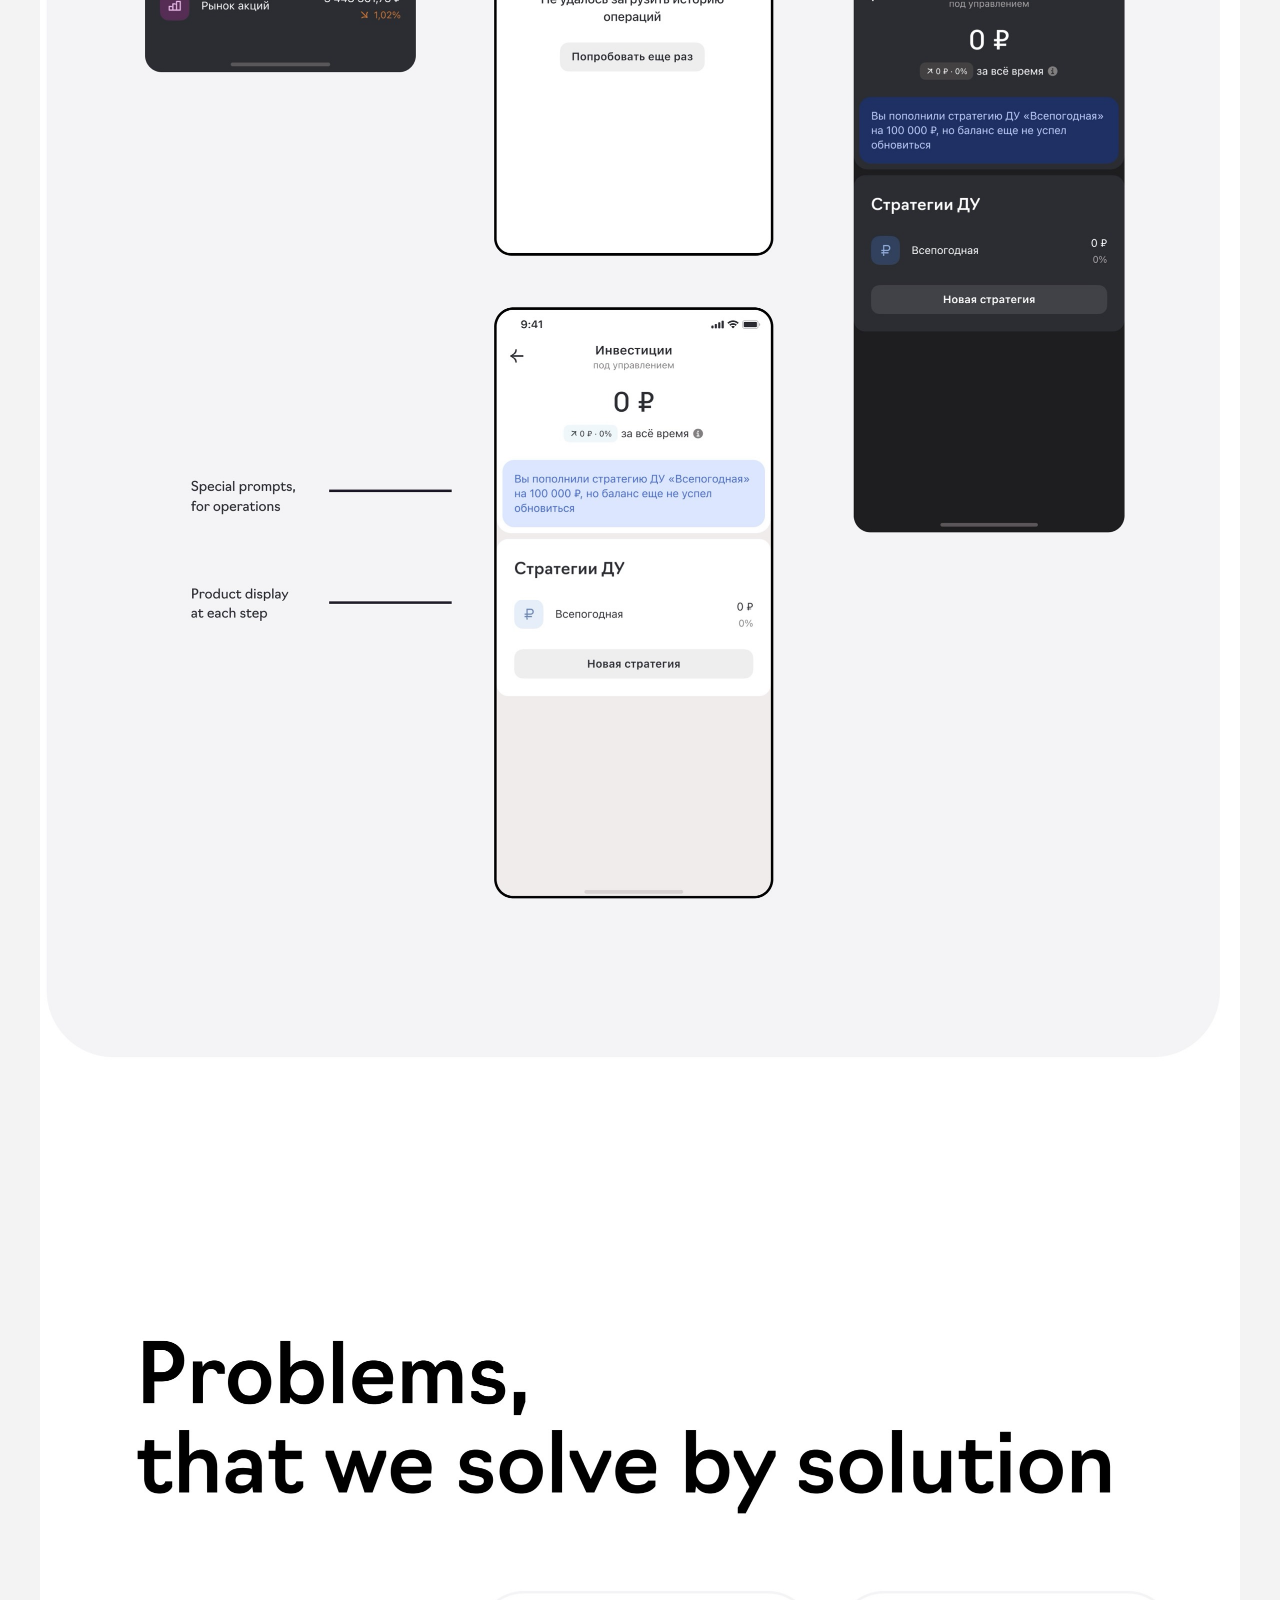
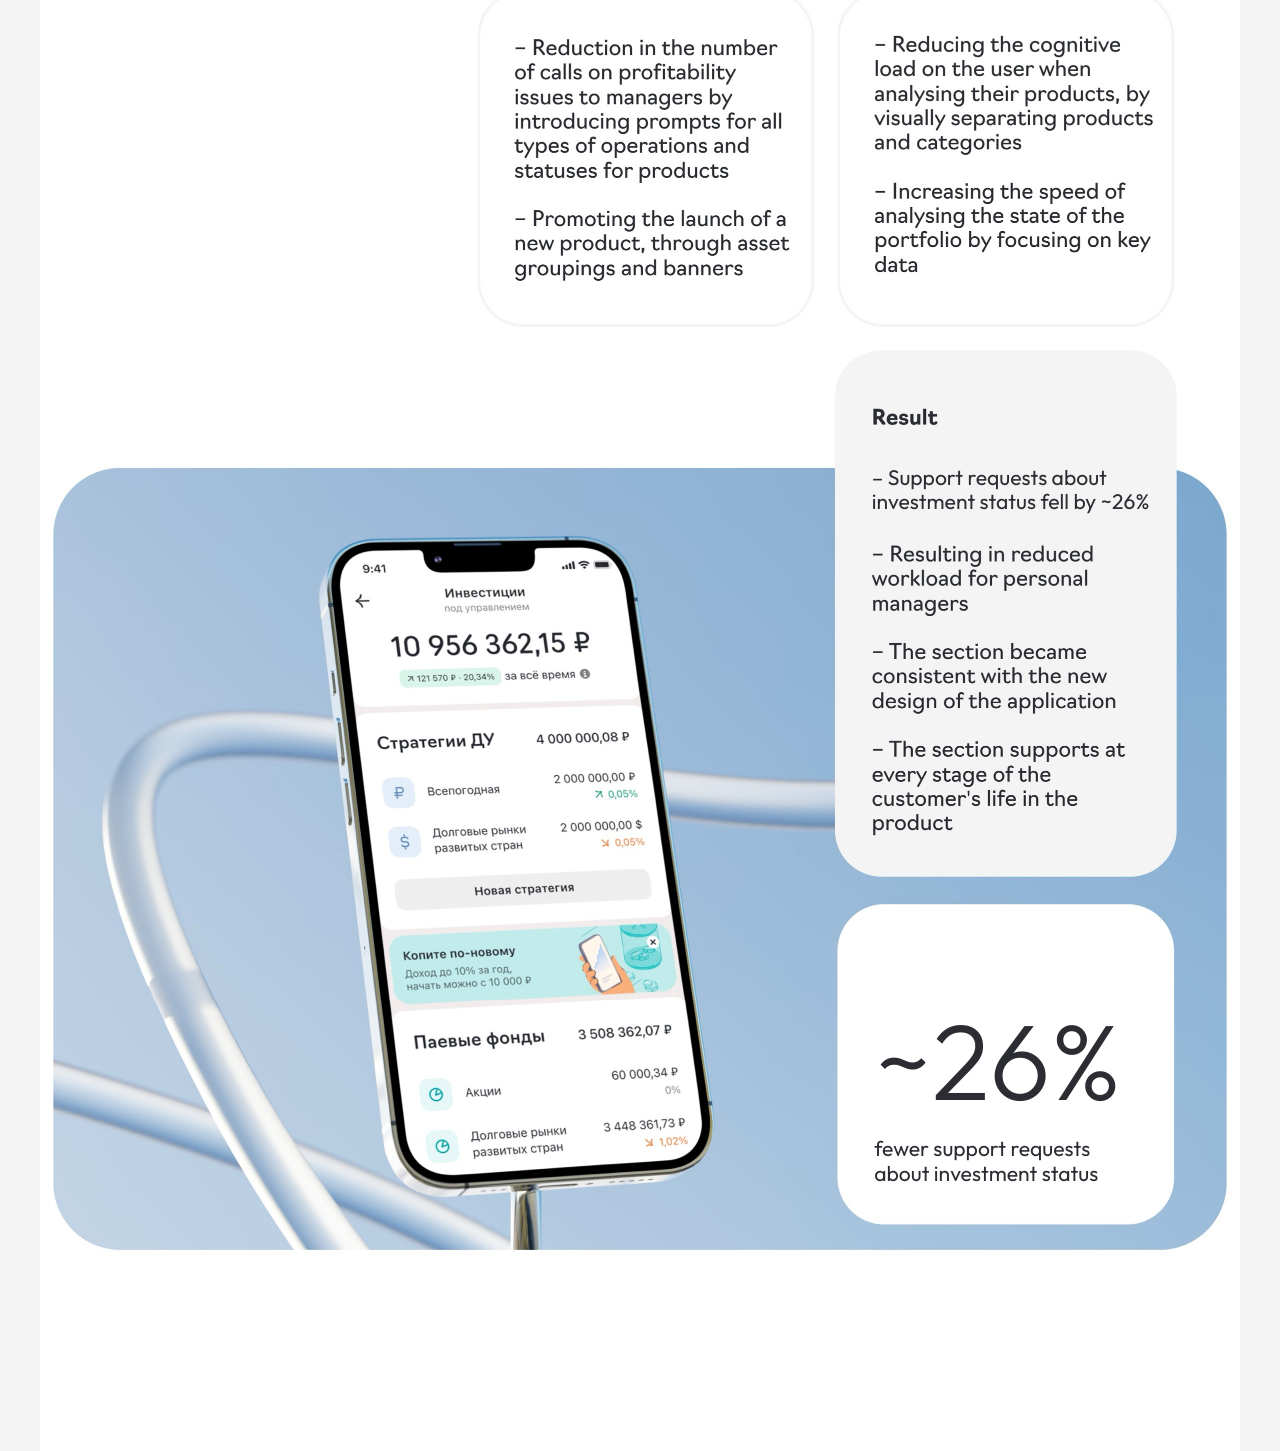
==== commit e5b6f4e3: "Speed up loading: JPEG images, lazy images and videos - Home/CV images converted from PNG to JPEG (q" ====
--- a/case-investment-section.html
+++ b/case-investment-section.html
@@ -11,7 +11,7 @@
 <link rel="preconnect" href="https://fonts.googleapis.com">
 <link rel="preconnect" href="https://fonts.gstatic.com" crossorigin>
 <link href="https://fonts.googleapis.com/css2?family=Inter:wght@400;700&family=Outfit:wght@300;400;500&display=swap" rel="stylesheet">
-<link rel="stylesheet" href="styles.css?v=7">
+<link rel="stylesheet" href="styles.css?v=8">
 </head>
 <body class="case-body" style="background:#f3f3f3">
 <!-- Figma frame 1:5403 "Investment products section" (1440x11341), rendered from Figma at 2.0x and cut into strips. -->
@@ -19,7 +19,7 @@
 <div class="case-wrap" data-w="1440" data-max="1200" style="width:1440px;height:11341px">
       <main class="case-page" style="width:1440px;height:11341px">
     <h1 class="sr-only">Investment products section — case study by Irina Sidorova</h1>
-      <img class="strip" src="assets/cases/invest-01.jpg" alt="" decoding="async" style="left:0px;top:0px;width:1440px;height:1201px">
+      <img class="strip" src="assets/cases/invest-01.jpg" alt="" fetchpriority="high" decoding="async" style="left:0px;top:0px;width:1440px;height:1201px">
       <img class="strip" src="assets/cases/invest-02.jpg" alt="" decoding="async" style="left:0px;top:1200px;width:1440px;height:1201px">
       <img class="strip" src="assets/cases/invest-03.jpg" alt="" loading="lazy" decoding="async" style="left:0px;top:2400px;width:1440px;height:1201px">
       <img class="strip" src="assets/cases/invest-04.jpg" alt="" loading="lazy" decoding="async" style="left:0px;top:3600px;width:1440px;height:1201px">
@@ -34,6 +34,6 @@
       <div class="case-patch" style="left:994px;top:10155px;width:360px;height:64px;background:#f4f4f4;font:400 25.39px/29.3px Outfit,sans-serif;color:#2b2d33;padding:4px 0 0 4px;white-space:nowrap">– Support requests about<br>investment status fell by ~26%</div>
   </main>
 </div>
-<script src="script.js?v=7"></script>
+<script src="script.js?v=8"></script>
 </body>
 </html>
